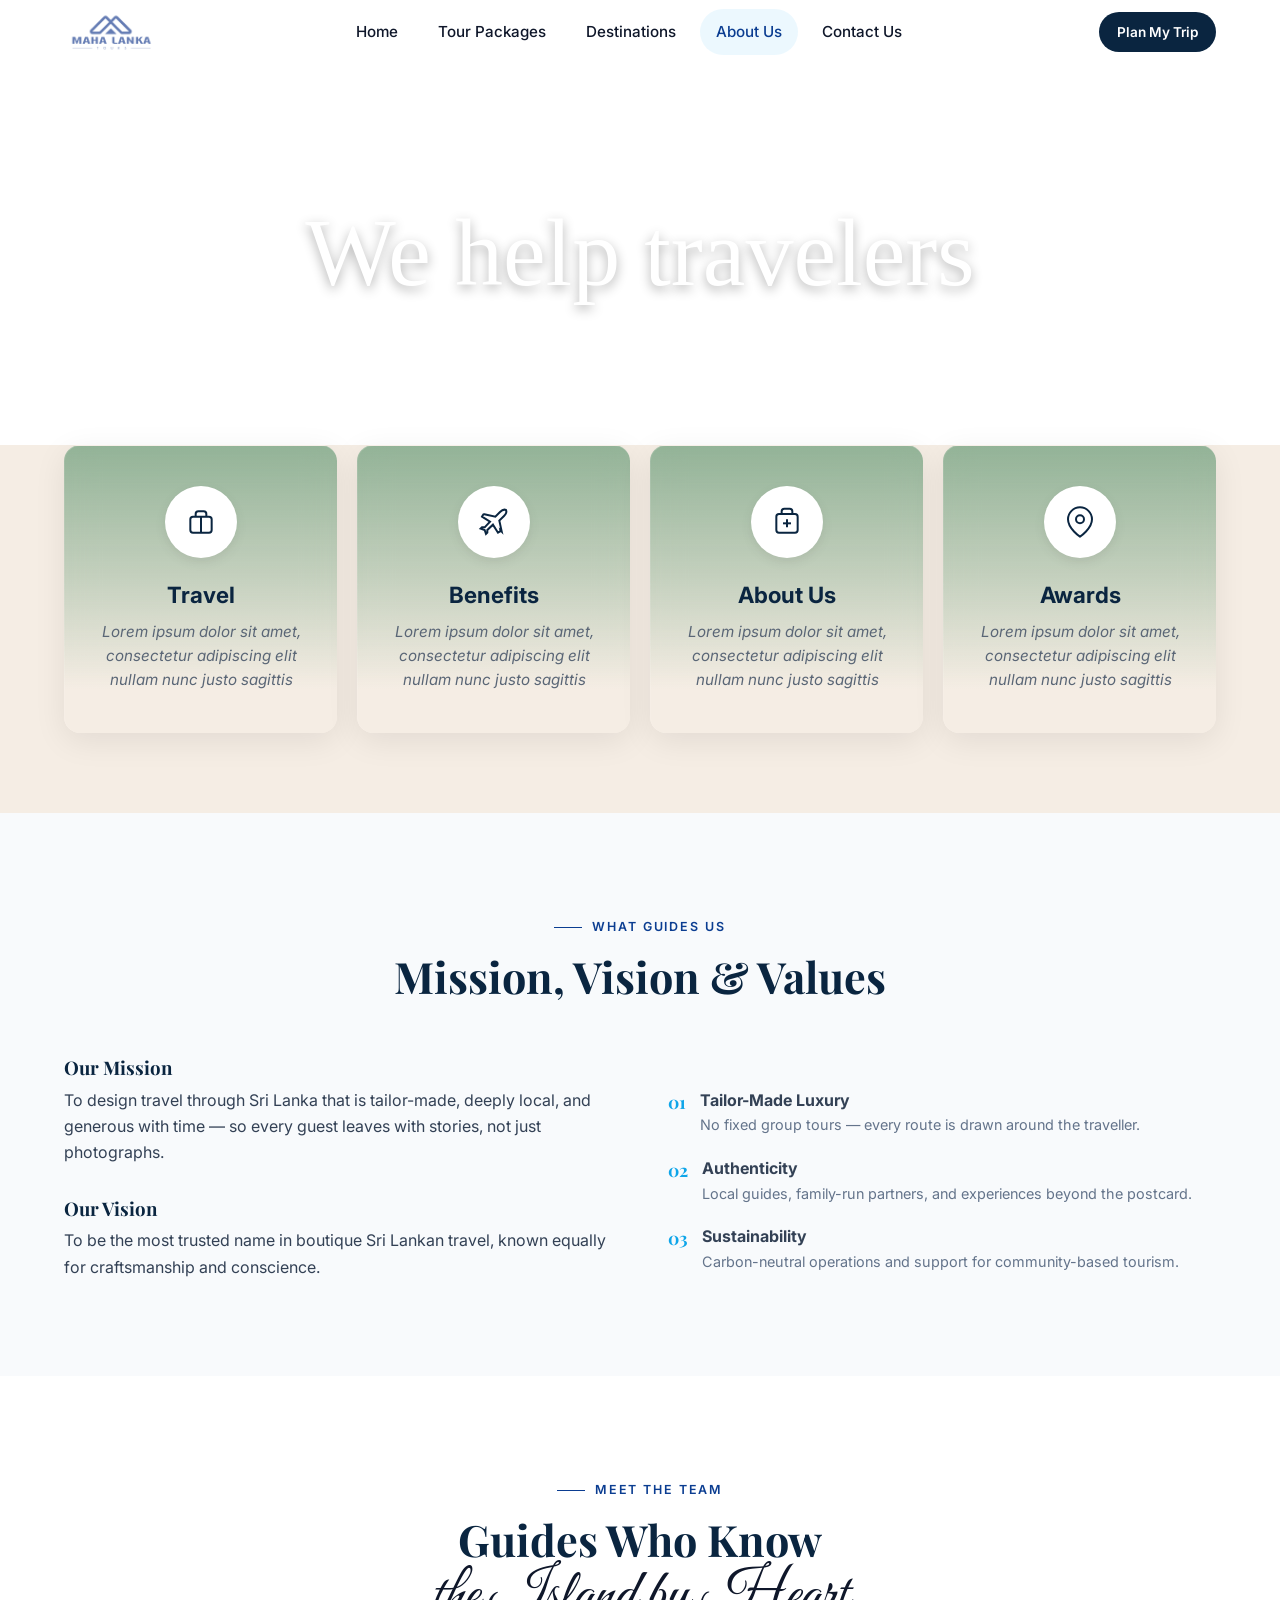
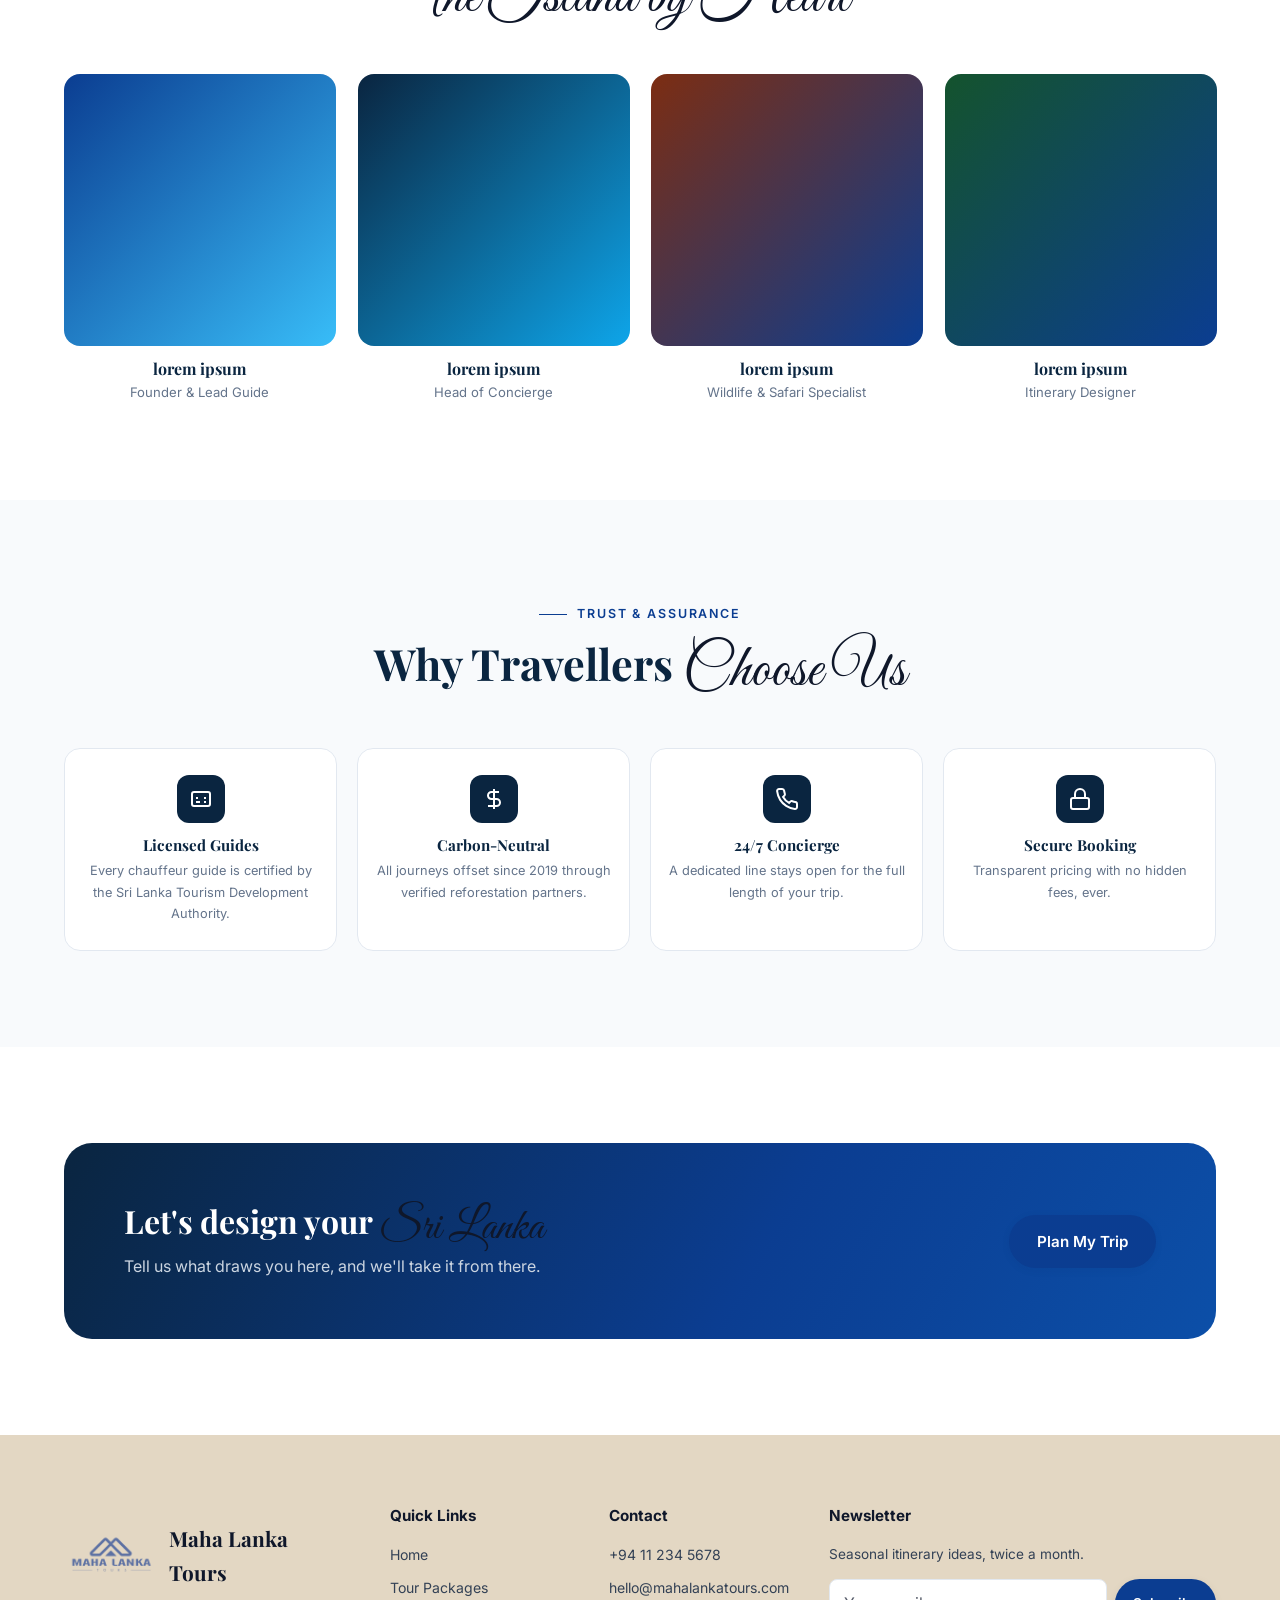
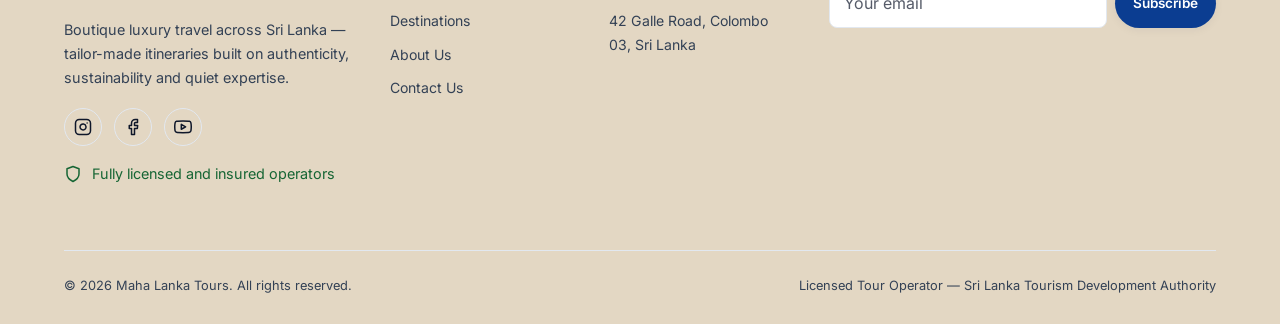
==== about.html @ 47162b28 "socials" ====
<!DOCTYPE html>
<html lang="en">
<head>
<meta charset="UTF-8">
<meta name="viewport" content="width=device-width, initial-scale=1.0">
<title>About Us — Maha Lanka Tours</title>
<meta name="description" content="Discover the story behind Maha Lanka Tours — our commitment to sustainable travel, our expert local guides, and our passion for Sri Lanka.">
<link rel="icon" href="images/favicon.png" type="image/png">
<link rel="preconnect" href="https://fonts.googleapis.com">
<link rel="preconnect" href="https://fonts.gstatic.com" crossorigin>
<link href="https://fonts.googleapis.com/css2?family=Playfair+Display:wght@600;700&family=Inter:wght@400;500;600;700&display=swap" rel="stylesheet">
<link rel="stylesheet" href="css/style.css">
<style>.avatar-1{background:linear-gradient(135deg,#0b3d91,#38bdf8)}.avatar-2{background:linear-gradient(135deg,#0a2540,#0ea5e9)}.avatar-3{background:linear-gradient(135deg,#7c2d12,#0b3d91)}.avatar-4{background:linear-gradient(135deg,#14532d,#0b3d91)}</style>
</head>
<body>

<header class="site-header">
  <div class="container">
    <a href="index.html" class="brand">
      <img src="images/mlankalogo_transparent.png" alt="Maha Lanka Tours Logo" class="brand-mark">
    </a>
    <nav class="main-nav" aria-label="Primary">
      <a href="index.html">Home</a>
      <a href="tours.html">Tour Packages</a>
      <a href="destinations.html">Destinations</a>
      <a href="about.html">About Us</a>
      <a href="contact.html">Contact Us</a>
    </nav>
    <div class="header-actions">
      <button class="btn btn-navy btn-sm" data-open="plan-trip">Plan My Trip</button>
      <button class="hamburger" aria-label="Toggle menu" aria-expanded="false"><span></span><span></span><span></span></button>
    </div>
  </div>
</header>
<nav class="mobile-nav" aria-label="Mobile">
  <a href="index.html">Home</a>
  <a href="tours.html">Tour Packages</a>
  <a href="destinations.html">Destinations</a>
  <a href="about.html">About Us</a>
  <a href="contact.html">Contact Us</a>
  <button class="btn btn-navy btn-block" data-open="plan-trip">Plan My Trip</button>
</nav>

<section class="about-hero">
  <div class="container">
    <h1 class="script-title about-title">We help travelers</h1>
  </div>
</section>

<section class="about-features-section">
  <div class="container">
    <div class="feature-cards">
      <div class="feature-card">
        <div class="icon-wrap">
          <svg width="32" height="32" viewBox="0 0 24 24" fill="none" stroke="currentColor" stroke-width="1.5"><rect x="4" y="8" width="16" height="12" rx="2" ry="2"/><path d="M8 8V6a2 2 0 0 1 2-2h4a2 2 0 0 1 2 2v2"/><line x1="12" y1="8" x2="12" y2="20"/></svg>
        </div>
        <h3>Travel</h3>
        <p>Lorem ipsum dolor sit amet, consectetur adipiscing elit nullam nunc justo sagittis</p>
      </div>
      <div class="feature-card">
        <div class="icon-wrap">
          <svg width="32" height="32" viewBox="0 0 24 24" fill="none" stroke="currentColor" stroke-width="1.5"><path d="M17.8 19.2 16 11l3.5-3.5C21 6 21.5 4 21 3c-1-.5-3 0-4.5 1.5L13 8 4.8 6.2c-.5-.1-.9.2-1.1.6L3 8l6 3.8L5 16 3 16l-1 1 3 1 1 3 1-1v-2l4.2-4 3.8 6l1.2-.7c.4-.2.7-.6.6-1.1z"/></svg>
        </div>
        <h3>Benefits</h3>
        <p>Lorem ipsum dolor sit amet, consectetur adipiscing elit nullam nunc justo sagittis</p>
      </div>
      <div class="feature-card">
        <div class="icon-wrap">
          <svg width="32" height="32" viewBox="0 0 24 24" fill="none" stroke="currentColor" stroke-width="1.5"><rect x="4" y="6" width="16" height="14" rx="2" ry="2"/><path d="M8 6V4a2 2 0 0 1 2-2h4a2 2 0 0 1 2 2v2"/><line x1="12" y1="10" x2="12" y2="16"/><line x1="9" y1="13" x2="15" y2="13"/></svg>
        </div>
        <h3>About Us</h3>
        <p>Lorem ipsum dolor sit amet, consectetur adipiscing elit nullam nunc justo sagittis</p>
      </div>
      <div class="feature-card">
        <div class="icon-wrap">
          <svg width="32" height="32" viewBox="0 0 24 24" fill="none" stroke="currentColor" stroke-width="1.5"><path d="M21 10c0 7-9 13-9 13s-9-6-9-13a9 9 0 0 1 18 0z"/><circle cx="12" cy="10" r="3"/></svg>
        </div>
        <h3>Awards</h3>
        <p>Lorem ipsum dolor sit amet, consectetur adipiscing elit nullam nunc justo sagittis</p>
      </div>
    </div>
  </div>
</section>

<section class="section section--soft">
  <div class="container">
    <div class="section-head center">
      <p class="eyebrow" style="justify-content:center">What Guides Us</p>
      <h2 class="section-title">Mission, Vision & Values</h2>
    </div>
    <div class="split" style="grid-template-columns:1fr 1fr">
      <div class="reveal-up">
        <h3>Our Mission</h3>
        <p class="mt-8">To design travel through Sri Lanka that is tailor-made, deeply local, and generous with time — so every guest leaves with stories, not just photographs.</p>
        <h3 class="mt-32">Our Vision</h3>
        <p class="mt-8">To be the most trusted name in boutique Sri Lankan travel, known equally for craftsmanship and conscience.</p>
      </div>
      <ul class="value-list reveal-up">
        <li><span class="num">01</span><div><strong>Tailor-Made Luxury</strong><p style="font-size:0.9rem;color:var(--text-muted)">No fixed group tours — every route is drawn around the traveller.</p></div></li>
        <li><span class="num">02</span><div><strong>Authenticity</strong><p style="font-size:0.9rem;color:var(--text-muted)">Local guides, family-run partners, and experiences beyond the postcard.</p></div></li>
        <li><span class="num">03</span><div><strong>Sustainability</strong><p style="font-size:0.9rem;color:var(--text-muted)">Carbon-neutral operations and support for community-based tourism.</p></div></li>
      </ul>
    </div>
  </div>
</section>

<section class="section">
  <div class="container">
    <div class="section-head center">
      <p class="eyebrow" style="justify-content:center">Meet the Team</p>
      <h2 class="section-title">Guides Who Know <span class="script-text">the Island by Heart</span></h2>
    </div>
    <div class="team-grid">
      <div class="team-card reveal-up"><div class="team-avatar avatar-1"></div><h4>lorem ipsum</h4><span>Founder & Lead Guide</span></div>
      <div class="team-card reveal-up"><div class="team-avatar avatar-2"></div><h4>lorem ipsum</h4><span>Head of Concierge</span></div>
      <div class="team-card reveal-up"><div class="team-avatar avatar-3"></div><h4>lorem ipsum</h4><span>Wildlife & Safari Specialist</span></div>
      <div class="team-card reveal-up"><div class="team-avatar avatar-4"></div><h4>lorem ipsum</h4><span>Itinerary Designer</span></div>
    </div>
  </div>
</section>

<section class="section section--soft">
  <div class="container">
    <div class="section-head center">
      <p class="eyebrow" style="justify-content:center">Trust & Assurance</p>
      <h2 class="section-title">Why Travellers <span class="script-text">Choose Us</span></h2>
    </div>
    <div class="badge-grid">
      <div class="badge-card reveal-up"><div class="value-icon"><svg width="24" height="24" viewBox="0 0 24 24" fill="none" stroke="currentColor" stroke-width="2"><rect x="3" y="5" width="18" height="14" rx="2" ry="2"/><path d="M7 15h4M15 15h2M7 11h2M15 11h2"/></svg></div><h4>Licensed Guides</h4><p>Every chauffeur guide is certified by the Sri Lanka Tourism Development Authority.</p></div>
      <div class="badge-card reveal-up"><div class="value-icon"><svg width="24" height="24" viewBox="0 0 24 24" fill="none" stroke="currentColor" stroke-width="2"><path d="M12 2v20M17 5H9.5a3.5 3.5 0 0 0 0 7h5a3.5 3.5 0 0 1 0 7H6"/></svg></div><h4>Carbon-Neutral</h4><p>All journeys offset since 2019 through verified reforestation partners.</p></div>
      <div class="badge-card reveal-up"><div class="value-icon"><svg width="24" height="24" viewBox="0 0 24 24" fill="none" stroke="currentColor" stroke-width="2"><path d="M22 16.92v3a2 2 0 0 1-2.18 2 19.79 19.79 0 0 1-8.63-3.07 19.5 19.5 0 0 1-6-6 19.79 19.79 0 0 1-3.07-8.67A2 2 0 0 1 4.11 2h3a2 2 0 0 1 2 1.72 12.84 12.84 0 0 0 .7 2.81 2 2 0 0 1-.45 2.11L8.09 9.91a16 16 0 0 0 6 6l1.27-1.27a2 2 0 0 1 2.11-.45 12.84 12.84 0 0 0 2.81.7A2 2 0 0 1 22 16.92z"/></svg></div><h4>24/7 Concierge</h4><p>A dedicated line stays open for the full length of your trip.</p></div>
      <div class="badge-card reveal-up"><div class="value-icon"><svg width="24" height="24" viewBox="0 0 24 24" fill="none" stroke="currentColor" stroke-width="2"><rect x="3" y="11" width="18" height="11" rx="2" ry="2"/><path d="M7 11V7a5 5 0 0 1 10 0v4"/></svg></div><h4>Secure Booking</h4><p>Transparent pricing with no hidden fees, ever.</p></div>
    </div>
  </div>
</section>

<section class="section">
  <div class="container">
    <div class="cta-banner reveal-up">
      <div><h2>Let's design your <span class="script-text">Sri Lanka</span></h2><p>Tell us what draws you here, and we'll take it from there.</p></div>
      <button class="btn btn-primary" data-open="plan-trip">Plan My Trip</button>
    </div>
  </div>
</section>

<footer class="site-footer">
  <div class="container">
    <div class="footer-grid">
      <div class="footer-brand">
        <a href="index.html" class="brand"><img src="images/mlankalogo_transparent.png" alt="Maha Lanka Tours Logo" class="brand-mark"><span>Maha Lanka Tours</span></a>
        <p>Boutique luxury travel across Sri Lanka — tailor-made itineraries built on authenticity, sustainability and quiet expertise.</p>
        <div class="social-row"><a href="#" aria-label="Instagram" style="display:inline-flex;align-items:center;justify-content:center;"><svg width="18" height="18" viewBox="0 0 24 24" fill="none" stroke="currentColor" stroke-width="2" stroke-linecap="round" stroke-linejoin="round"><rect x="2" y="2" width="20" height="20" rx="5" ry="5"></rect><path d="M16 11.37A4 4 0 1 1 12.63 8 4 4 0 0 1 16 11.37z"></path><line x1="17.5" y1="6.5" x2="17.51" y2="6.5"></line></svg></a><a href="#" aria-label="Facebook" style="display:inline-flex;align-items:center;justify-content:center;"><svg width="18" height="18" viewBox="0 0 24 24" fill="none" stroke="currentColor" stroke-width="2" stroke-linecap="round" stroke-linejoin="round"><path d="M18 2h-3a5 5 0 0 0-5 5v3H7v4h3v8h4v-8h3.81l.39-4h-4.2V7a1 1 0 0 1 1-1h3z"></path></svg></a><a href="#" aria-label="YouTube" style="display:inline-flex;align-items:center;justify-content:center;"><svg width="18" height="18" viewBox="0 0 24 24" fill="none" stroke="currentColor" stroke-width="2" stroke-linecap="round" stroke-linejoin="round"><path d="M22.54 6.42a2.78 2.78 0 0 0-1.94-2C18.88 4 12 4 12 4s-6.88 0-8.6.46a2.78 2.78 0 0 0-1.94 2A29 29 0 0 0 1 11.75a29 29 0 0 0 .46 5.33 2.78 2.78 0 0 0 1.94 2c1.72.46 8.6.46 8.6.46s6.88 0 8.6-.46a2.78 2.78 0 0 0 1.94-2 29 29 0 0 0 .46-5.33 29 29 0 0 0-.46-5.33z"></path><polygon points="9.75 15.02 15.5 11.75 9.75 8.48 9.75 15.02"></polygon></svg></a></div>
        <p class="sustain-note"><svg width="18" height="18" viewBox="0 0 24 24" fill="none" stroke="currentColor" stroke-width="2" stroke-linecap="round" stroke-linejoin="round"><path d="M12 22s8-4 8-10V5l-8-3-8 3v7c0 6 8 10 8 10z"></path></svg> Fully licensed and insured operators</p>
      </div>
      <div class="footer-col"><h4>Quick Links</h4><ul><li><a href="index.html">Home</a></li><li><a href="tours.html">Tour Packages</a></li><li><a href="destinations.html">Destinations</a></li><li><a href="about.html">About Us</a></li><li><a href="contact.html">Contact Us</a></li></ul></div>
      <div class="footer-col"><h4>Contact</h4><ul><li>+94 11 234 5678</li><li>hello@mahalankatours.com</li><li>42 Galle Road, Colombo 03, Sri Lanka</li></ul></div>
      <div class="footer-col"><h4>Newsletter</h4><p style="font-size:0.85rem">Seasonal itinerary ideas, twice a month.</p><form class="newsletter-form"><input type="email" placeholder="Your email" required aria-label="Email for newsletter"><button class="btn btn-primary btn-sm" type="submit">Subscribe</button></form></div>
    </div>
    <div class="footer-bottom"><span>© 2026 Maha Lanka Tours. All rights reserved.</span><span>Licensed Tour Operator — Sri Lanka Tourism Development Authority</span></div>
  </div>
</footer>

<div class="modal-overlay" id="plan-trip-overlay" role="dialog" aria-modal="true" aria-hidden="true" aria-label="Plan my trip">
  <div class="modal">
    <button class="modal-close" aria-label="Close">×</button>
    <div class="modal-body">
      <h3 style="margin-bottom:6px">Plan My Trip</h3>
      <p style="color:var(--text-muted);margin-bottom:24px;font-size:0.9rem">A quick 3-step brief so our concierge can tailor your itinerary.</p>
      <div class="stepper"><div class="dot done"></div><div class="dot"></div><div class="dot"></div></div>
      <div class="step active">
        <h4 style="margin-top:0">What draws you to Sri Lanka?</h4>
        <div class="step-options">
          <button type="button" class="option-card" data-group="interest" data-value="Culture & Heritage"><strong>Culture & Heritage</strong><span>Temples, ruins, ceremonies</span></button>
          <button type="button" class="option-card" data-group="interest" data-value="Beach & Wildlife"><strong>Beach & Wildlife</strong><span>Coasts, whales, safaris</span></button>
          <button type="button" class="option-card" data-group="interest" data-value="Hill Country"><strong>Hill Country</strong><span>Tea, trains, hikes</span></button>
          <button type="button" class="option-card" data-group="interest" data-value="Honeymoon & Luxury"><strong>Honeymoon & Luxury</strong><span>Romance, indulgence</span></button>
        </div>
        <div class="step-nav"><span></span><button type="button" class="btn btn-navy" data-step="next">Continue</button></div>
      </div>
      <div class="step">
        <h4 style="margin-top:0">What's your ideal pace?</h4>
        <div class="step-options">
          <button type="button" class="option-card" data-group="pace" data-value="Relaxed"><strong>Relaxed</strong><span>Few stops, more downtime</span></button>
          <button type="button" class="option-card" data-group="pace" data-value="Balanced"><strong>Balanced</strong><span>A mix of activity & rest</span></button>
          <button type="button" class="option-card" data-group="pace" data-value="Immersive"><strong>Immersive</strong><span>Packed days, many sights</span></button>
          <button type="button" class="option-card" data-group="pace" data-value="Adventurous"><strong>Adventurous</strong><span>Hikes, safaris, activity-led</span></button>
        </div>
        <div class="step-nav"><button type="button" class="btn btn-ghost" data-step="back">Back</button><button type="button" class="btn btn-navy" data-step="next">Continue</button></div>
      </div>
      <div class="step">
        <form id="plan-trip-form">
          <h4 style="margin-top:0">A little about you</h4>
          <div class="form-grid">
            <div class="form-field full"><label for="plan-name">Full name</label><input type="text" id="plan-name" required></div>
            <div class="form-field"><label for="plan-email">Email</label><input type="email" id="plan-email" required></div>
            <div class="form-field"><label for="plan-dates">Approximate dates</label><input type="text" id="plan-dates" placeholder="e.g. March 2027"></div>
          </div>
          <div id="plan-summary" style="margin-top:18px;font-size:0.88rem;color:var(--text-muted)"></div>
          <div class="step-nav"><button type="button" class="btn btn-ghost" data-step="back">Back</button><button type="submit" class="btn btn-primary">Send My Brief</button></div>
          <div class="form-success" id="plan-success">Thank you — your travel brief has been sent to our concierge team.</div>
        </form>
      </div>
    </div>
  </div>
</div>

<script src="js/script.js"></script>
</body>
</html>
---- css/style.css ----
@import url('https://fonts.cdnfonts.com/css/reey');
@import url('https://fonts.googleapis.com/css2?family=Great+Vibes&display=swap');

/* ==========================================================================
   Maha Lanka Tours — Design System
   Palette: deep blue #0a2540 / #0b3d91, ocean sky #0ea5e9 / #38bdf8,
            navy text #0f172a, white/sand backgrounds, gold accent #d97706
   Type: Playfair Display (display) + Inter (body)
   Signature: "Wave Line" — a hand-drawn coastline stroke used as a section
   divider and hero motif, animated to draw itself in on scroll, echoing
   Sri Lanka's shoreline and the sweep of the lion-flag's tail.
   ========================================================================== */

:root {
  --deep-blue: #0a2540;
  --royal-blue: #0b3d91;
  --sky: #0ea5e9;
  --sky-light: #38bdf8;
  --navy: #0f172a;
  --white: #ffffff;
  --sand: #f8fafc;
  --brand-blue: #0b3d91;
  --brand-blue-light: #0ea5e9;

  --text-body: #334155;
  --text-muted: #64748b;
  --border-soft: #e2e8f0;

  --font-display: 'Playfair Display', Georgia, serif;
  --font-body: 'Inter', -apple-system, sans-serif;

  --radius-sm: 8px;
  --radius-md: 16px;
  --radius-lg: 28px;

  --shadow-sm: 0 2px 10px rgba(10, 37, 64, 0.06);
  --shadow-md: 0 12px 32px rgba(10, 37, 64, 0.12);
  --shadow-lg: 0 24px 60px rgba(10, 37, 64, 0.18);

  --container: 1200px;
  --header-h: 65px;
}

/* ---------- Reset ---------- */
*, *::before, *::after { box-sizing: border-box; margin: 0; padding: 0; }
html { scroll-behavior: smooth; }
@media (prefers-reduced-motion: reduce) {
  html { scroll-behavior: auto; }
  *, *::before, *::after { animation-duration: 0.001ms !important; animation-iteration-count: 1 !important; transition-duration: 0.001ms !important; scroll-behavior: auto !important; }
}
body {
  font-family: var(--font-body);
  color: var(--text-body);
  background: var(--white);
  line-height: 1.65;
  -webkit-font-smoothing: antialiased;
  overflow-x: hidden;
}
img { max-width: 100%; display: block; }
a { text-decoration: none; color: inherit; }
ul { list-style: none; }
button { font: inherit; cursor: pointer; border: none; background: none; }
input, select, textarea { font: inherit; }
h1, h2, h3, h4 { font-family: var(--font-display); color: var(--deep-blue); font-weight: 700; line-height: 1.15; }
:focus-visible { outline: 3px solid var(--sky); outline-offset: 3px; }

.container { max-width: var(--container); margin: 0 auto; padding: 0 24px; }

.eyebrow {
  display: inline-flex;
  align-items: center;
  gap: 10px;
  font-family: var(--font-body);
  font-size: 0.78rem;
  letter-spacing: 0.18em;
  text-transform: uppercase;
  color: var(--brand-blue);
  font-weight: 600;
  margin-bottom: 14px;
}
.eyebrow::before {
  content: '';
  width: 28px;
  height: 1px;
  background: var(--brand-blue);
}

.section { padding: 96px 0; }
.section--soft { background: var(--sand); }
.section--deep { background: var(--deep-blue); color: #cbd5e1; }
.section--deep h2, .section--deep h3 { color: var(--white); }
.section-head { max-width: 640px; margin-bottom: 56px; }
.section-head.center { margin-left: auto; margin-right: auto; text-align: center; }
h2.section-title { font-size: clamp(1.8rem, 3.4vw, 2.7rem); }
.section-sub { color: var(--text-muted); margin-top: 14px; font-size: 1.05rem; }
.section--deep .section-sub { color: #94a3b8; }

/* ---------- Buttons ---------- */
.btn {
  display: inline-flex;
  align-items: center;
  justify-content: center;
  gap: 8px;
  padding: 14px 28px;
  border-radius: 999px;
  font-weight: 600;
  font-size: 0.95rem;
  transition: transform 0.25s ease, box-shadow 0.25s ease, background 0.25s ease, color 0.25s ease;
  white-space: nowrap;
}
.btn-primary { background: var(--brand-blue); color: var(--white); box-shadow: var(--shadow-sm); }
.btn-primary:hover { background: var(--royal-blue); transform: translateY(-2px); box-shadow: var(--shadow-md); }
.btn-outline { background: transparent; color: var(--white); border: 1.5px solid rgba(255,255,255,0.55); }
.btn-outline:hover { background: rgba(255,255,255,0.12); border-color: var(--white); }
.btn-navy { background: var(--deep-blue); color: var(--white); }
.btn-navy:hover { background: var(--royal-blue); transform: translateY(-2px); box-shadow: var(--shadow-md); }
.btn-ghost { background: transparent; color: var(--deep-blue); border: 1.5px solid var(--border-soft); }
.btn-ghost:hover { border-color: var(--sky); color: var(--sky); }
.btn-sm { padding: 9px 18px; font-size: 0.85rem; }
.btn-block { width: 100%; }
.btn[disabled] { opacity: 0.55; cursor: not-allowed; transform: none !important; }

/* ---------- Header ---------- */
.site-header {
  position: sticky;
  top: 0;
  z-index: 900;
  height: var(--header-h);
  display: flex;
  align-items: center;
  background: rgba(255, 255, 255, 0.92);
  backdrop-filter: blur(10px);
  border-bottom: 1px solid transparent;
  transition: box-shadow 0.3s ease, border-color 0.3s ease, background 0.3s ease;
}
.site-header.is-scrolled { box-shadow: var(--shadow-sm); border-color: var(--border-soft); }
.site-header .container { display: flex; align-items: center; justify-content: space-between; width: 100%; }

.brand { display: flex; align-items: center; gap: 10px; font-family: var(--font-display); font-weight: 700; font-size: 1.3rem; color: var(--deep-blue); }
.brand-mark { max-height: 100px; height: 95px; width: auto; flex-shrink: 0; }
.brand-name { display: none; }

.main-nav { display: flex; align-items: center; gap: 8px; }
.main-nav a {
  padding: 10px 16px;
  font-size: 0.95rem;
  font-weight: 500;
  color: var(--navy);
  border-radius: 999px;
  transition: background 0.2s ease, color 0.2s ease;
  position: relative;
}
.main-nav a:hover, .main-nav a.active { color: var(--royal-blue); background: rgba(14, 165, 233, 0.08); }

.header-actions { display: flex; align-items: center; gap: 14px; }
.hamburger {
  display: none;
  flex-direction: column;
  gap: 5px;
  width: 40px;
  height: 40px;
  align-items: center;
  justify-content: center;
}
.hamburger span { width: 22px; height: 2px; background: var(--deep-blue); transition: transform 0.3s ease, opacity 0.3s ease; }
.hamburger.is-open span:nth-child(1) { transform: translateY(7px) rotate(45deg); }
.hamburger.is-open span:nth-child(2) { opacity: 0; }
.hamburger.is-open span:nth-child(3) { transform: translateY(-7px) rotate(-45deg); }

.mobile-nav {
  position: fixed;
  inset: var(--header-h) 0 0 0;
  background: var(--white);
  transform: translateX(100%);
  transition: transform 0.35s ease;
  z-index: 850;
  padding: 32px 24px;
  overflow-y: auto;
}
.mobile-nav.is-open { transform: translateX(0); }
.mobile-nav a { display: block; padding: 16px 4px; font-size: 1.15rem; font-weight: 600; color: var(--deep-blue); border-bottom: 1px solid var(--border-soft); }
.mobile-nav .btn { margin-top: 24px; }

/* ---------- Hero ---------- */
.hero {
  position: relative;
  min-height: 92vh;
  display: flex;
  align-items: center;
  color: var(--white);
  overflow: hidden;
  background: linear-gradient(160deg, #061428 0%, var(--deep-blue) 42%, var(--royal-blue) 78%, #0c4fa8 100%);
}
.hero::before {
  content: '';
  position: absolute;
  inset: 0;
  background-image:
    radial-gradient(circle at 15% 25%, rgba(56, 189, 248, 0.25), transparent 45%),
    radial-gradient(circle at 85% 75%, rgba(11, 61, 145, 0.18), transparent 40%);
  pointer-events: none;
}
.hero-waves { position: absolute; left: 0; right: 0; bottom: -2px; z-index: 1; opacity: 0.9; }
.hero-waves path.draw { stroke-dasharray: 2600; stroke-dashoffset: 2600; animation: draw-wave 2.6s ease forwards 0.4s; }
@keyframes draw-wave { to { stroke-dashoffset: 0; } }

.hero .container { position: relative; z-index: 2; padding-top: 60px; padding-bottom: 220px; }
.hero-eyebrow { color: var(--brand-blue-light); }
.hero-eyebrow::before { background: var(--brand-blue-light); }
.hero h1 {
  font-size: clamp(2.4rem, 5.6vw, 4.4rem);
  color: var(--white);
  max-width: 15ch;
  margin-bottom: 22px;
}
.hero h1 em { font-style: italic; color: var(--sky-light); }
.hero-lede { font-size: 1.15rem; color: #dbeafe; max-width: 46ch; margin-bottom: 36px; }
.hero-ctas { display: flex; gap: 16px; flex-wrap: wrap; margin-bottom: 64px; }

/* Hero search widget */
.search-widget {
  position: relative;
  z-index: 3;
  background: rgba(255, 255, 255, 0.98);
  border-radius: var(--radius-md);
  padding: 22px;
  box-shadow: var(--shadow-lg);
  display: grid;
  grid-template-columns: repeat(4, 1fr) auto;
  gap: 14px;
  color: var(--navy);
  margin-top: 12px;
}
.search-field { display: flex; flex-direction: column; gap: 6px; }
.search-field label { font-size: 0.72rem; text-transform: uppercase; letter-spacing: 0.08em; color: var(--text-muted); font-weight: 600; }
.search-field select, .search-field input {
  border: 1.5px solid var(--border-soft);
  border-radius: var(--radius-sm);
  padding: 11px 12px;
  color: var(--navy);
  background: var(--white);
}
.search-field select:focus, .search-field input:focus { border-color: var(--sky); }
.search-widget .btn { align-self: end; }

/* ---------- Value strip ---------- */
.value-grid { display: grid; grid-template-columns: repeat(5, 1fr); gap: 20px; }
.value-card {
  background: var(--white);
  border: 1px solid var(--border-soft);
  border-radius: var(--radius-md);
  padding: 28px 22px;
  text-align: left;
  transition: transform 0.3s ease, box-shadow 0.3s ease, border-color 0.3s ease;
}
.value-card:hover { transform: translateY(-6px); box-shadow: var(--shadow-md); border-color: transparent; }
.value-icon {
  width: 48px; height: 48px;
  border-radius: 12px;
  background: var(--deep-blue);
  display: flex; align-items: center; justify-content: center;
  margin-bottom: 16px;
  color: var(--white);
}
.value-card h3 { font-size: 1.05rem; margin-bottom: 8px; }
.value-card p { font-size: 0.92rem; color: var(--text-muted); }

/* ---------- Tabs / filters ---------- */
.tab-bar { display: flex; flex-wrap: wrap; gap: 10px; margin-bottom: 44px; }
.tab-btn {
  padding: 10px 20px;
  border-radius: 999px;
  border: 1.5px solid var(--border-soft);
  font-weight: 600;
  font-size: 0.9rem;
  color: var(--text-muted);
  transition: all 0.25s ease;
}
.tab-btn:hover { border-color: var(--sky); color: var(--royal-blue); }
.tab-btn.active { background: var(--deep-blue); border-color: var(--deep-blue); color: var(--white); }

.filter-bar {
  display: flex; flex-wrap: wrap; align-items: center; gap: 14px 22px;
  justify-content: space-between; margin-bottom: 36px;
  padding: 18px 22px; background: var(--sand); border-radius: var(--radius-md);
}
.filter-group { display: flex; align-items: center; gap: 10px; flex-wrap: wrap; }
.filter-group label { font-size: 0.82rem; font-weight: 600; color: var(--text-muted); }
.filter-group select {
  border: 1.5px solid var(--border-soft); border-radius: var(--radius-sm);
  padding: 9px 12px; background: var(--white);
}
.result-count { font-size: 0.85rem; color: var(--text-muted); }

/* ---------- Package cards ---------- */
.pkg-grid { display: grid; grid-template-columns: repeat(3, 1fr); gap: 28px; }
.pkg-card {
  background: var(--white);
  border-radius: var(--radius-md);
  overflow: hidden;
  box-shadow: var(--shadow-sm);
  border: 1px solid var(--border-soft);
  display: flex; flex-direction: column;
  transition: transform 0.35s ease, box-shadow 0.35s ease;
  opacity: 0; transform: translateY(24px);
}
.pkg-card.reveal { opacity: 1; transform: translateY(0); }
.pkg-card:hover { transform: translateY(-8px); box-shadow: var(--shadow-lg); }
.pkg-media {
  height: 200px;
  position: relative;
  display: flex; align-items: flex-end;
  padding: 16px;
  color: var(--white);
}
.pkg-media .pkg-days {
  background: rgba(10, 37, 64, 0.65);
  backdrop-filter: blur(4px);
  padding: 6px 14px;
  border-radius: 999px;
  font-size: 0.78rem;
  font-weight: 600;
  letter-spacing: 0.03em;
}
.pkg-media .pkg-cat {
  position: absolute; top: 16px; right: 16px;
  background: var(--brand-blue);
  padding: 5px 12px; border-radius: 999px;
  font-size: 0.7rem; font-weight: 700; text-transform: uppercase; letter-spacing: 0.05em;
}
.pkg-body { padding: 22px; display: flex; flex-direction: column; flex: 1; gap: 12px; }
.pkg-body h3 { font-size: 1.2rem; }
.pkg-highlights { display: flex; flex-wrap: wrap; gap: 6px; margin-bottom: 4px; }
.pkg-highlights span {
  font-size: 0.72rem; color: var(--royal-blue); background: rgba(14,165,233,0.09);
  padding: 4px 9px; border-radius: 999px;
}
.pkg-foot { margin-top: auto; display: flex; align-items: center; justify-content: space-between; padding-top: 14px; border-top: 1px solid var(--border-soft); }
.pkg-price { font-family: var(--font-display); font-size: 1.4rem; color: var(--deep-blue); font-weight: 700; }
.pkg-price small { font-family: var(--font-body); font-size: 0.72rem; color: var(--text-muted); font-weight: 400; }
.pkg-actions { display: flex; gap: 10px; margin-top: 8px; }

/* map of gradients used per package for pkg-media backgrounds (no photos available) */
.grad-1 { background: linear-gradient(135deg, #0b3d91, #38bdf8); }
.grad-2 { background: linear-gradient(135deg, #0a2540, #0ea5e9); }
.grad-3 { background: linear-gradient(135deg, #0f172a, #0b3d91, #0b3d91); }
.grad-4 { background: linear-gradient(135deg, #14532d, #0b3d91); }
.grad-5 { background: linear-gradient(135deg, #7c2d12, #0b3d91, #0a2540); }

/* ---------- Destination grid ---------- */
.dest-grid { display: grid; grid-template-columns: repeat(3, 1fr); gap: 24px; }
.dest-card {
  position: relative;
  border-radius: var(--radius-md);
  overflow: hidden;
  min-height: 320px;
  display: flex; align-items: flex-end;
  padding: 26px;
  color: var(--white);
  isolation: isolate;
}
.dest-card::after {
  content: ''; position: absolute; inset: 0; z-index: -1;
  background: linear-gradient(180deg, transparent 30%, rgba(6,20,40,0.92) 100%);
}
.dest-card h3 { color: var(--white); font-size: 1.35rem; margin-bottom: 6px; }
.dest-card p { font-size: 0.88rem; color: #dbeafe; margin-bottom: 12px; }
.dest-card a { font-size: 0.82rem; font-weight: 600; color: var(--brand-blue-light); }
.dest-card a:hover { text-decoration: underline; }

/* ---------- Estimator ---------- */
.estimator { display: grid; grid-template-columns: 1.1fr 0.9fr; gap: 48px; align-items: start; }
.estimator-form { display: flex; flex-direction: column; gap: 22px; }
.field-row { display: flex; flex-direction: column; gap: 8px; }
.field-row label { font-weight: 600; font-size: 0.9rem; color: var(--deep-blue); }
.range-value { color: var(--sky); font-weight: 700; }
input[type="range"] { accent-color: var(--sky); width: 100%; }
.pill-select { display: flex; gap: 10px; flex-wrap: wrap; }
.pill-select button {
  padding: 10px 18px; border-radius: 999px; border: 1.5px solid var(--border-soft); font-size: 0.88rem; font-weight: 600; color: var(--text-muted);
  transition: all 0.2s ease;
}
.pill-select button.active { background: var(--sky); border-color: var(--sky); color: var(--white); }

.estimate-card {
  background: linear-gradient(160deg, var(--deep-blue), var(--royal-blue));
  color: var(--white);
  border-radius: var(--radius-lg);
  padding: 40px;
  text-align: center;
  box-shadow: var(--shadow-lg);
}
.estimate-card .label { font-size: 0.8rem; text-transform: uppercase; letter-spacing: 0.14em; color: #93c5fd; margin-bottom: 10px; }
.estimate-price { font-family: var(--font-display); font-size: 3rem; font-weight: 700; color: var(--white); }
.estimate-price sup { font-size: 1.1rem; }
.estimate-sub { color: #bfdbfe; font-size: 0.85rem; margin: 10px 0 26px; }
.estimate-breakdown { text-align: left; border-top: 1px solid rgba(255,255,255,0.18); padding-top: 18px; display: flex; flex-direction: column; gap: 10px; font-size: 0.88rem; }
.estimate-breakdown div { display: flex; justify-content: space-between; color: #cbd5e1; }

/* ---------- Testimonials ---------- */
.testimonial-carousel { position: relative; max-width: 760px; margin: 0 auto; text-align: center; }
.testimonial-slide { display: none; }
.testimonial-slide.active { display: block; animation: fade-in 0.5s ease; }
@keyframes fade-in { from { opacity: 0; transform: translateY(10px);} to { opacity: 1; transform: translateY(0);} }
.testimonial-quote { font-family: var(--font-display); font-size: 1.35rem; color: var(--deep-blue); font-style: italic; margin-bottom: 20px; line-height: 1.5; }
.testimonial-author { font-weight: 700; color: var(--royal-blue); }
.testimonial-role { font-size: 0.85rem; color: var(--text-muted); }
.stars { color: var(--brand-blue-light); margin-bottom: 16px; letter-spacing: 3px; }
.carousel-dots { display: flex; justify-content: center; gap: 8px; margin-top: 28px; }
.carousel-dots button { width: 9px; height: 9px; border-radius: 50%; background: var(--border-soft); transition: all 0.25s ease; }
.carousel-dots button.active { background: var(--sky); width: 24px; border-radius: 999px; }

/* ---------- CTA banner ---------- */
.cta-banner {
  background: linear-gradient(120deg, var(--deep-blue), var(--royal-blue) 60%, #0c4fa8);
  border-radius: var(--radius-lg);
  padding: 60px;
  display: flex; align-items: center; justify-content: space-between; gap: 30px; flex-wrap: wrap;
  color: var(--white);
}
.cta-banner h2 { color: var(--white); font-size: 2rem; max-width: 24ch; }
.cta-banner p { color: #cbd5e1; margin-top: 10px; }

/* ---------- Footer ---------- */
.site-footer { background: #e3d7c3; color: var(--text-light); padding: 72px 0 28px; }
.footer-grid { display: grid; grid-template-columns: 1.6fr 1fr 1fr 1.3fr; gap: 40px; margin-bottom: 48px; }
.footer-brand .brand { color: var(--navy); }
.footer-brand p { margin: 16px 0; font-size: 0.9rem; max-width: 34ch; }
.footer-col h4 { color: var(--navy); font-size: 0.95rem; margin-bottom: 18px; font-family: var(--font-body); }
.footer-col ul li { margin-bottom: 10px; font-size: 0.88rem; }
.footer-col a { color: var(--text-light); }
.footer-col a:hover { color: var(--sky); }
.social-row { display: flex; gap: 12px; margin-top: 18px; }
.social-row a {
  width: 38px; height: 38px; border-radius: 50%; border: 1px solid var(--border-soft); color: var(--navy);
  display: flex; align-items: center; justify-content: center; transition: all 0.25s ease;
}
.social-row a:hover { background: var(--sky); border-color: var(--sky); color: var(--white); }
.newsletter-form { display: flex; gap: 8px; margin-top: 14px; }
.newsletter-form input { flex: 1; padding: 10px 14px; border-radius: var(--radius-sm); border: 1px solid var(--border-soft); background: #fff; color: var(--navy); }
.newsletter-form input::placeholder { color: var(--text-light); opacity: 0.7; }
.sustain-note {
  display: flex; align-items: center; gap: 10px;
  font-size: 0.82rem; color: #166534; margin-top: 18px;
}
.sustain-note svg {
  color: #166534;
}
.footer-bottom {
  border-top: 1px solid var(--border-soft); padding-top: 24px;
  display: flex; justify-content: space-between; flex-wrap: wrap; gap: 12px; font-size: 0.8rem;
}

/* ---------- Modals ---------- */
.modal-overlay {
  position: fixed; inset: 0; background: rgba(6, 20, 40, 0.72);
  display: flex; align-items: center; justify-content: center; padding: 20px;
  z-index: 1000; opacity: 0; pointer-events: none; transition: opacity 0.3s ease;
}
.modal-overlay.is-open { opacity: 1; pointer-events: auto; }
.modal {
  background: var(--white); border-radius: var(--radius-md); max-width: 720px; width: 100%;
  max-height: 88vh; overflow-y: auto; position: relative;
  transform: translateY(24px) scale(0.98); transition: transform 0.3s ease;
  box-shadow: var(--shadow-lg);
}
.modal-overlay.is-open .modal { transform: translateY(0) scale(1); }
.modal-close {
  position: absolute; top: 16px; right: 16px; width: 38px; height: 38px; border-radius: 50%;
  background: var(--sand); display: flex; align-items: center; justify-content: center; font-size: 1.2rem; color: var(--deep-blue); z-index: 2;
}
.modal-close:hover { background: var(--border-soft); }
.modal-hero { height: 180px; display: flex; align-items: flex-end; padding: 24px; color: var(--white); }
.modal-hero h3 { color: var(--white); font-size: 1.6rem; }
.modal-body { padding: 28px; }
.modal-body h4 { font-size: 1rem; margin: 22px 0 12px; color: var(--deep-blue); }
.modal-body h4:first-child { margin-top: 0; }
.itinerary-day { display: flex; gap: 14px; padding: 12px 0; border-bottom: 1px solid var(--border-soft); }
.itinerary-day .day-num {
  flex-shrink: 0; width: 34px; height: 34px; border-radius: 50%; background: var(--deep-blue); color: var(--white);
  display: flex; align-items: center; justify-content: center; font-size: 0.8rem; font-weight: 700;
}
.itinerary-day p { font-size: 0.9rem; }
.include-list { display: grid; grid-template-columns: 1fr 1fr; gap: 8px 16px; }
.include-list li { font-size: 0.88rem; display: flex; gap: 8px; align-items: flex-start; }
.include-list li::before { content: '✓'; color: var(--sky); font-weight: 700; }
.modal-footer { display: flex; gap: 12px; padding: 20px 28px; border-top: 1px solid var(--border-soft); }

/* Plan-my-trip stepper */
.stepper { display: flex; gap: 6px; margin-bottom: 26px; }
.stepper .dot { flex: 1; height: 4px; background: var(--border-soft); border-radius: 999px; }
.stepper .dot.done { background: var(--sky); }
.step { display: none; }
.step.active { display: block; animation: fade-in 0.35s ease; }
.step-options { display: grid; grid-template-columns: 1fr 1fr; gap: 12px; margin-top: 16px; }
.option-card { border: 1.5px solid var(--border-soft); border-radius: var(--radius-sm); padding: 16px; text-align: left; transition: all 0.2s ease; }
.option-card:hover { border-color: var(--sky); }
.option-card.selected { border-color: var(--sky); background: rgba(14,165,233,0.07); }
.option-card strong { display: block; margin-bottom: 4px; color: var(--deep-blue); font-size: 0.95rem; }
.option-card span { font-size: 0.8rem; color: var(--text-muted); }
.step-nav { display: flex; justify-content: space-between; margin-top: 26px; }

/* ---------- Forms ---------- */
.form-grid { display: grid; grid-template-columns: 1fr 1fr; gap: 20px; }
.form-field { display: flex; flex-direction: column; gap: 8px; }
.form-field.full { grid-column: 1 / -1; }
.form-field label { font-weight: 600; font-size: 0.88rem; color: var(--deep-blue); }
.form-field input, .form-field select, .form-field textarea {
  border: 1.5px solid var(--border-soft); border-radius: var(--radius-sm); padding: 12px 14px; color: var(--navy); background: var(--white);
  transition: border-color 0.2s ease;
}
.form-field input:focus, .form-field select:focus, .form-field textarea:focus { border-color: var(--sky); }
.form-note { font-size: 0.8rem; color: var(--text-muted); }
.form-success { display: none; background: #ecfdf5; border: 1px solid #6ee7b7; color: #065f46; padding: 16px 18px; border-radius: var(--radius-sm); font-size: 0.9rem; margin-top: 16px; }
.form-success.show { display: block; animation: fade-in 0.4s ease; }

/* ---------- Scroll reveal ---------- */
.reveal-up { opacity: 0; transform: translateY(28px); transition: opacity 0.7s ease, transform 0.7s ease; }
.reveal-up.in-view { opacity: 1; transform: translateY(0); }

/* ---------- Inner page hero ---------- */
.page-hero {
  background: linear-gradient(150deg, var(--deep-blue), var(--royal-blue));
  color: var(--white);
  padding: 150px 0 90px;
  position: relative;
  overflow: hidden;
}
.page-hero .eyebrow { color: var(--gold-light); }
.page-hero .eyebrow::before { background: var(--gold-light); }
.page-hero h1 { color: var(--white); font-size: clamp(2rem, 4.4vw, 3.2rem); max-width: 20ch; }
h1.script-title { font-family: 'Reey', cursive; font-weight: normal; font-size: clamp(3.5rem, 8vw, 6rem); max-width: 100%; margin-bottom: 24px; }
.script-text { font-family: 'Great Vibes', cursive; font-weight: normal; font-size: 1.6em; color: inherit; display: inline-block; transform: translateY(4px) translateX(-4px); }
.page-hero p { color: #dbeafe; max-width: 52ch; margin-top: 16px; font-size: 1.05rem; }
.breadcrumbs { font-size: 0.82rem; color: #93c5fd; margin-bottom: 18px; }
.breadcrumbs a { color: #bfdbfe; }
.breadcrumbs a:hover { text-decoration: underline; }

/* ---------- Tours Hero Slideshow ---------- */
.tours-hero {
  background: none;
}
.hero-slideshow {
  position: absolute;
  inset: 0;
  z-index: 0;
}
.hero-slideshow::after {
  content: '';
  position: absolute;
  inset: 0;
  background: rgba(0, 0, 0, 0.65);
  z-index: 1;
}
.hero-slideshow .slide {
  position: absolute;
  inset: 0;
  background-size: cover;
  background-position: center;
  opacity: 0;
  animation: bg-slideshow 20s infinite;
}
.hero-slideshow .slide:nth-child(1) { animation-delay: 0s; }
.hero-slideshow .slide:nth-child(2) { animation-delay: 5s; }
.hero-slideshow .slide:nth-child(3) { animation-delay: 10s; }
.hero-slideshow .slide:nth-child(4) { animation-delay: 15s; }

@keyframes bg-slideshow {
  0% { opacity: 0; transform: scale(1); }
  5% { opacity: 1; }
  25% { opacity: 1; }
  30% { opacity: 0; transform: scale(1.05); }
  100% { opacity: 0; transform: scale(1.05); }
}

.tours-hero .container {
  position: relative;
  z-index: 2;
}

/* ---------- About page specifics ---------- */
.split { display: grid; grid-template-columns: 1fr 1fr; gap: 56px; align-items: center; }
.value-list { display: grid; gap: 18px; margin-top: 24px; }
.value-list li { display: flex; gap: 14px; align-items: flex-start; }
.value-list .num { font-family: var(--font-display); font-weight: 700; color: var(--sky); font-size: 1.1rem; }
.team-grid { display: grid; grid-template-columns: repeat(4, 1fr); gap: 22px; }
.team-card { text-align: center; }
.team-avatar { width: 100%; aspect-ratio: 1; border-radius: var(--radius-md); margin-bottom: 14px; }
.team-card h4 { font-size: 1rem; color: var(--deep-blue); }
.team-card span { font-size: 0.82rem; color: var(--text-muted); }
.badge-grid { display: grid; grid-template-columns: repeat(4, 1fr); gap: 20px; }
.badge-card { text-align: center; padding: 26px 16px; border-radius: var(--radius-md); background: var(--white); border: 1px solid var(--border-soft); }
.badge-card .value-icon { margin: 0 auto 14px; }
.badge-card h4 { font-size: 0.95rem; margin-bottom: 6px; }
.badge-card p { font-size: 0.8rem; color: var(--text-muted); }

/* ---------- About Hero ---------- */
.about-hero {
  position: relative;
  min-height: 520px;
  display: flex;
  align-items: center;
  justify-content: center;
  background: url('../images/slideshow1/jerry-kavan-i9eaAR4dWi8-unsplash.jpg') no-repeat center center / cover;
  text-align: center;
  padding-bottom: 120px;
}
.about-title {
  color: var(--white);
  font-size: clamp(4rem, 8vw, 6.5rem);
  text-shadow: 0 4px 12px rgba(0,0,0,0.3);
  margin: 0;
}

/* ---------- About Features Section ---------- */
.about-features-section {
  background: #f5ede4;
  padding-bottom: 80px;
}
.feature-cards {
  display: grid;
  grid-template-columns: repeat(4, 1fr);
  gap: 20px;
  margin-top: -140px;
  position: relative;
  z-index: 10;
}
.feature-card {
  background: linear-gradient(180deg, rgba(81, 140, 100, 0.6) 0%, rgba(81, 140, 100, 0.3) 45%, #f5ede4 85%);
  backdrop-filter: blur(16px);
  -webkit-backdrop-filter: blur(16px);
  border-radius: var(--radius-md);
  padding: 40px 24px;
  text-align: center;
  display: flex;
  flex-direction: column;
  align-items: center;
  border-top: 1px solid rgba(255, 255, 255, 0.2);
  border-left: 1px solid rgba(255, 255, 255, 0.1);
  box-shadow: 0 8px 32px rgba(0, 0, 0, 0.08);
}
.feature-card .icon-wrap {
  width: 72px;
  height: 72px;
  background: var(--white);
  border-radius: 50%;
  display: flex;
  align-items: center;
  justify-content: center;
  color: var(--deep-blue);
  margin-bottom: 24px;
  box-shadow: 0 4px 12px rgba(0,0,0,0.08);
}
.feature-card h3 {
  color: var(--deep-blue);
  font-size: 1.4rem;
  margin-bottom: 12px;
  font-family: var(--font-body);
  font-weight: 700;
}
.feature-card p {
  color: #5a6676;
  font-size: 0.95rem;
  font-style: italic;
  line-height: 1.6;
}

/* ---------- Contact page ---------- */
.contact-grid { display: grid; grid-template-columns: 1fr 1fr; gap: 48px; }
.contact-info-list { display: grid; gap: 20px; margin: 28px 0; }
.contact-info-item { display: flex; gap: 14px; align-items: flex-start; }
.contact-info-item .value-icon { flex-shrink: 0; margin-bottom: 0; }
.contact-info-item strong { display: block; color: var(--deep-blue); font-size: 0.95rem; margin-bottom: 2px; }
.contact-info-item span, .contact-info-item p { font-size: 0.88rem; color: var(--text-muted); }
.map-placeholder {
  border-radius: var(--radius-md); overflow: hidden; height: 260px;
  background:
    linear-gradient(rgba(10,37,64,0.85), rgba(10,37,64,0.85)),
    repeating-linear-gradient(45deg, #0ea5e9 0 2px, transparent 2px 22px);
  display: flex; align-items: center; justify-content: center; color: var(--white); text-align: center; padding: 20px; margin-top: 24px;
}

/* ---------- Utility ---------- */
.mt-8 { margin-top: 8px; } .mt-16{margin-top:16px;} .mt-24{margin-top:24px;} .mt-32{margin-top:32px;}
.text-center { text-align: center; }
.hidden { display: none !important; }

/* ==========================================================================
   Responsive
   ========================================================================== */
@media (max-width: 1024px) {
  .value-grid { grid-template-columns: repeat(3, 1fr); }
  .pkg-grid { grid-template-columns: repeat(2, 1fr); }
  .dest-grid { grid-template-columns: repeat(2, 1fr); }
  .team-grid, .badge-grid { grid-template-columns: repeat(2, 1fr); }
  .estimator { grid-template-columns: 1fr; }
  .search-widget { grid-template-columns: repeat(2, 1fr); }
  .search-widget .btn { grid-column: 1 / -1; }
  .footer-grid { grid-template-columns: 1fr 1fr; }
  .split { grid-template-columns: 1fr; }
  .contact-grid { grid-template-columns: 1fr; }
  .feature-cards { grid-template-columns: repeat(2, 1fr); margin-top: -60px; }
}

@media (max-width: 768px) {
  .main-nav { display: none; }
  .hamburger { display: flex; }
  .value-grid { grid-template-columns: 1fr 1fr; }
  .pkg-grid { grid-template-columns: 1fr; }
  .dest-grid { grid-template-columns: 1fr; }
  .team-grid, .badge-grid { grid-template-columns: 1fr 1fr; }
  .section { padding: 64px 0; }
  .cta-banner { padding: 40px 28px; flex-direction: column; text-align: center; }
  .form-grid { grid-template-columns: 1fr; }
  .hero .container { padding-bottom: 160px; }
  .hero-ctas .btn { flex: 1; }
  .footer-grid { grid-template-columns: 1fr; gap: 32px; }
  .footer-bottom { flex-direction: column; text-align: center; }
  .feature-cards { grid-template-columns: 1fr; margin-top: -40px; }
}

@media (max-width: 480px) {
  .container { padding: 0 18px; }
  .value-grid { grid-template-columns: 1fr; }
  .team-grid, .badge-grid { grid-template-columns: 1fr; }
  .modal-body { padding: 20px; }
  .include-list { grid-template-columns: 1fr; }
  .cta-banner h2 { font-size: 1.5rem; }
  .estimate-price { font-size: 2.2rem; }
}

/* ---------- New Hero Redesign ---------- */
.new-hero {
  position: relative;
  min-height: 100vh;
  display: flex;
  align-items: center;
  background-size: cover;
  background-position: center;
  /* Add a dark gradient to left side so text is readable */
  box-shadow: inset 800px 0 800px -200px rgba(0,0,0,0.6);
}
/* Ensure the original hero gradients and waves don't interfere */
.new-hero::before { display: none; }
.hero-container {
  display: flex;
  align-items: center;
  justify-content: space-between;
  width: 100%;
  gap: 40px;
  padding-top: 80px; /* Offset for header */
}
.hero-left {
  flex: 1;
  max-width: 600px;
}
.hero-location {
  display: flex;
  align-items: center;
  gap: 8px;
  font-size: 0.9rem;
  letter-spacing: 0.1em;
  color: #fff;
  margin-bottom: 20px;
  text-transform: uppercase;
}
.hero-left h1 {
  font-size: clamp(3rem, 5vw, 4.5rem);
  color: #fff;
  line-height: 1.1;
  margin-bottom: 24px;
}
.hero-left .hero-lede {
  font-size: 1.1rem;
  color: #f1f5f9;
  margin-bottom: 40px;
}
.btn-explore {
  display: inline-flex;
  align-items: center;
  justify-content: center;
  padding: 14px 32px;
  border-radius: 999px;
  background: rgba(255, 255, 255, 0.2);
  backdrop-filter: blur(8px);
  border: 1px solid rgba(255,255,255,0.4);
  color: #fff;
  font-weight: 600;
  transition: background 0.3s ease;
}
.btn-explore:hover {
  background: rgba(255, 255, 255, 0.3);
}

.hero-right {
  flex: 1;
  display: flex;
  justify-content: flex-end;
}
.hero-carousel {
  position: relative;
  width: 480px;
  height: 400px;
  display: flex;
  align-items: center;
}
.carousel-card {
  position: absolute;
  width: 200px;
  height: 280px;
  border-radius: 20px;
  overflow: hidden;
  transition: all 0.6s cubic-bezier(0.4, 0, 0.2, 1);
  box-shadow: 0 10px 30px rgba(0,0,0,0.3);
  opacity: 0;
  pointer-events: none;
  transform: translateX(100px) scale(0.8);
  z-index: 0;
}
.carousel-card img {
  width: 100%;
  height: 100%;
  object-fit: cover;
}
.carousel-card.active {
  width: 260px;
  height: 380px;
  opacity: 1;
  pointer-events: auto;
  transform: translateX(0) scale(1);
  z-index: 2;
}
.carousel-card.next {
  width: 200px;
  height: 280px;
  opacity: 1;
  pointer-events: auto;
  transform: translateX(280px) scale(1);
  z-index: 1;
}
.carousel-card.prev {
  transform: translateX(-50px) scale(0.8);
  opacity: 0;
  z-index: 0;
}
.card-info {
  position: absolute;
  bottom: 16px;
  left: 16px;
  right: 16px;
  background: rgba(255, 255, 255, 0.2);
  backdrop-filter: blur(10px);
  border: 1px solid rgba(255,255,255,0.3);
  border-radius: 12px;
  padding: 12px;
  display: flex;
  align-items: center;
  gap: 10px;
  color: #fff;
}
.card-info .location-icon {
  flex-shrink: 0;
}
.card-text h4 {
  font-size: 0.9rem;
  margin: 0 0 2px 0;
  color: #fff;
}
.card-text p {
  font-size: 0.75rem;
  margin: 0;
  color: #e2e8f0;
}

@media (max-width: 900px) {
  .hero-container {
    flex-direction: column;
    text-align: center;
    padding-top: 120px;
  }
  .hero-location {
    justify-content: center;
  }
  .hero-right {
    justify-content: center;
    margin-top: 40px;
  }
  .carousel-card.active {
    width: 220px;
    height: 320px;
  }
}

@media (max-width: 600px) {
  .hero-carousel {
    width: 100%;
    height: 320px;
    justify-content: center;
  }
  .carousel-card.active {
    width: 200px;
    height: 280px;
  }
  .carousel-card.next {
    width: 160px;
    height: 240px;
    transform: translateX(120px) scale(0.9);
  }
}

/* ---------- Script Font & Typography ---------- */
.script-text {
  font-family: 'Great Vibes', cursive;
  font-weight: 400;
  color: var(--navy);
  font-size: 1.4em;
  line-height: 0.8;
  display: inline-block;
  transform: translateY(4px);
}

.eyebrow {
  letter-spacing: 0.15em;
  text-transform: uppercase;
}

/* ---------- Stats Strip ---------- */
.stats-strip {
  background: #fff;
  border-bottom: 1px solid var(--border-soft);
  padding: 40px 0;
}
.stats-container {
  display: flex;
  justify-content: space-around;
  align-items: center;
  flex-wrap: wrap;
  gap: 30px;
}
.stat-item {
  text-align: center;
}
.stat-item h3 {
  font-family: var(--font-serif);
  font-size: 2.2rem;
  color: var(--navy);
  margin-bottom: 8px;
}
.stat-item p {
  font-size: 0.85rem;
  color: var(--text-light);
  text-transform: uppercase;
  letter-spacing: 0.05em;
}

/* ---------- Destinations Section ---------- */
.section-destinations {
  background: #f8fafc;
  padding: 80px 0;
}
.dest-masonry {
  display: grid;
  grid-template-columns: 1fr 2fr;
  gap: 20px;
  margin-top: 50px;
}
.dest-grid-small {
  display: grid;
  grid-template-columns: 1fr 1fr;
  grid-template-rows: 1fr 1fr;
  gap: 20px;
}
.dest-card-large, .dest-card-small {
  position: relative;
  border-radius: 16px;
  overflow: hidden;
  box-shadow: 0 10px 30px rgba(0,0,0,0.08);
}
.dest-card-large img, .dest-card-small img {
  width: 100%;
  height: 100%;
  object-fit: cover;
  transition: transform 0.5s ease;
}
.dest-card-large:hover img, .dest-card-small:hover img {
  transform: scale(1.05);
}
.dest-card-large {
  height: 600px;
}
.dest-card-small {
  height: 290px;
}
.dest-tag {
  position: absolute;
  top: 20px;
  left: 20px;
  background: rgba(255,255,255,0.2);
  backdrop-filter: blur(8px);
  padding: 4px 12px;
  border-radius: 20px;
  color: #fff;
  font-size: 0.75rem;
  font-weight: 500;
  border: 1px solid rgba(255,255,255,0.4);
  z-index: 2;
}
.dest-content {
  position: absolute;
  bottom: 0;
  left: 0;
  right: 0;
  padding: 30px 20px 20px;
  background: linear-gradient(to top, rgba(0,0,0,0.8), transparent);
  color: #fff;
  display: flex;
  flex-direction: column;
  align-items: flex-start;
  z-index: 2;
}
.dest-content h3 {
  color: #fff;
  font-size: 1.4rem;
  margin-bottom: 8px;
}
.dest-meta {
  font-size: 0.85rem;
  color: var(--brand-blue);
  margin-bottom: 12px;
}
.btn-explore-dest {
  background: rgba(255,255,255,0.15);
  backdrop-filter: blur(8px);
  color: #fff;
  border: 1px solid rgba(255,255,255,0.3);
  padding: 6px 16px;
  border-radius: 20px;
  font-size: 0.8rem;
  transition: background 0.3s ease;
  cursor: pointer;
}
.btn-explore-dest:hover {
  background: rgba(255,255,255,0.3);
}

/* ---------- Tour Packages Section ---------- */
.section-tours {
  background: #f4eee6;
  padding: 100px 0;
}
.tour-slider {
  position: relative;
  margin-top: 50px;
  display: block;
  overflow: hidden;
}
.slider-btn {
  background: #fff;
  border: none;
  width: 48px;
  height: 48px;
  border-radius: 50%;
  font-size: 1.5rem;
  color: var(--navy);
  display: flex;
  align-items: center;
  justify-content: center;
  cursor: pointer;
  box-shadow: 0 4px 12px rgba(0,0,0,0.1);
  z-index: 10;
  transition: background 0.3s, transform 0.2s;
  position: absolute;
  top: 50%;
  transform: translateY(-50%);
}
.slider-btn:hover {
  background: var(--navy);
  color: #fff;
}
.slider-btn.prev {
  left: 20px;
}
.slider-btn.next {
  right: 20px;
}
.tour-cards-container {
  display: flex;
  gap: 30px;
  padding: 20px 0;
  width: max-content;
  position: relative;
  left: 50%;
  transform: translateX(-50%);
}
.tour-card {
  width: 310px;
  flex-shrink: 0;
  background: #fff;
  border-radius: 16px;
  overflow: hidden;
  box-shadow: 0 10px 30px rgba(0,0,0,0.06);
  opacity: 0.5;
  transform: scale(0.9);
  transition: all 0.4s ease;
  display: flex;
  flex-direction: column;
}
.tour-card.active {
  opacity: 1;
  transform: scale(1.05);
  box-shadow: 0 15px 40px rgba(0,0,0,0.1);
  z-index: 2;
}
.tour-img {
  position: relative;
  height: 150px;
}
.tour-img img {
  width: 100%;
  height: 100%;
  object-fit: cover;
}
.tour-tag {
  position: absolute;
  top: 16px;
  left: 16px;
  background: var(--sky);
  color: #fff;
  padding: 4px 12px;
  border-radius: 4px;
  font-size: 0.75rem;
  font-weight: 600;
  text-transform: uppercase;
  letter-spacing: 0.05em;
  z-index: 2;
}
.tour-price {
  position: absolute;
  bottom: 16px;
  right: 16px;
  background: rgba(0,0,0,0.6);
  color: #fff;
  padding: 6px 12px;
  border-radius: 4px;
  font-weight: 600;
  backdrop-filter: blur(4px);
  z-index: 2;
}
.tour-price small {
  font-weight: 400;
  font-size: 0.75rem;
  opacity: 0.9;
}
.tour-body {
  padding: 12px 16px;
  flex: 1;
  display: flex;
  flex-direction: column;
}
.tour-meta {
  font-size: 0.8rem;
  color: var(--sky);
  font-weight: 600;
  margin-bottom: 8px;
  text-transform: uppercase;
  letter-spacing: 0.05em;
}
.tour-card h3 {
  font-size: 1.1rem;
  margin-bottom: 4px;
  color: var(--navy);
  line-height: 1.3;
}
.tour-desc {
  font-size: 0.9rem;
  color: var(--text-light);
  margin-bottom: 16px;
}
.tour-highlights-list {
  list-style: none;
  padding: 0;
  margin: 0 0 24px 0;
  flex: 1;
}
.tour-highlights-list li {
  font-size: 0.85rem;
  color: var(--text-light);
  margin-bottom: 4px;
  padding-left: 20px;
  position: relative;
}
.tour-highlights-list li::before {
  content: "✓";
  position: absolute;
  left: 0;
  color: var(--sky);
  font-weight: bold;
}
.tour-actions {
  display: flex;
  gap: 12px;
  margin-top: auto;
}
.btn-block {
  flex: 1;
  text-align: center;
  padding: 10px 0;
}
.btn-outline-dark {
  background: transparent;
  color: var(--navy);
  border: 1px solid var(--navy);
  transition: all 0.3s;
  cursor: pointer;
}
.btn-outline-dark:hover {
  background: var(--navy);
  color: #fff;
}

.slider-dots {
  display: flex;
  justify-content: center;
  gap: 8px;
  margin-top: 40px;
}
.slider-dots button {
  width: 8px;
  height: 8px;
  border-radius: 50%;
  border: none;
  background: rgba(11, 61, 145, 0.2);
  cursor: pointer;
  transition: all 0.3s;
}
.slider-dots button.active {
  background: var(--navy);
  width: 24px;
  border-radius: 4px;
}

/* ---------- Why Us Section ---------- */
.why-us-grid {
  display: grid;
  grid-template-columns: repeat(4, 1fr);
  gap: 24px;
  margin-top: 60px;
}
.why-card {
  background: #fff;
  border: 1px solid var(--border-soft);
  border-radius: 12px;
  padding: 32px 24px;
  text-align: center;
  transition: box-shadow 0.3s ease, transform 0.3s ease;
}
.why-card:hover {
  box-shadow: 0 10px 30px rgba(0,0,0,0.06);
  transform: translateY(-5px);
}
.why-icon {
  width: 60px;
  height: 60px;
  background: rgba(56, 189, 248, 0.1);
  color: var(--sky);
  border-radius: 50%;
  display: flex;
  align-items: center;
  justify-content: center;
  margin: 0 auto 20px;
}
.why-card h3 {
  font-size: 1.1rem;
  color: var(--navy);
  margin-bottom: 12px;
}
.why-card p {
  font-size: 0.9rem;
  color: var(--text-light);
  line-height: 1.5;
}

/* ---------- Testimonials Background Override ---------- */
.section-testimonials {
  background-color: #f4eee6;
}

@media (max-width: 900px) {
  .dest-masonry {
    grid-template-columns: 1fr;
  }
  .dest-card-large {
    height: 400px;
  }
  .tour-cards-container {
    flex-direction: row;
    width: 100%;
    left: 0;
    transform: none !important;
    align-items: stretch;
    padding: 20px 0;
    overflow-x: auto;
    scroll-snap-type: x mandatory;
    scroll-padding: 0;
    -webkit-overflow-scrolling: touch;
    gap: 20px;
  }
  .tour-cards-container::-webkit-scrollbar {
    display: none;
  }
  .tour-card {
    opacity: 1;
    transform: scale(1) !important;
    width: 100%;
    flex: 0 0 100%;
    max-width: none;
    margin-bottom: 0;
    flex-shrink: 0;
    scroll-snap-align: center;
  }
  .tour-card.active {
    box-shadow: 0 10px 30px rgba(0,0,0,0.06);
    z-index: 1;
  }
  .slider-btn {
    display: none;
  }
  .why-us-grid {
    grid-template-columns: 1fr 1fr;
  }
}
@media (max-width: 600px) {
  .dest-grid-small {
    grid-template-columns: 1fr;
  }
  .why-us-grid {
    grid-template-columns: 1fr;
  }
}

/* ---------- CTA Strip ---------- */
.section-cta-strip {
  padding: 80px 0 0 0;
  background-color: #fff;
}
.cta-strip-card {
  background: linear-gradient(to right, #091a38, #0b3d91);
  border-radius: 20px;
  padding: 50px 60px;
  display: flex;
  align-items: center;
  justify-content: space-between;
  gap: 40px;
  box-shadow: 0 15px 40px rgba(0, 0, 0, 0.1);
}
.cta-strip-content h3 {
  font-family: var(--font-serif);
  color: #fff;
  font-size: 2.2rem;
  margin-bottom: 12px;
  line-height: 1.2;
}
.cta-strip-content p {
  color: #e2e8f0;
  font-size: 1rem;
  margin: 0;
}
.cta-strip-actions {
  display: flex;
  gap: 16px;
  flex-shrink: 0;
}
.cta-strip-actions .btn {
  padding: 12px 28px;
  border-radius: 30px;
  font-size: 1rem;
  font-weight: 600;
  cursor: pointer;
  transition: all 0.3s ease;
  text-decoration: none;
  display: inline-flex;
  align-items: center;
  justify-content: center;
}
.btn-amber {
  background: var(--brand-blue);
  color: #fff;
  border: 1px solid var(--brand-blue);
}
.btn-amber:hover {
  background: var(--brand-blue-light);
  border-color: var(--brand-blue-light);
}
.btn-outline-white {
  background: transparent;
  color: #fff;
  border: 1px solid rgba(255, 255, 255, 0.5);
}
.btn-outline-white:hover {
  background: rgba(255, 255, 255, 0.1);
  border-color: #fff;
}

@media (max-width: 900px) {
  .cta-strip-card {
    flex-direction: column;
    text-align: center;
    padding: 40px 30px;
  }
  .cta-strip-actions {
    flex-direction: column;
    width: 100%;
  }
  .cta-strip-actions .btn {
    width: 100%;
  }
}

/* ---------- New Tour Card Design ---------- */
.tour-card-new {
  background: var(--white);
  border-radius: 16px;
  overflow: hidden;
  box-shadow: 0 4px 20px rgba(0,0,0,0.05);
  display: flex;
  flex-direction: column;
  transition: transform 0.3s ease, box-shadow 0.3s ease;
  height: 100%;
}
.tour-card-new:hover {
  transform: translateY(-4px);
  box-shadow: 0 12px 32px rgba(0,0,0,0.1);
}
.tour-card-img-wrap {
  position: relative;
  height: 240px;
}
.tour-card-img-wrap img {
  width: 100%;
  height: 100%;
  object-fit: cover;
}
.tour-badge-top {
  position: absolute;
  top: 16px; left: 16px;
  background: var(--deep-blue); color: var(--white);
  padding: 6px 14px; border-radius: 20px;
  font-size: 0.75rem; font-weight: 700; text-transform: uppercase;
  letter-spacing: 0.5px;
}
.tour-price-badge {
  position: absolute;
  bottom: 16px; right: 16px;
  background: rgba(30, 41, 59, 0.85); color: var(--white);
  padding: 8px 16px; border-radius: 20px;
  font-size: 1.15rem; font-weight: 700;
  backdrop-filter: blur(4px);
}
.tour-price-badge span { font-size: 0.75rem; font-weight: 400; color: #cbd5e1; }
.tour-card-body { padding: 24px; display: flex; flex-direction: column; flex: 1; }
.tour-meta { display: flex; justify-content: space-between; font-size: 0.85rem; color: var(--text-muted); margin-bottom: 12px; font-weight: 500; }
.tour-meta-stars { color: #10b981; font-weight: 700; }
.tour-meta-stars span { color: #94a3b8; font-weight: 400; font-size: 0.8rem; }
.tour-card-body h3 { font-family: var(--font-display); font-size: 1.35rem; margin-bottom: 8px; color: var(--deep-blue); line-height: 1.3; transition: color 0.2s; }
.tour-card-body h3:hover { color: var(--brand-blue); }
.tour-card-body p.sub { font-size: 0.9rem; color: var(--text-muted); margin-bottom: 16px; }
.tour-includes { list-style: none; padding: 0; margin: 0; flex: 1; }
.tour-includes li { font-size: 0.85rem; color: var(--text-body); margin-bottom: 8px; display: flex; align-items: flex-start; gap: 8px; }
.tour-includes li::before { content: '✓'; color: var(--text-muted); font-weight: bold; }

/* Filter Pill Bar */
.filter-pill-bar {
  display: flex; gap: 12px; flex-wrap: wrap; margin-bottom: 40px; justify-content: center;
}
.filter-pill-btn {
  background: var(--white);
  color: var(--deep-blue);
  border: 1px solid var(--border-soft);
  padding: 10px 24px;
  border-radius: 30px;
  font-size: 0.95rem;
  font-weight: 600;
  cursor: pointer;
  transition: all 0.2s;
  display: flex; align-items: center; gap: 8px;
}
.filter-pill-btn:hover { border-color: var(--brand-blue); color: var(--brand-blue); }
.filter-pill-btn.active { background: var(--deep-blue); color: var(--white); border-color: var(--deep-blue); }

.tours-grid {
  display: grid;
  grid-template-columns: repeat(auto-fill, minmax(280px, 1fr));
  gap: 30px;
}

/* --- SCROLL REVEAL & 3D ANIMATIONS --- */
html {
  scroll-behavior: smooth;
}

.reveal-up {
  opacity: 0;
  transform: translateY(40px);
  transition: opacity 0.8s cubic-bezier(0.2, 0.8, 0.2, 1), transform 0.8s cubic-bezier(0.2, 0.8, 0.2, 1);
  will-change: opacity, transform;
}
.reveal-up.in-view, .reveal-up.reveal {
  opacity: 1;
  transform: translateY(0);
}

/* 3D Hover Cards */
.dest-card-large, .dest-card-small, .tour-card, .tour-card-new, .why-card, .option-card, .pkg-card {
  transition: transform 0.4s ease, box-shadow 0.4s ease, opacity 0.8s cubic-bezier(0.2, 0.8, 0.2, 1);
  transform-style: preserve-3d;
}

/* Ensure reveal-up transition doesn't override hover on cards */
.reveal-up.dest-card-large, .reveal-up.dest-card-small, .reveal-up.tour-card, .reveal-up.tour-card-new, .reveal-up.why-card, .reveal-up.pkg-card {
  transition: transform 0.8s cubic-bezier(0.2, 0.8, 0.2, 1), opacity 0.8s cubic-bezier(0.2, 0.8, 0.2, 1), box-shadow 0.4s ease;
}

/* When in view, switch transition back so hover is snappy */
.reveal-up.in-view.dest-card-large, .reveal-up.in-view.dest-card-small, .reveal-up.in-view.tour-card, .reveal-up.in-view.tour-card-new, .reveal-up.in-view.why-card, .reveal-up.in-view.pkg-card,
.reveal-up.reveal.dest-card-large, .reveal-up.reveal.dest-card-small, .reveal-up.reveal.tour-card, .reveal-up.reveal.tour-card-new, .reveal-up.reveal.why-card, .reveal-up.reveal.pkg-card {
  transition: transform 0.4s ease, box-shadow 0.4s ease, opacity 0.8s cubic-bezier(0.2, 0.8, 0.2, 1);
}

.dest-card-large:hover, .dest-card-small:hover, .tour-card:hover, .tour-card-new:hover, .why-card:hover, .option-card:hover, .pkg-card:hover {
  transform: translateY(-8px) scale(1.02) perspective(1000px) rotateX(3deg) rotateY(-3deg) !important;
  box-shadow: 0 25px 40px rgba(0,0,0,0.12);
  z-index: 10;
}

/* --- PARALLAX HERO EFFECT --- */
.hero, .page-hero, .about-hero, .hero-slideshow .slide {
  background-attachment: fixed !important;
  background-position: center center !important;
  background-size: cover !important;
  background-repeat: no-repeat !important;
}
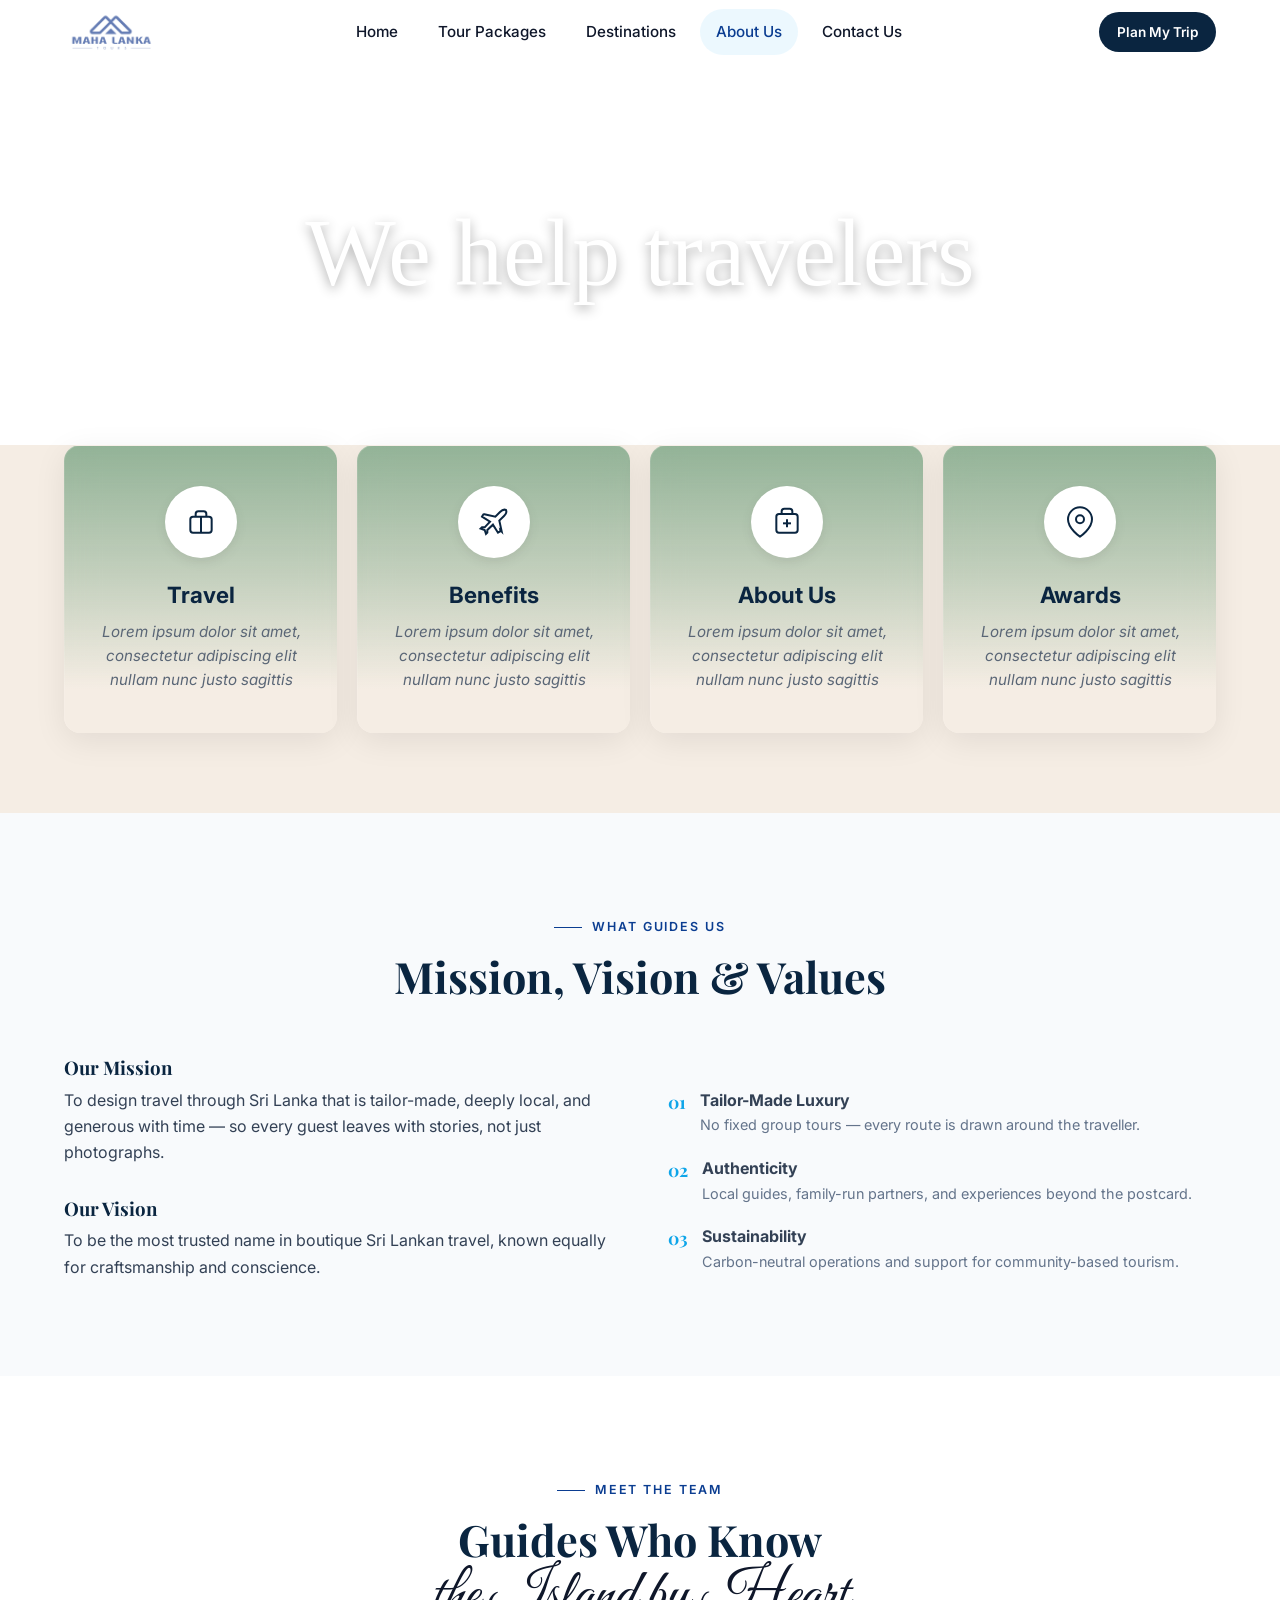
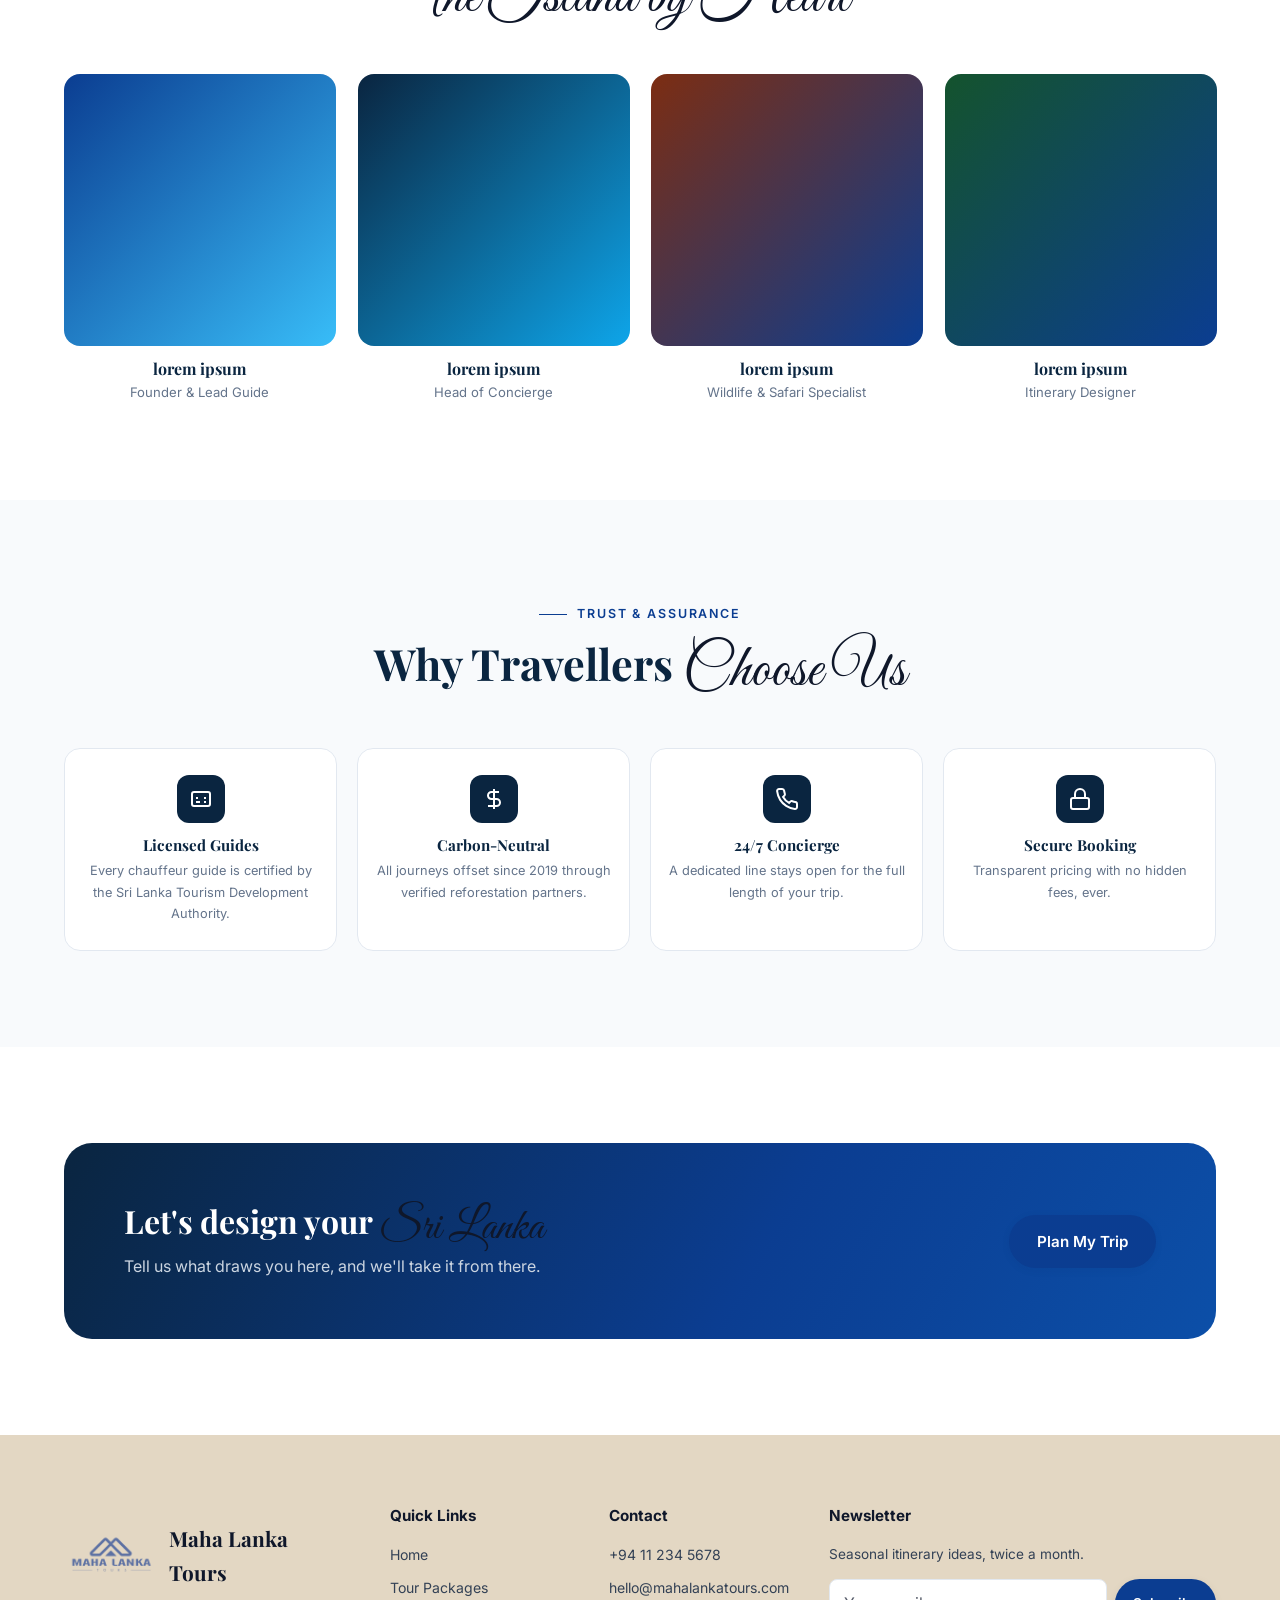
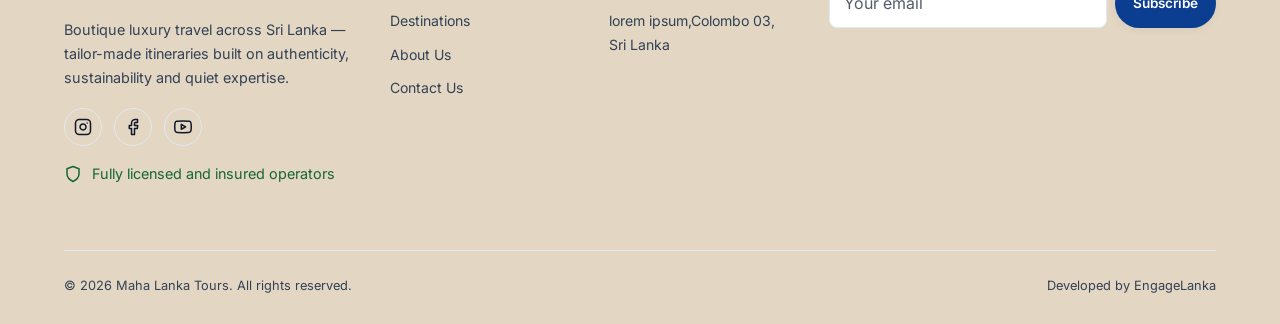
==== commit a496ecde: "feat: implement global design system and update footer branding and contact details across site page" ====
--- a/about.html
+++ b/about.html
@@ -153,10 +153,10 @@
         <p class="sustain-note"><svg width="18" height="18" viewBox="0 0 24 24" fill="none" stroke="currentColor" stroke-width="2" stroke-linecap="round" stroke-linejoin="round"><path d="M12 22s8-4 8-10V5l-8-3-8 3v7c0 6 8 10 8 10z"></path></svg> Fully licensed and insured operators</p>
       </div>
       <div class="footer-col"><h4>Quick Links</h4><ul><li><a href="index.html">Home</a></li><li><a href="tours.html">Tour Packages</a></li><li><a href="destinations.html">Destinations</a></li><li><a href="about.html">About Us</a></li><li><a href="contact.html">Contact Us</a></li></ul></div>
-      <div class="footer-col"><h4>Contact</h4><ul><li>+94 11 234 5678</li><li>hello@mahalankatours.com</li><li>42 Galle Road, Colombo 03, Sri Lanka</li></ul></div>
+      <div class="footer-col"><h4>Contact</h4><ul><li>+94 11 234 5678</li><li>hello@mahalankatours.com</li><li>lorem ipsum,Colombo 03, Sri Lanka</li></ul></div>
       <div class="footer-col"><h4>Newsletter</h4><p style="font-size:0.85rem">Seasonal itinerary ideas, twice a month.</p><form class="newsletter-form"><input type="email" placeholder="Your email" required aria-label="Email for newsletter"><button class="btn btn-primary btn-sm" type="submit">Subscribe</button></form></div>
     </div>
-    <div class="footer-bottom"><span>© 2026 Maha Lanka Tours. All rights reserved.</span><span>Licensed Tour Operator — Sri Lanka Tourism Development Authority</span></div>
+    <div class="footer-bottom"><span>© 2026 Maha Lanka Tours. All rights reserved.</span><span>Developed by <a href="https://engagelank.com">EngageLanka</a></span></div>
   </div>
 </footer>
 
--- a/css/style.css
+++ b/css/style.css
@@ -1340,7 +1340,7 @@
 
 /* ---------- CTA Strip ---------- */
 .section-cta-strip {
-  padding: 80px 0 0 0;
+  padding: 80px 0 60px 0;
   background-color: #fff;
 }
 .cta-strip-card {
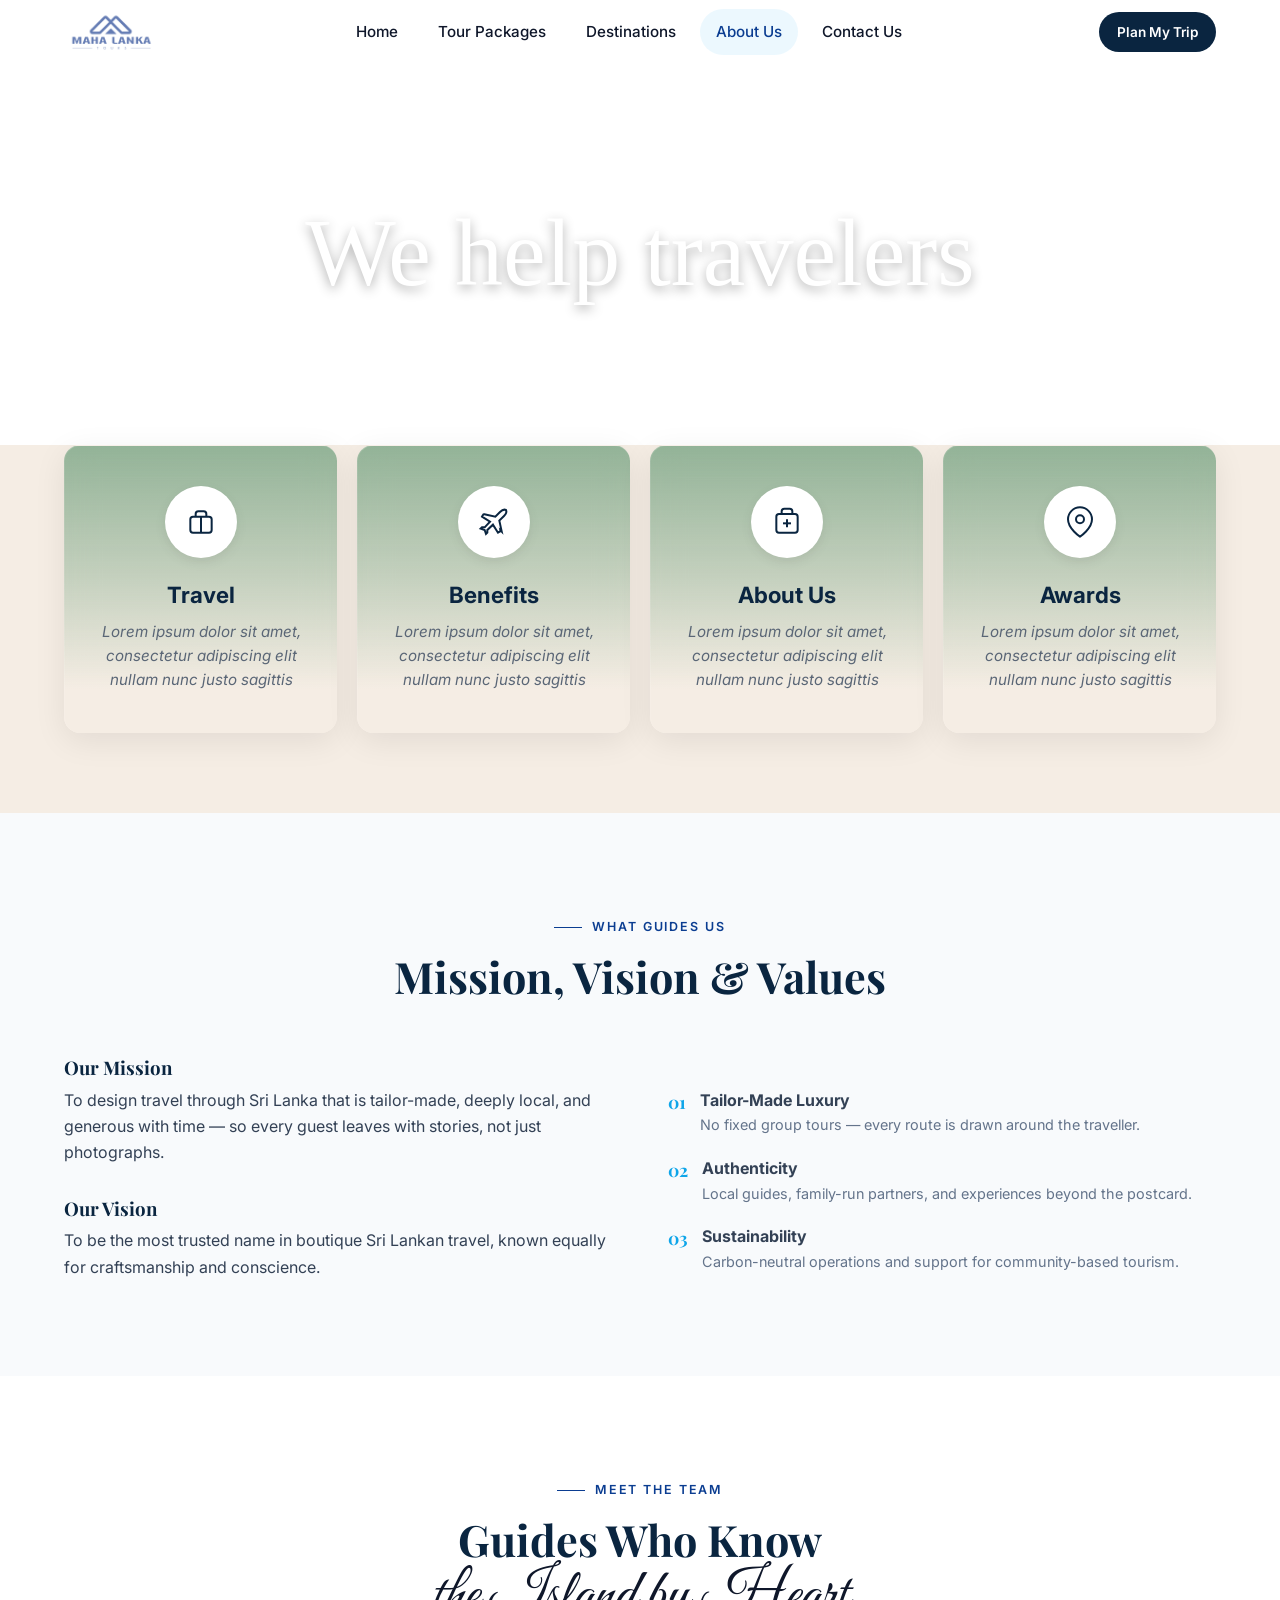
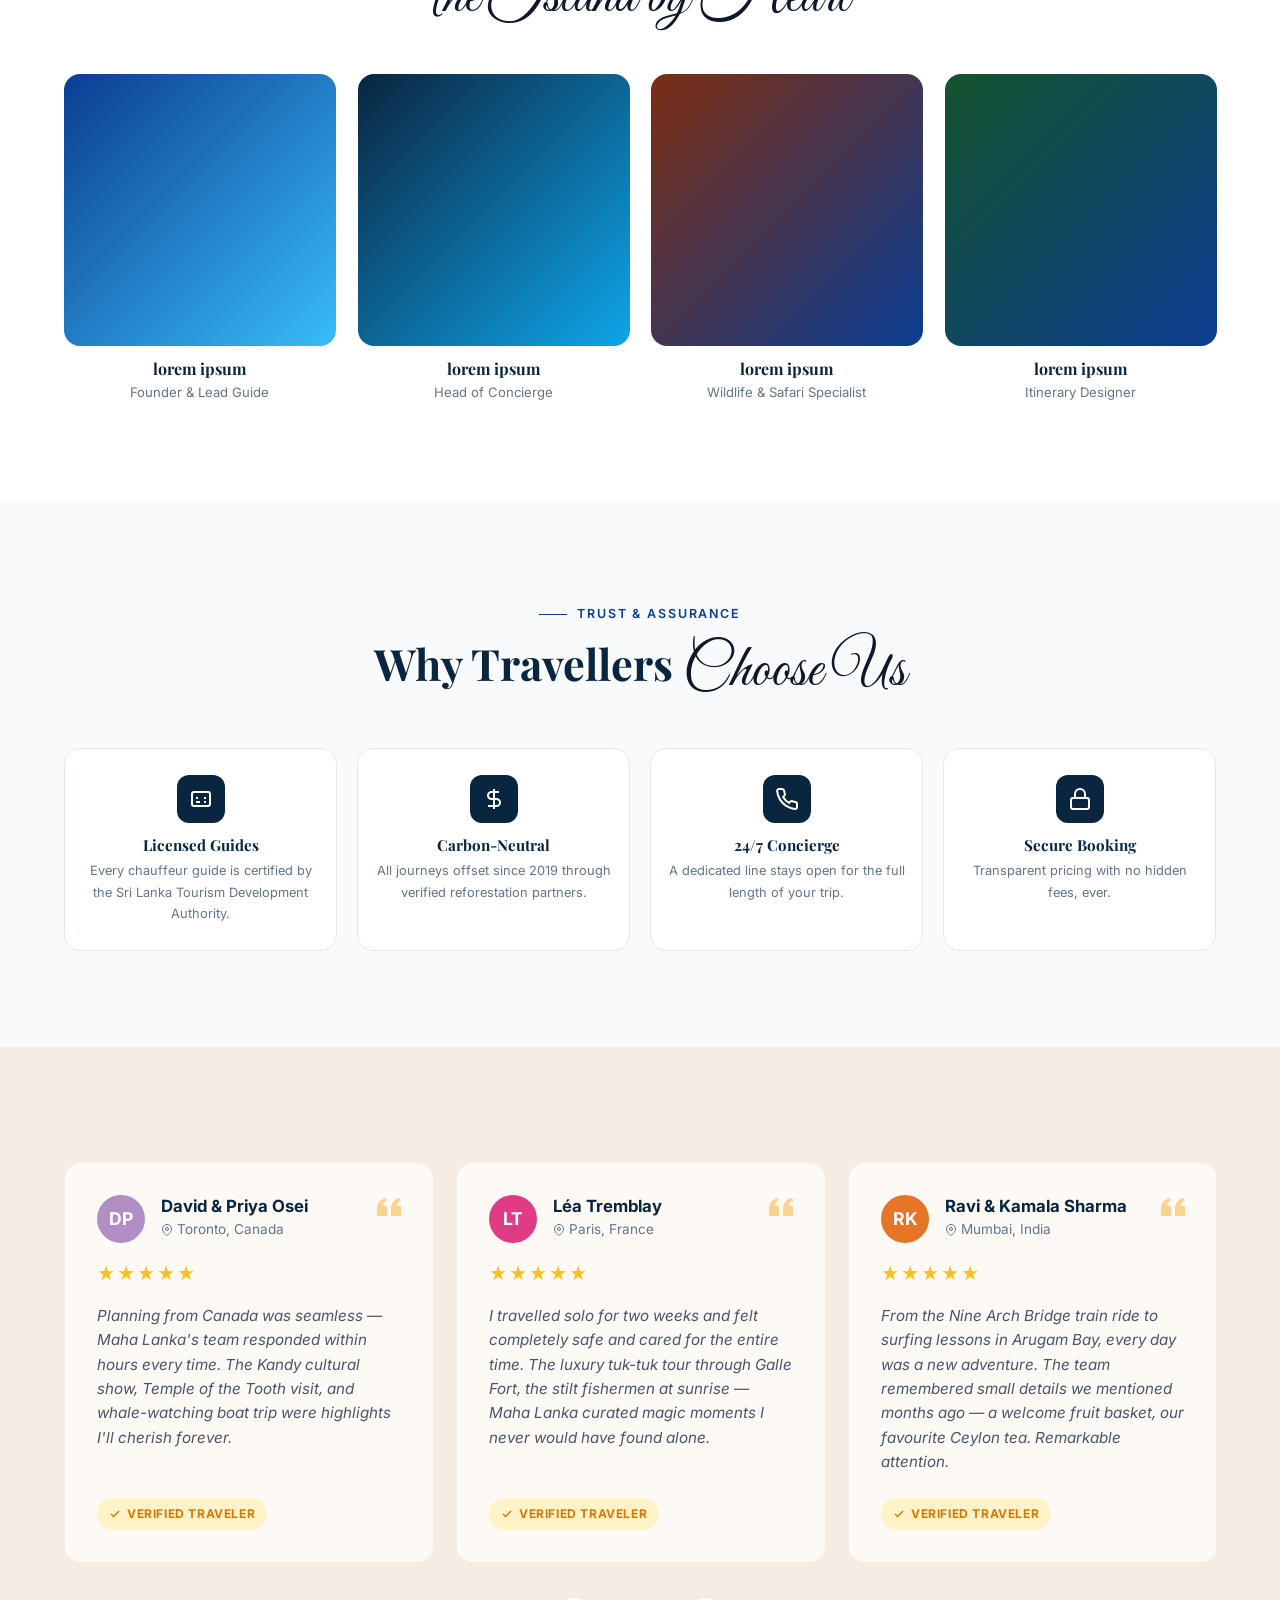
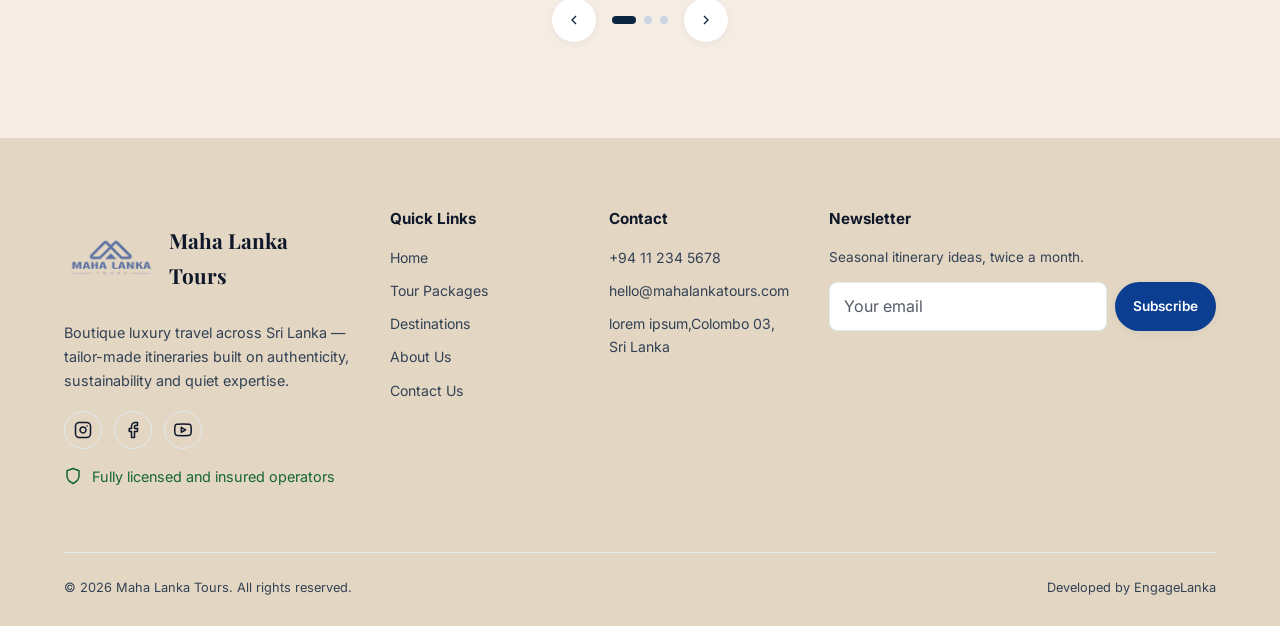
==== commit 9d90637c: "feat: implement interactive testimonial carousel with custom styling and supporting logic" ====
--- a/about.html
+++ b/about.html
@@ -10,7 +10,31 @@
 <link rel="preconnect" href="https://fonts.gstatic.com" crossorigin>
 <link href="https://fonts.googleapis.com/css2?family=Playfair+Display:wght@600;700&family=Inter:wght@400;500;600;700&display=swap" rel="stylesheet">
 <link rel="stylesheet" href="css/style.css">
-<style>.avatar-1{background:linear-gradient(135deg,#0b3d91,#38bdf8)}.avatar-2{background:linear-gradient(135deg,#0a2540,#0ea5e9)}.avatar-3{background:linear-gradient(135deg,#7c2d12,#0b3d91)}.avatar-4{background:linear-gradient(135deg,#14532d,#0b3d91)}</style>
+<style>
+.avatar-1{background:linear-gradient(135deg,#0b3d91,#38bdf8)}.avatar-2{background:linear-gradient(135deg,#0a2540,#0ea5e9)}.avatar-3{background:linear-gradient(135deg,#7c2d12,#0b3d91)}.avatar-4{background:linear-gradient(135deg,#14532d,#0b3d91)}
+.testimonials-grid { display: flex; gap: 24px; overflow-x: auto; padding-bottom: 24px; scroll-snap-type: x mandatory; margin-top: 20px; }
+.testimonials-grid::-webkit-scrollbar { display: none; }
+.testimonial-card-new { flex: 0 0 calc(33.333% - 16px); background: #fdfaf6; border-radius: 16px; padding: 32px; display: flex; flex-direction: column; position: relative; scroll-snap-align: start; }
+@media (max-width: 900px) { .testimonial-card-new { flex: 0 0 calc(50% - 12px); } }
+@media (max-width: 600px) { .testimonial-card-new { flex: 0 0 100%; } }
+.t-card-header { display: flex; align-items: center; gap: 16px; margin-bottom: 16px; }
+.t-avatar { width: 48px; height: 48px; border-radius: 50%; display: flex; align-items: center; justify-content: center; color: white; font-weight: bold; font-size: 1.1rem; }
+.t-avatar.dp { background: #b18ec4; }
+.t-avatar.lt { background: #e03c86; }
+.t-avatar.rk { background: #e67525; }
+.t-meta h4 { font-family: var(--font-body); font-size: 1.05rem; color: var(--deep-blue); margin-bottom: 2px; font-weight: 700; }
+.t-meta p { font-size: 0.85rem; color: var(--text-muted); display: flex; align-items: center; gap: 4px; margin: 0; }
+.t-quote-icon { position: absolute; top: 32px; right: 32px; color: #fbd38d; }
+.t-stars { color: #fbbf24; font-size: 1.1rem; margin-bottom: 16px; letter-spacing: 2px; }
+.t-text { font-size: 0.95rem; color: #4a5568; font-style: italic; line-height: 1.6; flex-grow: 1; margin-bottom: 24px; }
+.t-badge { display: inline-flex; align-items: center; gap: 6px; background: #fef3c7; color: #d97706; font-size: 0.75rem; font-weight: 700; padding: 6px 12px; border-radius: 999px; text-transform: uppercase; letter-spacing: 0.05em; align-self: flex-start; }
+.t-controls { display: flex; align-items: center; justify-content: center; gap: 16px; margin-top: 12px; }
+.t-btn { width: 44px; height: 44px; border-radius: 50%; background: white; display: flex; align-items: center; justify-content: center; box-shadow: 0 2px 10px rgba(0,0,0,0.05); border: none; color: var(--deep-blue); transition: all 0.2s ease; cursor: pointer; }
+.t-btn:hover { background: var(--deep-blue); color: white; }
+.t-dots { display: flex; gap: 8px; align-items: center; }
+.t-dot { width: 8px; height: 8px; border-radius: 50%; background: #cbd5e1; border: none; cursor: pointer; padding: 0; transition: all 0.3s ease; }
+.t-dot.active { width: 24px; border-radius: 4px; background: var(--deep-blue); }
+</style>
 </head>
 <body>
 
@@ -134,11 +158,74 @@
   </div>
 </section>
 
-<section class="section">
-  <div class="container">
-    <div class="cta-banner reveal-up">
-      <div><h2>Let's design your <span class="script-text">Sri Lanka</span></h2><p>Tell us what draws you here, and we'll take it from there.</p></div>
-      <button class="btn btn-primary" data-open="plan-trip">Plan My Trip</button>
+<section class="section" style="background: #f5ede4;">
+  <div class="container">
+    <div class="testimonials-slider-new">
+      <div class="testimonials-grid">
+        <div class="testimonial-card-new reveal-up">
+          <div class="t-card-header">
+            <div class="t-avatar dp">DP</div>
+            <div class="t-meta">
+              <h4>David & Priya Osei</h4>
+              <p><svg width="12" height="12" viewBox="0 0 24 24" fill="none" stroke="currentColor" stroke-width="2"><path d="M21 10c0 7-9 13-9 13s-9-6-9-13a9 9 0 0 1 18 0z"/><circle cx="12" cy="10" r="3"/></svg> Toronto, Canada</p>
+            </div>
+            <div class="t-quote-icon">
+              <svg width="24" height="24" viewBox="0 0 24 24" fill="currentColor"><path d="M14.017 21v-7.391c0-5.704 3.731-9.57 8.983-10.609l.995 2.151c-2.432.917-3.995 3.638-3.995 5.849h4v10h-9.983zm-14.017 0v-7.391c0-5.704 3.748-9.57 9-10.609l.996 2.151c-2.433.917-3.996 3.638-3.996 5.849h3.983v10h-9.983z"/></svg>
+            </div>
+          </div>
+          <div class="t-stars">★★★★★</div>
+          <p class="t-text">Planning from Canada was seamless — Maha Lanka's team responded within hours every time. The Kandy cultural show, Temple of the Tooth visit, and whale-watching boat trip were highlights I'll cherish forever.</p>
+          <div class="t-badge">
+            <svg width="12" height="12" viewBox="0 0 24 24" fill="none" stroke="currentColor" stroke-width="3"><polyline points="20 6 9 17 4 12"/></svg> VERIFIED TRAVELER
+          </div>
+        </div>
+
+        <div class="testimonial-card-new reveal-up" style="transition-delay: 0.1s">
+          <div class="t-card-header">
+            <div class="t-avatar lt">LT</div>
+            <div class="t-meta">
+              <h4>Léa Tremblay</h4>
+              <p><svg width="12" height="12" viewBox="0 0 24 24" fill="none" stroke="currentColor" stroke-width="2"><path d="M21 10c0 7-9 13-9 13s-9-6-9-13a9 9 0 0 1 18 0z"/><circle cx="12" cy="10" r="3"/></svg> Paris, France</p>
+            </div>
+            <div class="t-quote-icon">
+              <svg width="24" height="24" viewBox="0 0 24 24" fill="currentColor"><path d="M14.017 21v-7.391c0-5.704 3.731-9.57 8.983-10.609l.995 2.151c-2.432.917-3.995 3.638-3.995 5.849h4v10h-9.983zm-14.017 0v-7.391c0-5.704 3.748-9.57 9-10.609l.996 2.151c-2.433.917-3.996 3.638-3.996 5.849h3.983v10h-9.983z"/></svg>
+            </div>
+          </div>
+          <div class="t-stars">★★★★★</div>
+          <p class="t-text">I travelled solo for two weeks and felt completely safe and cared for the entire time. The luxury tuk-tuk tour through Galle Fort, the stilt fishermen at sunrise — Maha Lanka curated magic moments I never would have found alone.</p>
+          <div class="t-badge">
+            <svg width="12" height="12" viewBox="0 0 24 24" fill="none" stroke="currentColor" stroke-width="3"><polyline points="20 6 9 17 4 12"/></svg> VERIFIED TRAVELER
+          </div>
+        </div>
+
+        <div class="testimonial-card-new reveal-up" style="transition-delay: 0.2s">
+          <div class="t-card-header">
+            <div class="t-avatar rk">RK</div>
+            <div class="t-meta">
+              <h4>Ravi & Kamala Sharma</h4>
+              <p><svg width="12" height="12" viewBox="0 0 24 24" fill="none" stroke="currentColor" stroke-width="2"><path d="M21 10c0 7-9 13-9 13s-9-6-9-13a9 9 0 0 1 18 0z"/><circle cx="12" cy="10" r="3"/></svg> Mumbai, India</p>
+            </div>
+            <div class="t-quote-icon">
+              <svg width="24" height="24" viewBox="0 0 24 24" fill="currentColor"><path d="M14.017 21v-7.391c0-5.704 3.731-9.57 8.983-10.609l.995 2.151c-2.432.917-3.995 3.638-3.995 5.849h4v10h-9.983zm-14.017 0v-7.391c0-5.704 3.748-9.57 9-10.609l.996 2.151c-2.433.917-3.996 3.638-3.996 5.849h3.983v10h-9.983z"/></svg>
+            </div>
+          </div>
+          <div class="t-stars">★★★★★</div>
+          <p class="t-text">From the Nine Arch Bridge train ride to surfing lessons in Arugam Bay, every day was a new adventure. The team remembered small details we mentioned months ago — a welcome fruit basket, our favourite Ceylon tea. Remarkable attention.</p>
+          <div class="t-badge">
+            <svg width="12" height="12" viewBox="0 0 24 24" fill="none" stroke="currentColor" stroke-width="3"><polyline points="20 6 9 17 4 12"/></svg> VERIFIED TRAVELER
+          </div>
+        </div>
+      </div>
+
+      <div class="t-controls">
+        <button class="t-btn t-prev" aria-label="Previous"><svg width="16" height="16" viewBox="0 0 24 24" fill="none" stroke="currentColor" stroke-width="2"><polyline points="15 18 9 12 15 6"/></svg></button>
+        <div class="t-dots">
+          <button class="t-dot active" aria-label="Slide 1"></button>
+          <button class="t-dot" aria-label="Slide 2"></button>
+          <button class="t-dot" aria-label="Slide 3"></button>
+        </div>
+        <button class="t-btn t-next" aria-label="Next"><svg width="16" height="16" viewBox="0 0 24 24" fill="none" stroke="currentColor" stroke-width="2"><polyline points="9 18 15 12 9 6"/></svg></button>
+      </div>
     </div>
   </div>
 </section>
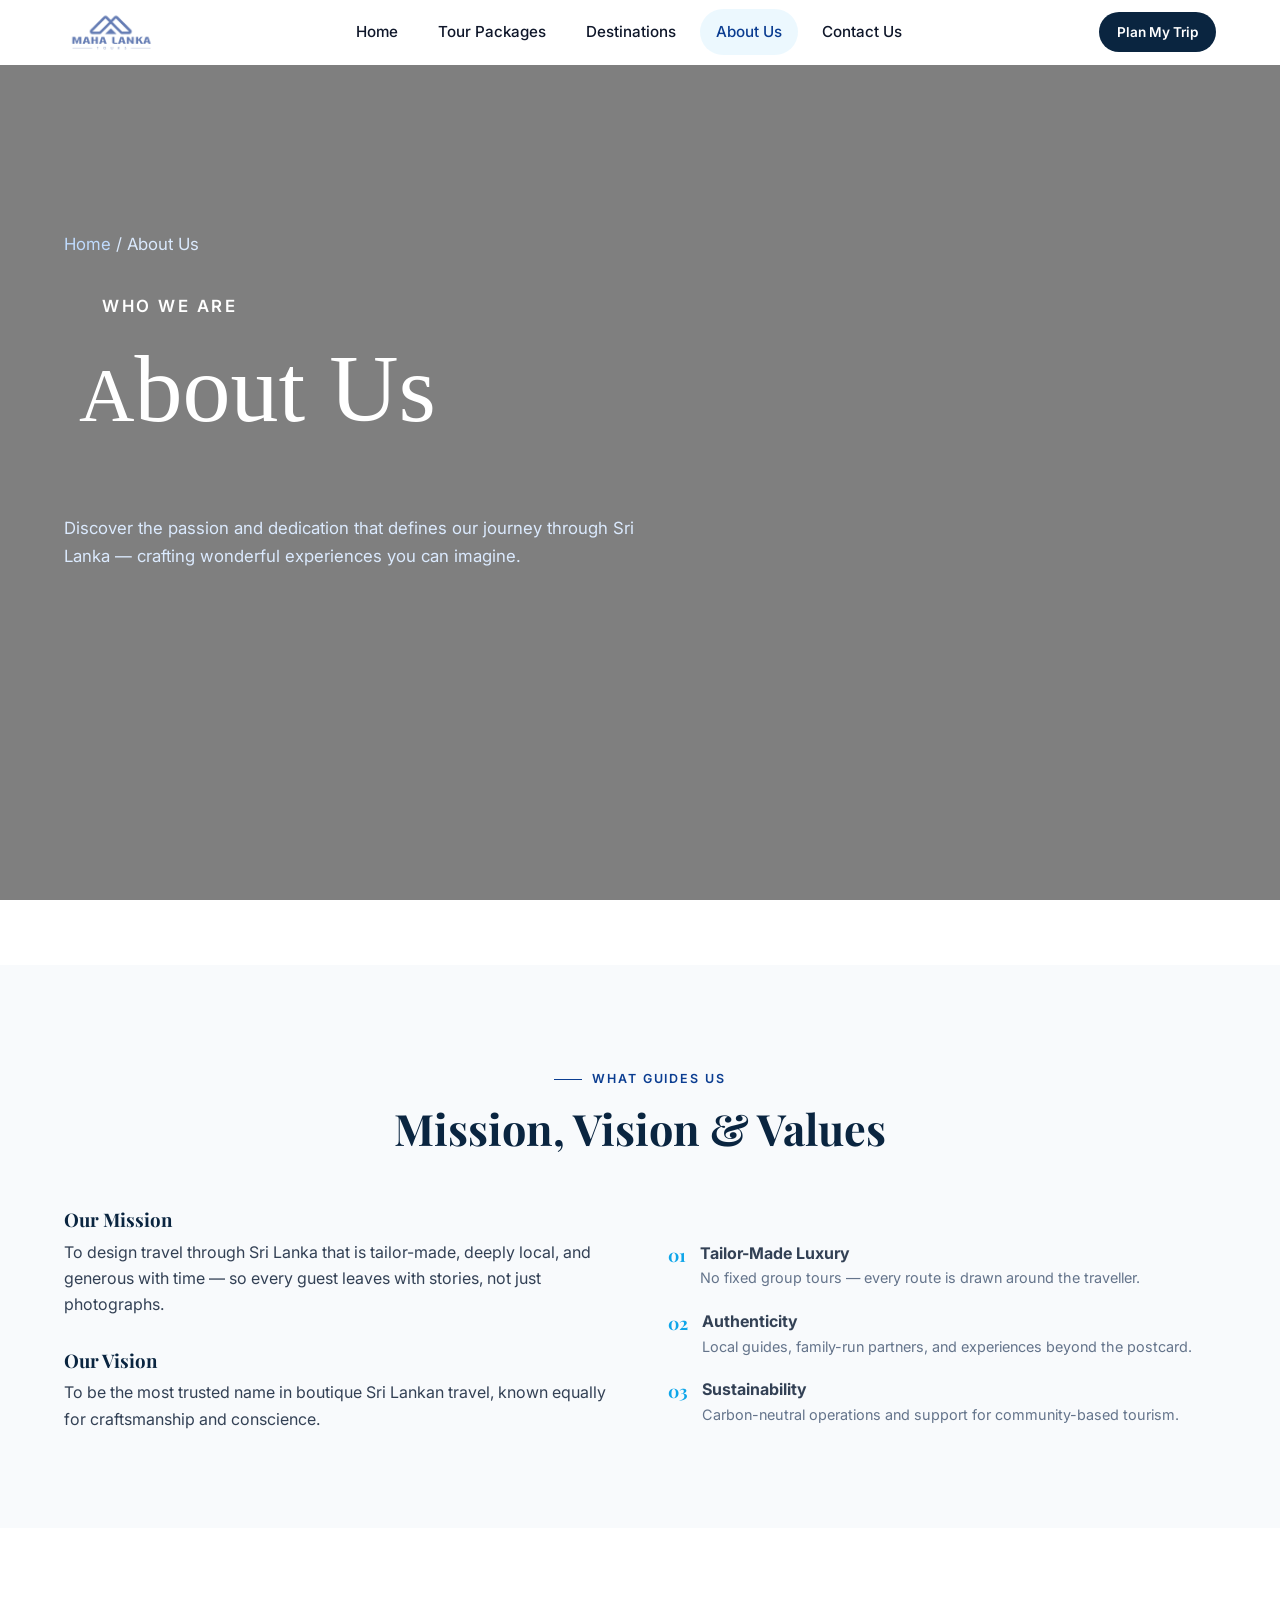
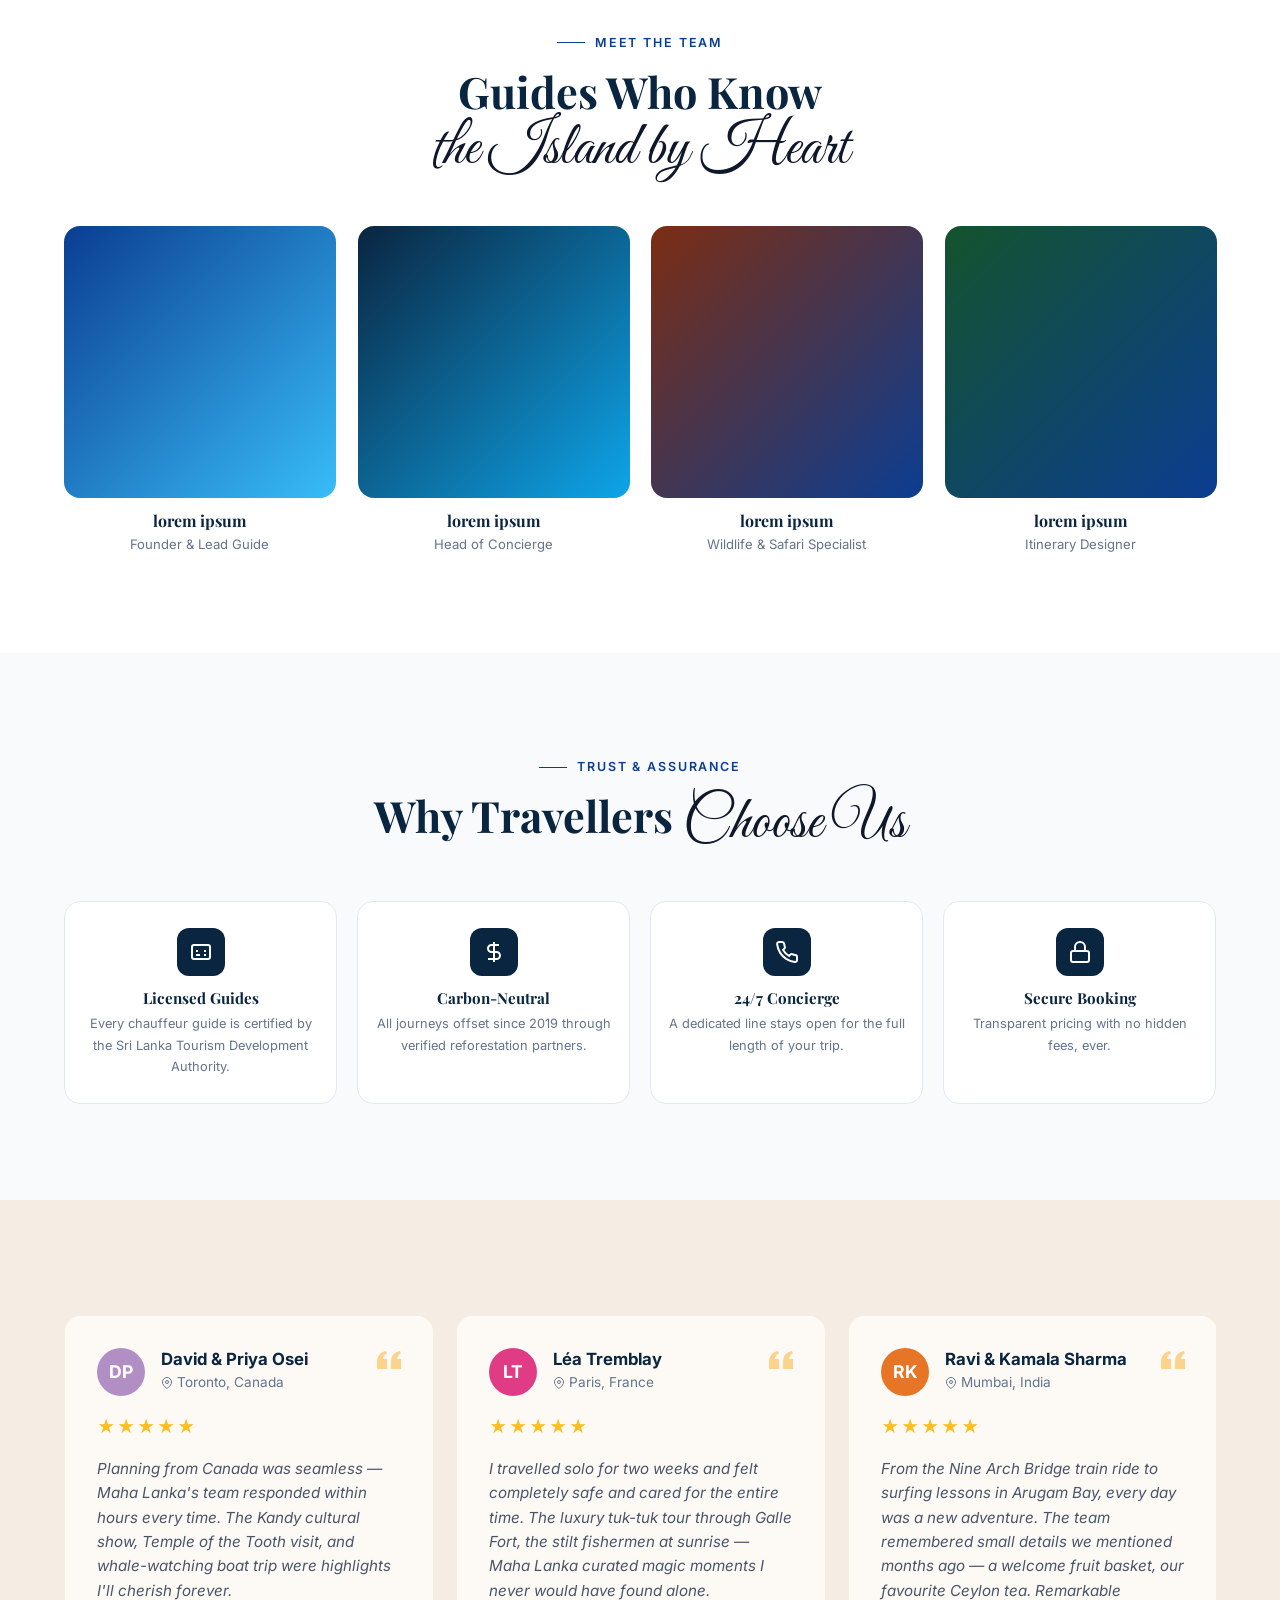
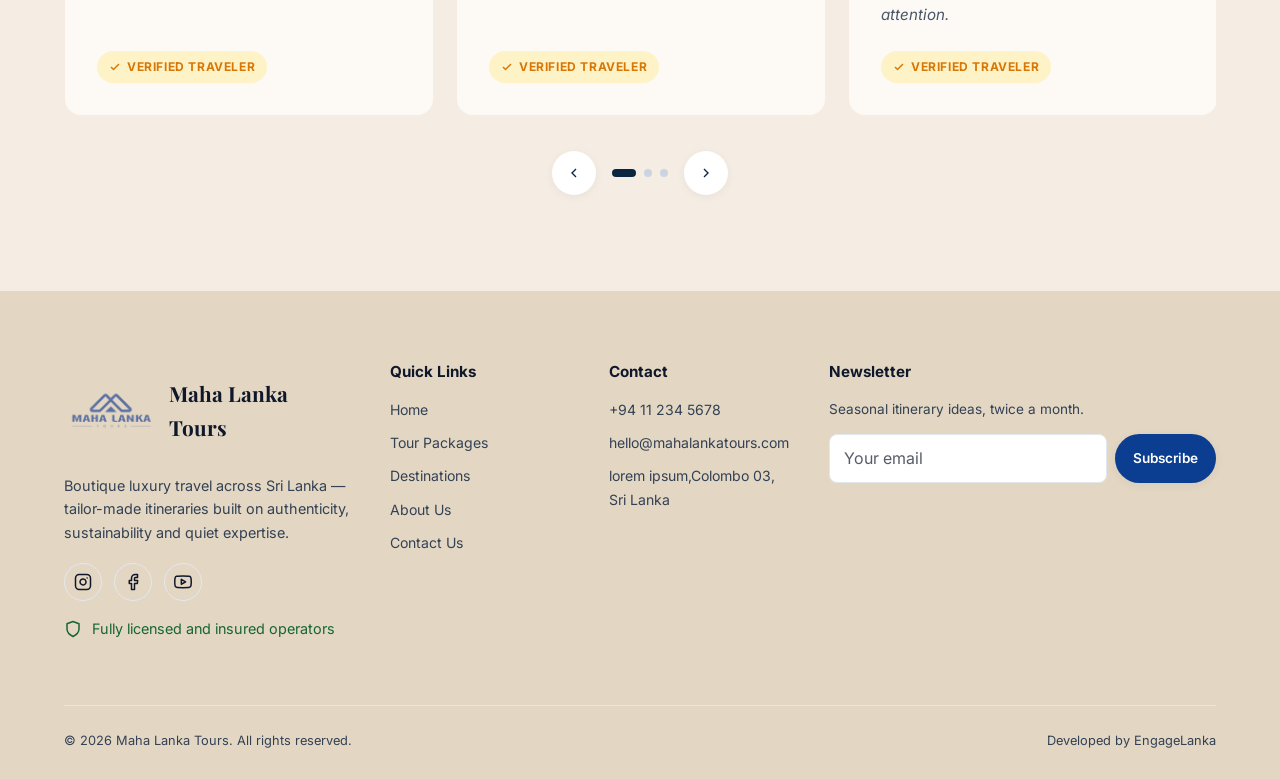
==== commit 77972d96: "hero" ====
--- a/about.html
+++ b/about.html
@@ -65,46 +65,15 @@
   <button class="btn btn-navy btn-block" data-open="plan-trip">Plan My Trip</button>
 </nav>
 
-<section class="about-hero">
-  <div class="container">
-    <h1 class="script-title about-title">We help travelers</h1>
-  </div>
-</section>
-
-<section class="about-features-section">
-  <div class="container">
-    <div class="feature-cards">
-      <div class="feature-card">
-        <div class="icon-wrap">
-          <svg width="32" height="32" viewBox="0 0 24 24" fill="none" stroke="currentColor" stroke-width="1.5"><rect x="4" y="8" width="16" height="12" rx="2" ry="2"/><path d="M8 8V6a2 2 0 0 1 2-2h4a2 2 0 0 1 2 2v2"/><line x1="12" y1="8" x2="12" y2="20"/></svg>
-        </div>
-        <h3>Travel</h3>
-        <p>Lorem ipsum dolor sit amet, consectetur adipiscing elit nullam nunc justo sagittis</p>
-      </div>
-      <div class="feature-card">
-        <div class="icon-wrap">
-          <svg width="32" height="32" viewBox="0 0 24 24" fill="none" stroke="currentColor" stroke-width="1.5"><path d="M17.8 19.2 16 11l3.5-3.5C21 6 21.5 4 21 3c-1-.5-3 0-4.5 1.5L13 8 4.8 6.2c-.5-.1-.9.2-1.1.6L3 8l6 3.8L5 16 3 16l-1 1 3 1 1 3 1-1v-2l4.2-4 3.8 6l1.2-.7c.4-.2.7-.6.6-1.1z"/></svg>
-        </div>
-        <h3>Benefits</h3>
-        <p>Lorem ipsum dolor sit amet, consectetur adipiscing elit nullam nunc justo sagittis</p>
-      </div>
-      <div class="feature-card">
-        <div class="icon-wrap">
-          <svg width="32" height="32" viewBox="0 0 24 24" fill="none" stroke="currentColor" stroke-width="1.5"><rect x="4" y="6" width="16" height="14" rx="2" ry="2"/><path d="M8 6V4a2 2 0 0 1 2-2h4a2 2 0 0 1 2 2v2"/><line x1="12" y1="10" x2="12" y2="16"/><line x1="9" y1="13" x2="15" y2="13"/></svg>
-        </div>
-        <h3>About Us</h3>
-        <p>Lorem ipsum dolor sit amet, consectetur adipiscing elit nullam nunc justo sagittis</p>
-      </div>
-      <div class="feature-card">
-        <div class="icon-wrap">
-          <svg width="32" height="32" viewBox="0 0 24 24" fill="none" stroke="currentColor" stroke-width="1.5"><path d="M21 10c0 7-9 13-9 13s-9-6-9-13a9 9 0 0 1 18 0z"/><circle cx="12" cy="10" r="3"/></svg>
-        </div>
-        <h3>Awards</h3>
-        <p>Lorem ipsum dolor sit amet, consectetur adipiscing elit nullam nunc justo sagittis</p>
-      </div>
-    </div>
-  </div>
-</section>
+<section class="page-hero about-hero" style="background: linear-gradient(rgba(0,0,0,0.5), rgba(0,0,0,0.5)), url('images/slideshow1/jerry-kavan-i9eaAR4dWi8-unsplash.jpg') center/cover no-repeat;">
+  <div class="container">
+    <p class="breadcrumbs"><a href="index.html">Home</a> / About Us</p>
+    <p class="eyebrow">Who We Are</p>
+    <h1 class="script-title" style="margin-left: 15px;"><span style="font-size: 0.8em;">A</span>bout Us</h1>
+    <p style="margin-top: 70px;">Discover the passion and dedication that defines our journey through Sri Lanka — crafting wonderful experiences you can imagine.</p>
+  </div>
+</section>
+
 
 <section class="section section--soft">
   <div class="container">
--- a/css/style.css
+++ b/css/style.css
@@ -525,6 +525,7 @@
   padding: 150px 0 90px;
   position: relative;
   overflow: hidden;
+  min-height: 100vh;
 }
 .page-hero .eyebrow { color: var(--gold-light); }
 .page-hero .eyebrow::before { background: var(--gold-light); }
@@ -597,13 +598,9 @@
 /* ---------- About Hero ---------- */
 .about-hero {
   position: relative;
-  min-height: 520px;
-  display: flex;
-  align-items: center;
-  justify-content: center;
+  min-height: 100vh;
   background: url('../images/slideshow1/jerry-kavan-i9eaAR4dWi8-unsplash.jpg') no-repeat center center / cover;
-  text-align: center;
-  padding-bottom: 120px;
+  padding: 150px 0 90px;
 }
 .about-title {
   color: var(--white);
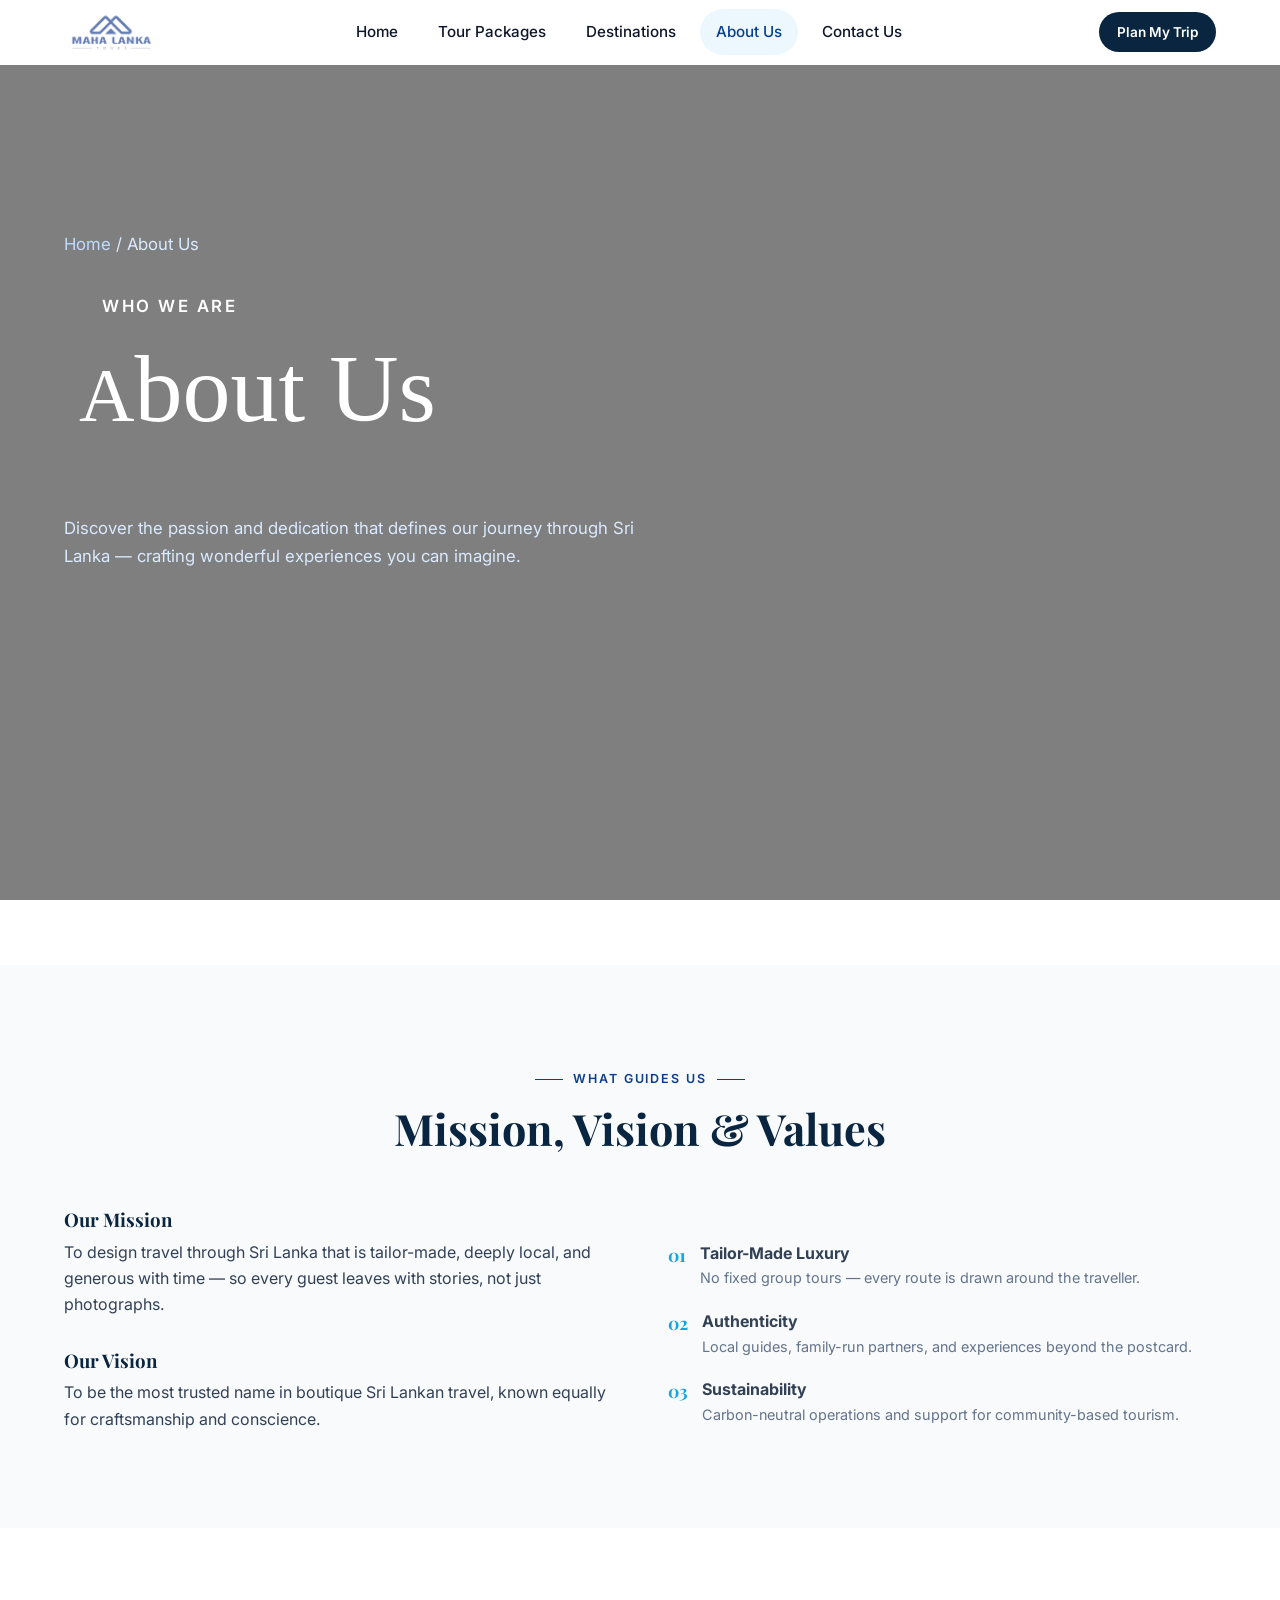
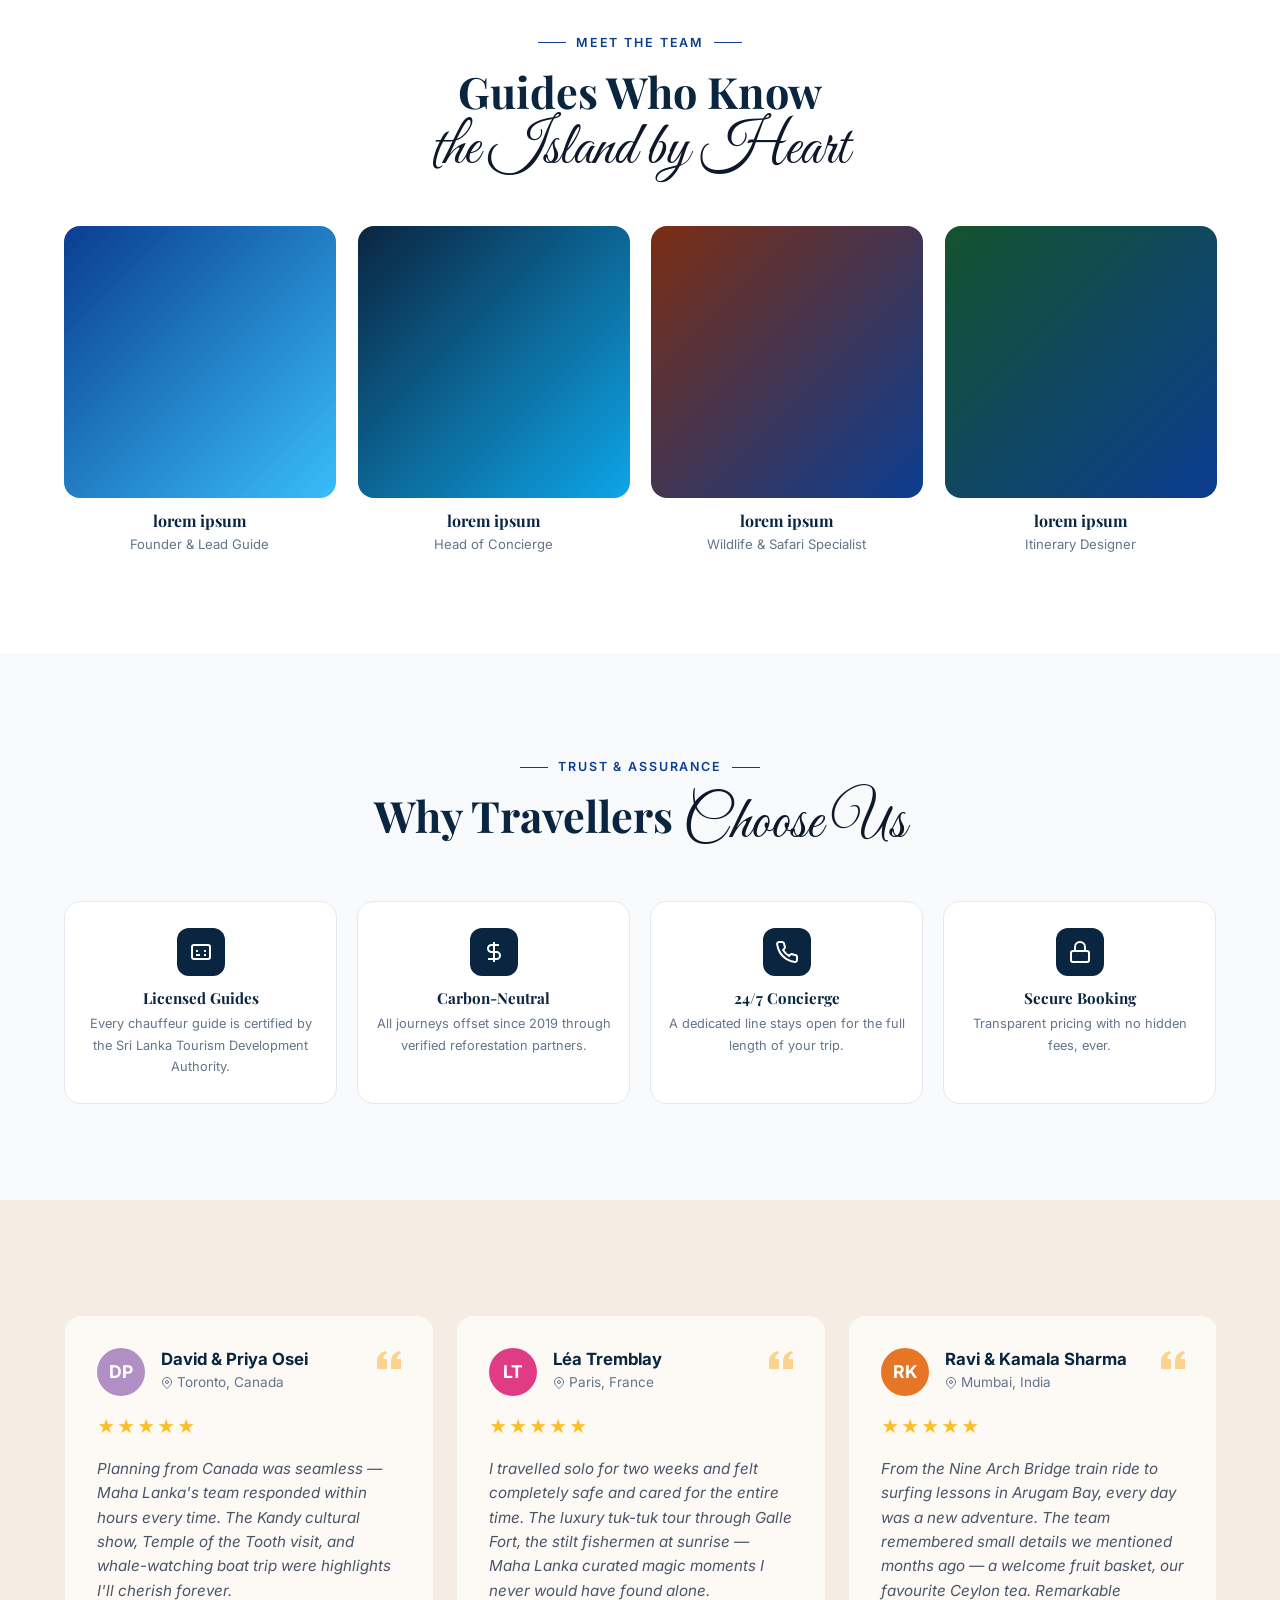
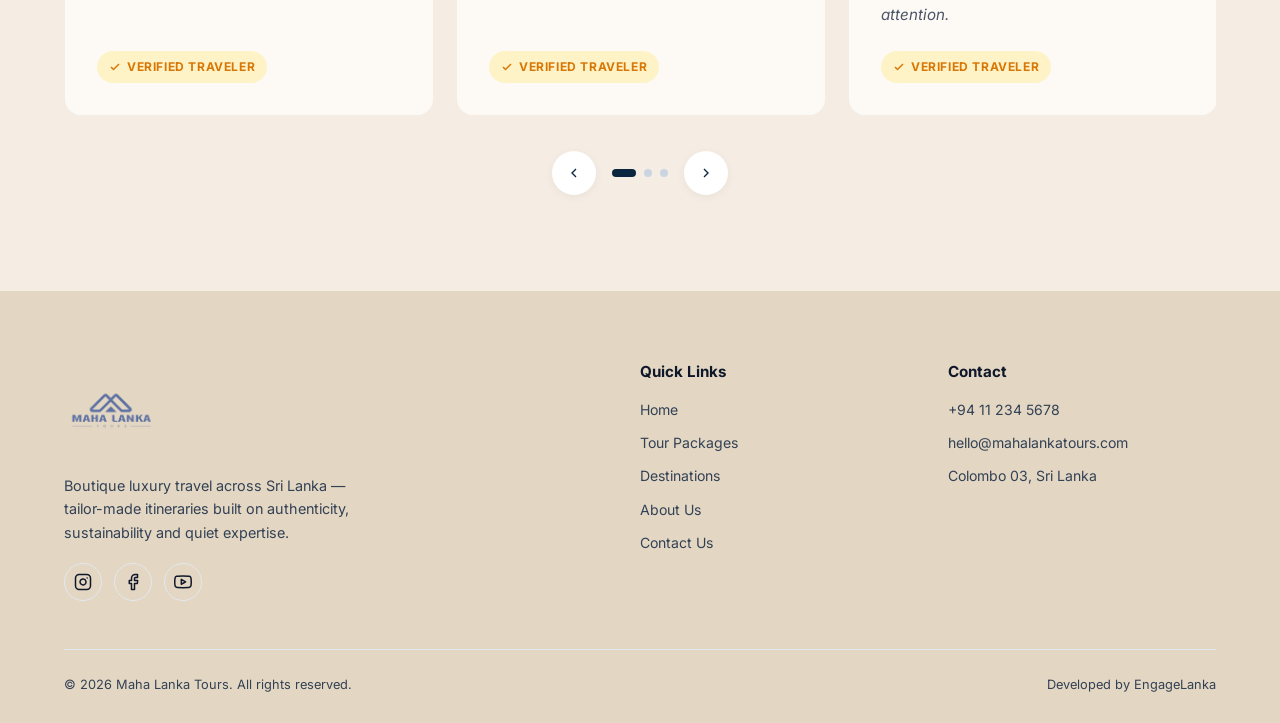
==== commit 23e737d8: "refactor: streamline footer components by removing newsletter and branding elements across site page" ====
--- a/about.html
+++ b/about.html
@@ -203,16 +203,14 @@
   <div class="container">
     <div class="footer-grid">
       <div class="footer-brand">
-        <a href="index.html" class="brand"><img src="images/mlankalogo_transparent.png" alt="Maha Lanka Tours Logo" class="brand-mark"><span>Maha Lanka Tours</span></a>
+        <a href="index.html" class="brand"><img src="images/mlankalogo_transparent.png" alt="Maha Lanka Tours Logo" class="brand-mark"></a>
         <p>Boutique luxury travel across Sri Lanka — tailor-made itineraries built on authenticity, sustainability and quiet expertise.</p>
         <div class="social-row"><a href="#" aria-label="Instagram" style="display:inline-flex;align-items:center;justify-content:center;"><svg width="18" height="18" viewBox="0 0 24 24" fill="none" stroke="currentColor" stroke-width="2" stroke-linecap="round" stroke-linejoin="round"><rect x="2" y="2" width="20" height="20" rx="5" ry="5"></rect><path d="M16 11.37A4 4 0 1 1 12.63 8 4 4 0 0 1 16 11.37z"></path><line x1="17.5" y1="6.5" x2="17.51" y2="6.5"></line></svg></a><a href="#" aria-label="Facebook" style="display:inline-flex;align-items:center;justify-content:center;"><svg width="18" height="18" viewBox="0 0 24 24" fill="none" stroke="currentColor" stroke-width="2" stroke-linecap="round" stroke-linejoin="round"><path d="M18 2h-3a5 5 0 0 0-5 5v3H7v4h3v8h4v-8h3.81l.39-4h-4.2V7a1 1 0 0 1 1-1h3z"></path></svg></a><a href="#" aria-label="YouTube" style="display:inline-flex;align-items:center;justify-content:center;"><svg width="18" height="18" viewBox="0 0 24 24" fill="none" stroke="currentColor" stroke-width="2" stroke-linecap="round" stroke-linejoin="round"><path d="M22.54 6.42a2.78 2.78 0 0 0-1.94-2C18.88 4 12 4 12 4s-6.88 0-8.6.46a2.78 2.78 0 0 0-1.94 2A29 29 0 0 0 1 11.75a29 29 0 0 0 .46 5.33 2.78 2.78 0 0 0 1.94 2c1.72.46 8.6.46 8.6.46s6.88 0 8.6-.46a2.78 2.78 0 0 0 1.94-2 29 29 0 0 0 .46-5.33 29 29 0 0 0-.46-5.33z"></path><polygon points="9.75 15.02 15.5 11.75 9.75 8.48 9.75 15.02"></polygon></svg></a></div>
-        <p class="sustain-note"><svg width="18" height="18" viewBox="0 0 24 24" fill="none" stroke="currentColor" stroke-width="2" stroke-linecap="round" stroke-linejoin="round"><path d="M12 22s8-4 8-10V5l-8-3-8 3v7c0 6 8 10 8 10z"></path></svg> Fully licensed and insured operators</p>
       </div>
       <div class="footer-col"><h4>Quick Links</h4><ul><li><a href="index.html">Home</a></li><li><a href="tours.html">Tour Packages</a></li><li><a href="destinations.html">Destinations</a></li><li><a href="about.html">About Us</a></li><li><a href="contact.html">Contact Us</a></li></ul></div>
-      <div class="footer-col"><h4>Contact</h4><ul><li>+94 11 234 5678</li><li>hello@mahalankatours.com</li><li>lorem ipsum,Colombo 03, Sri Lanka</li></ul></div>
-      <div class="footer-col"><h4>Newsletter</h4><p style="font-size:0.85rem">Seasonal itinerary ideas, twice a month.</p><form class="newsletter-form"><input type="email" placeholder="Your email" required aria-label="Email for newsletter"><button class="btn btn-primary btn-sm" type="submit">Subscribe</button></form></div>
-    </div>
-    <div class="footer-bottom"><span>© 2026 Maha Lanka Tours. All rights reserved.</span><span>Developed by <a href="https://engagelank.com">EngageLanka</a></span></div>
+      <div class="footer-col"><h4>Contact</h4><ul><li>+94 11 234 5678</li><li>hello@mahalankatours.com</li><li>Colombo 03, Sri Lanka</li></ul></div>
+    </div>
+    <div class="footer-bottom"><span>© 2026 Maha Lanka Tours. All rights reserved.</span><span>Developed by <a href="https://engagelanka.com">EngageLanka</a></span></div>
   </div>
 </footer>
 
--- a/css/style.css
+++ b/css/style.css
@@ -78,11 +78,12 @@
   font-weight: 600;
   margin-bottom: 14px;
 }
-.eyebrow::before {
+.eyebrow::before,
+.eyebrow[style*="center"]::after {
   content: '';
   width: 28px;
   height: 1px;
-  background: var(--brand-blue);
+  background: currentColor;
 }
 
 .section { padding: 96px 0; }
@@ -423,7 +424,7 @@
 
 /* ---------- Footer ---------- */
 .site-footer { background: #e3d7c3; color: var(--text-light); padding: 72px 0 28px; }
-.footer-grid { display: grid; grid-template-columns: 1.6fr 1fr 1fr 1.3fr; gap: 40px; margin-bottom: 48px; }
+.footer-grid { display: grid; grid-template-columns: 2fr 1fr 1fr; gap: 40px; margin-bottom: 48px; }
 .footer-brand .brand { color: var(--navy); }
 .footer-brand p { margin: 16px 0; font-size: 0.9rem; max-width: 34ch; }
 .footer-col h4 { color: var(--navy); font-size: 0.95rem; margin-bottom: 18px; font-family: var(--font-body); }
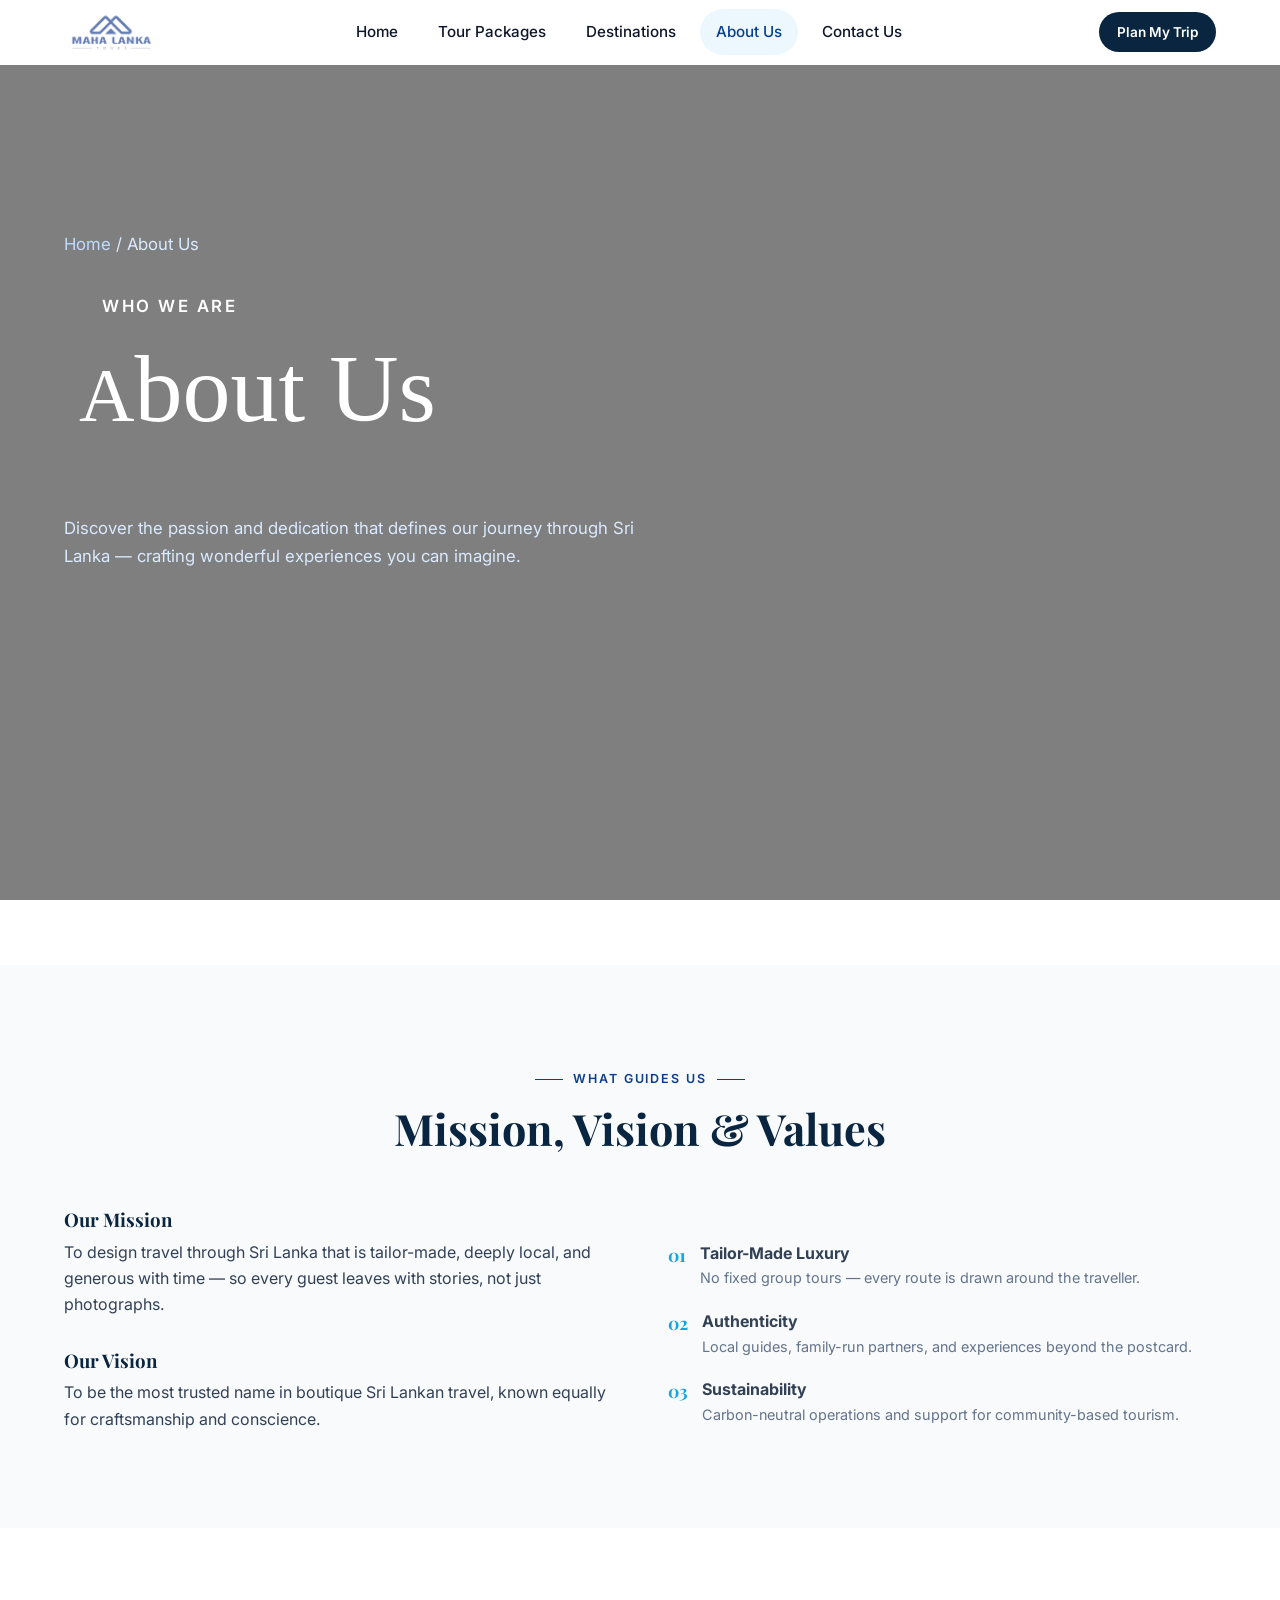
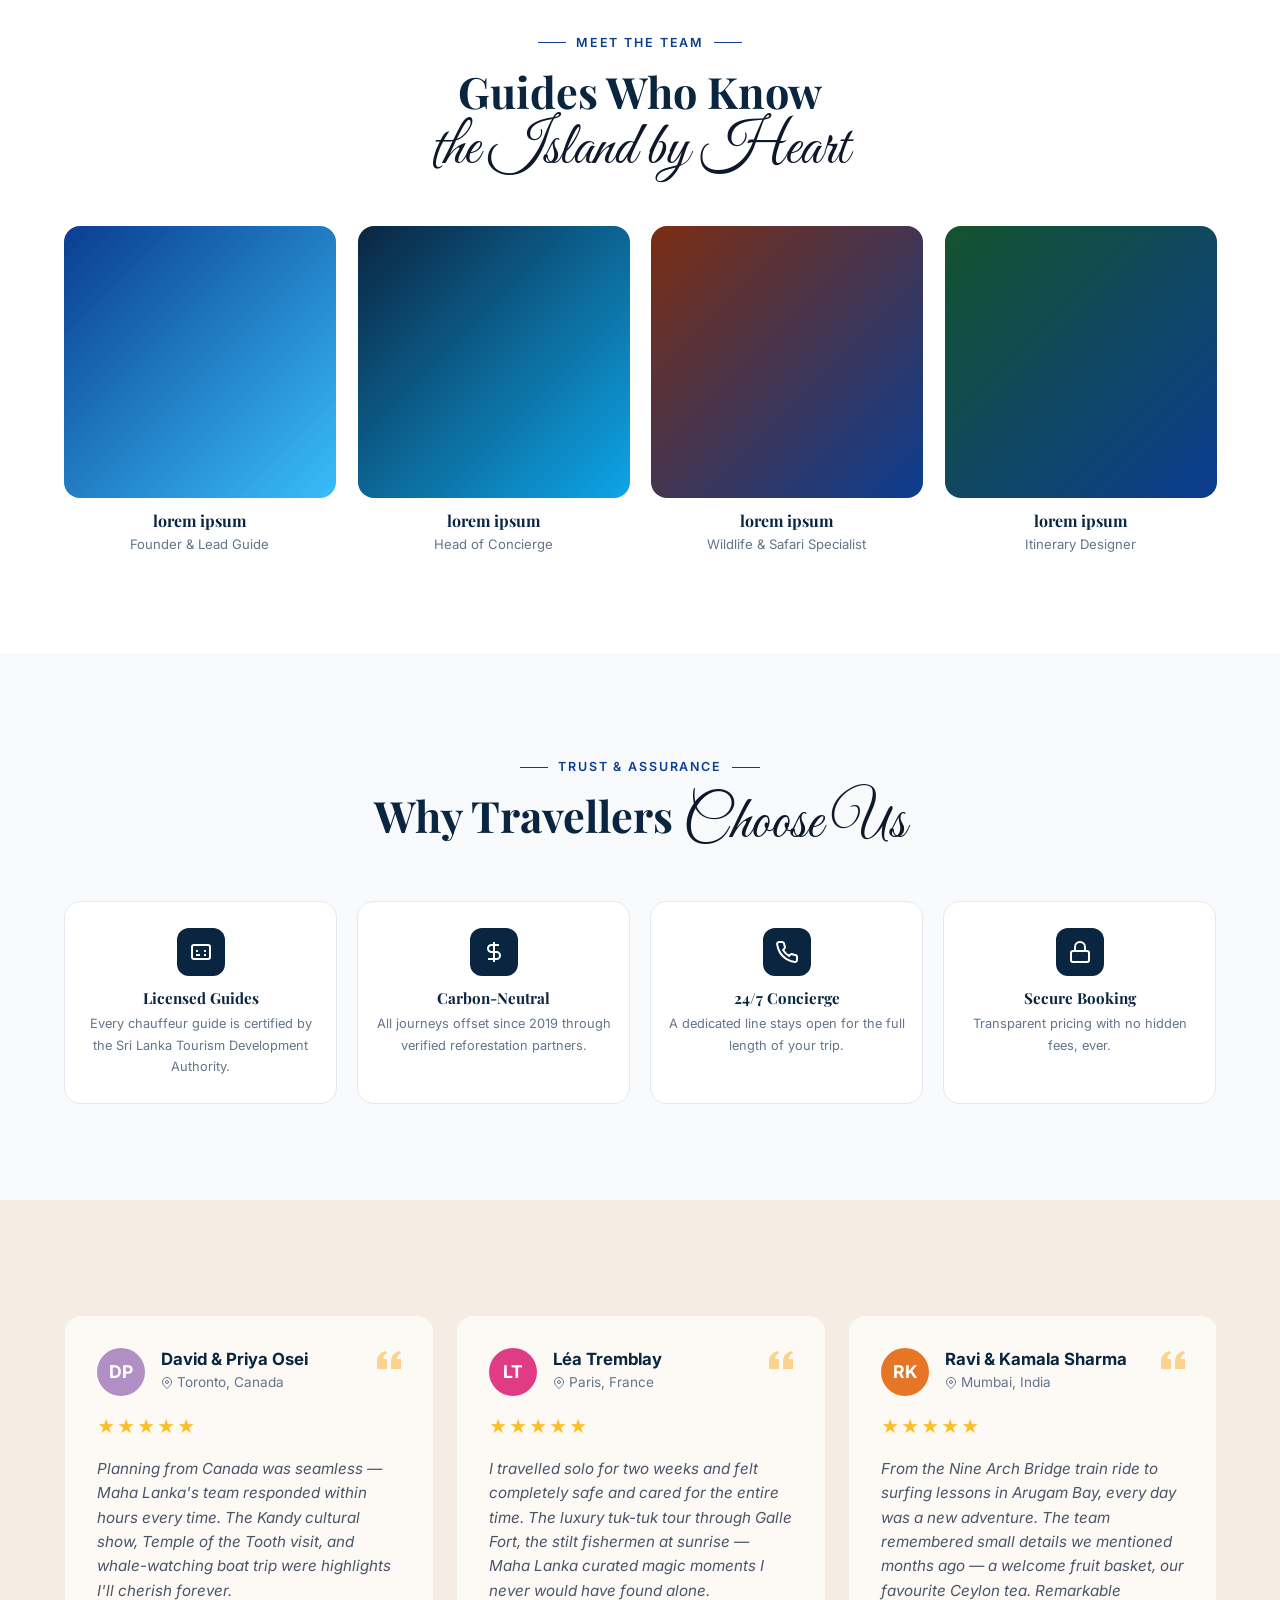
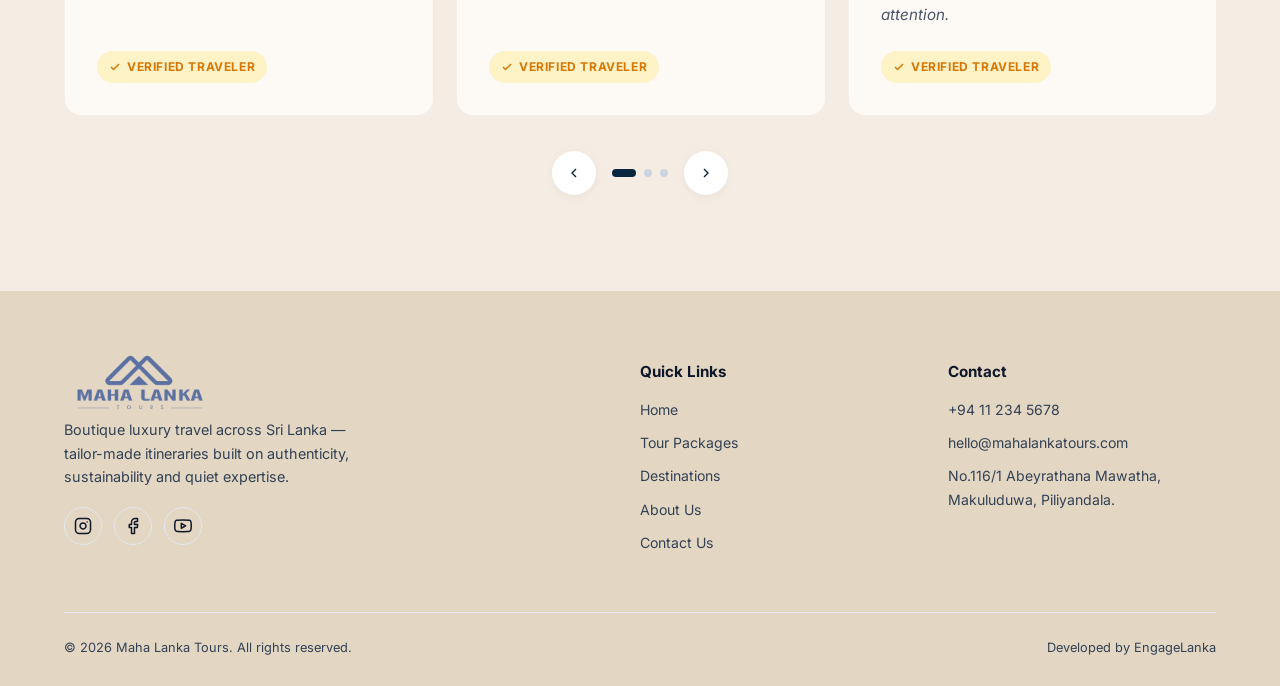
==== commit d0b0d1c5: "changes" ====
--- a/about.html
+++ b/about.html
@@ -208,7 +208,7 @@
         <div class="social-row"><a href="#" aria-label="Instagram" style="display:inline-flex;align-items:center;justify-content:center;"><svg width="18" height="18" viewBox="0 0 24 24" fill="none" stroke="currentColor" stroke-width="2" stroke-linecap="round" stroke-linejoin="round"><rect x="2" y="2" width="20" height="20" rx="5" ry="5"></rect><path d="M16 11.37A4 4 0 1 1 12.63 8 4 4 0 0 1 16 11.37z"></path><line x1="17.5" y1="6.5" x2="17.51" y2="6.5"></line></svg></a><a href="#" aria-label="Facebook" style="display:inline-flex;align-items:center;justify-content:center;"><svg width="18" height="18" viewBox="0 0 24 24" fill="none" stroke="currentColor" stroke-width="2" stroke-linecap="round" stroke-linejoin="round"><path d="M18 2h-3a5 5 0 0 0-5 5v3H7v4h3v8h4v-8h3.81l.39-4h-4.2V7a1 1 0 0 1 1-1h3z"></path></svg></a><a href="#" aria-label="YouTube" style="display:inline-flex;align-items:center;justify-content:center;"><svg width="18" height="18" viewBox="0 0 24 24" fill="none" stroke="currentColor" stroke-width="2" stroke-linecap="round" stroke-linejoin="round"><path d="M22.54 6.42a2.78 2.78 0 0 0-1.94-2C18.88 4 12 4 12 4s-6.88 0-8.6.46a2.78 2.78 0 0 0-1.94 2A29 29 0 0 0 1 11.75a29 29 0 0 0 .46 5.33 2.78 2.78 0 0 0 1.94 2c1.72.46 8.6.46 8.6.46s6.88 0 8.6-.46a2.78 2.78 0 0 0 1.94-2 29 29 0 0 0 .46-5.33 29 29 0 0 0-.46-5.33z"></path><polygon points="9.75 15.02 15.5 11.75 9.75 8.48 9.75 15.02"></polygon></svg></a></div>
       </div>
       <div class="footer-col"><h4>Quick Links</h4><ul><li><a href="index.html">Home</a></li><li><a href="tours.html">Tour Packages</a></li><li><a href="destinations.html">Destinations</a></li><li><a href="about.html">About Us</a></li><li><a href="contact.html">Contact Us</a></li></ul></div>
-      <div class="footer-col"><h4>Contact</h4><ul><li>+94 11 234 5678</li><li>hello@mahalankatours.com</li><li>Colombo 03, Sri Lanka</li></ul></div>
+      <div class="footer-col"><h4>Contact</h4><ul><li>+94 11 234 5678</li><li>hello@mahalankatours.com</li><li>No.116/1 Abeyrathana Mawatha, Makuluduwa, Piliyandala.</li></ul></div>
     </div>
     <div class="footer-bottom"><span>© 2026 Maha Lanka Tours. All rights reserved.</span><span>Developed by <a href="https://engagelanka.com">EngageLanka</a></span></div>
   </div>
--- a/css/style.css
+++ b/css/style.css
@@ -420,12 +420,14 @@
   color: var(--white);
 }
 .cta-banner h2 { color: var(--white); font-size: 2rem; max-width: 24ch; }
+.cta-banner .script-text { color: var(--white); }
 .cta-banner p { color: #cbd5e1; margin-top: 10px; }
 
 /* ---------- Footer ---------- */
 .site-footer { background: #e3d7c3; color: var(--text-light); padding: 72px 0 28px; }
 .footer-grid { display: grid; grid-template-columns: 2fr 1fr 1fr; gap: 40px; margin-bottom: 48px; }
-.footer-brand .brand { color: var(--navy); }
+.footer-brand .brand { display: inline-block; color: var(--navy); }
+.footer-brand .brand-mark { margin-top: -28px; margin-bottom: -35px; transform: scale(1.6); transform-origin: left center; }
 .footer-brand p { margin: 16px 0; font-size: 0.9rem; max-width: 34ch; }
 .footer-col h4 { color: var(--navy); font-size: 0.95rem; margin-bottom: 18px; font-family: var(--font-body); }
 .footer-col ul li { margin-bottom: 10px; font-size: 0.88rem; }
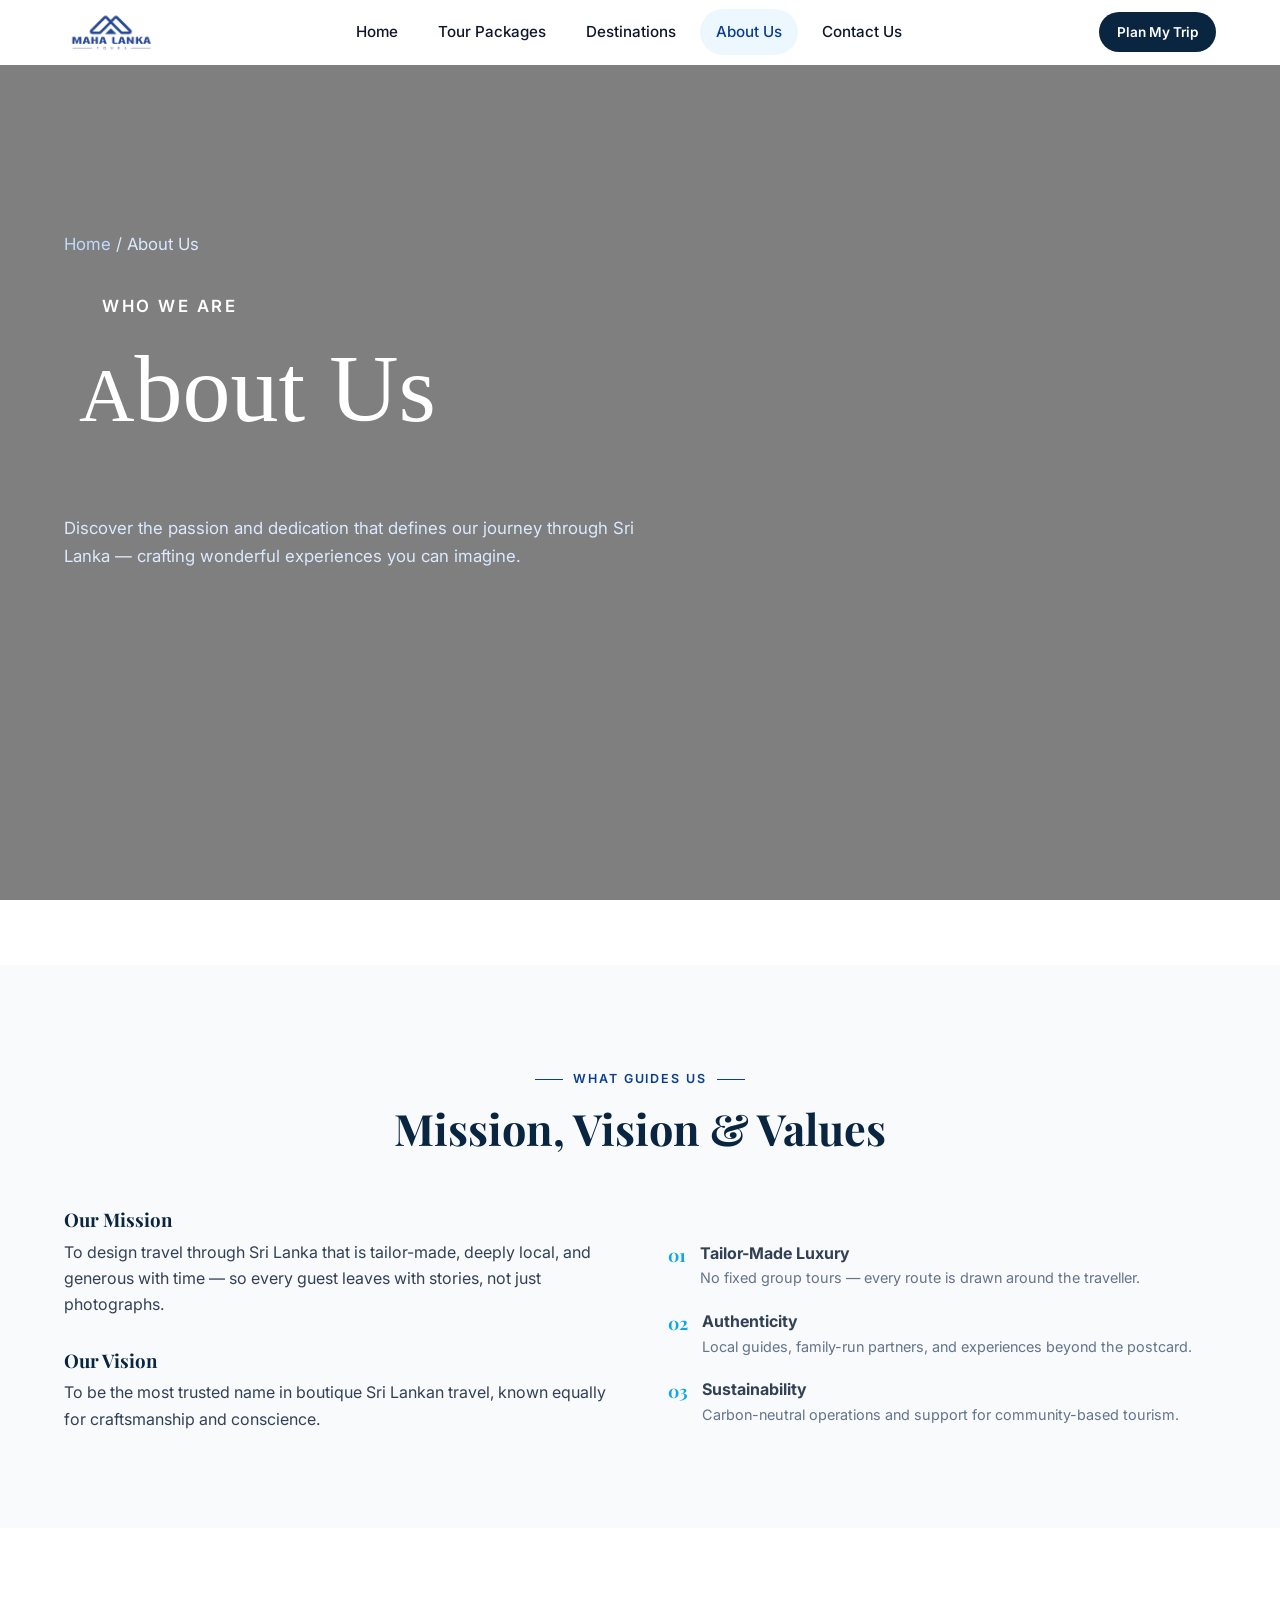
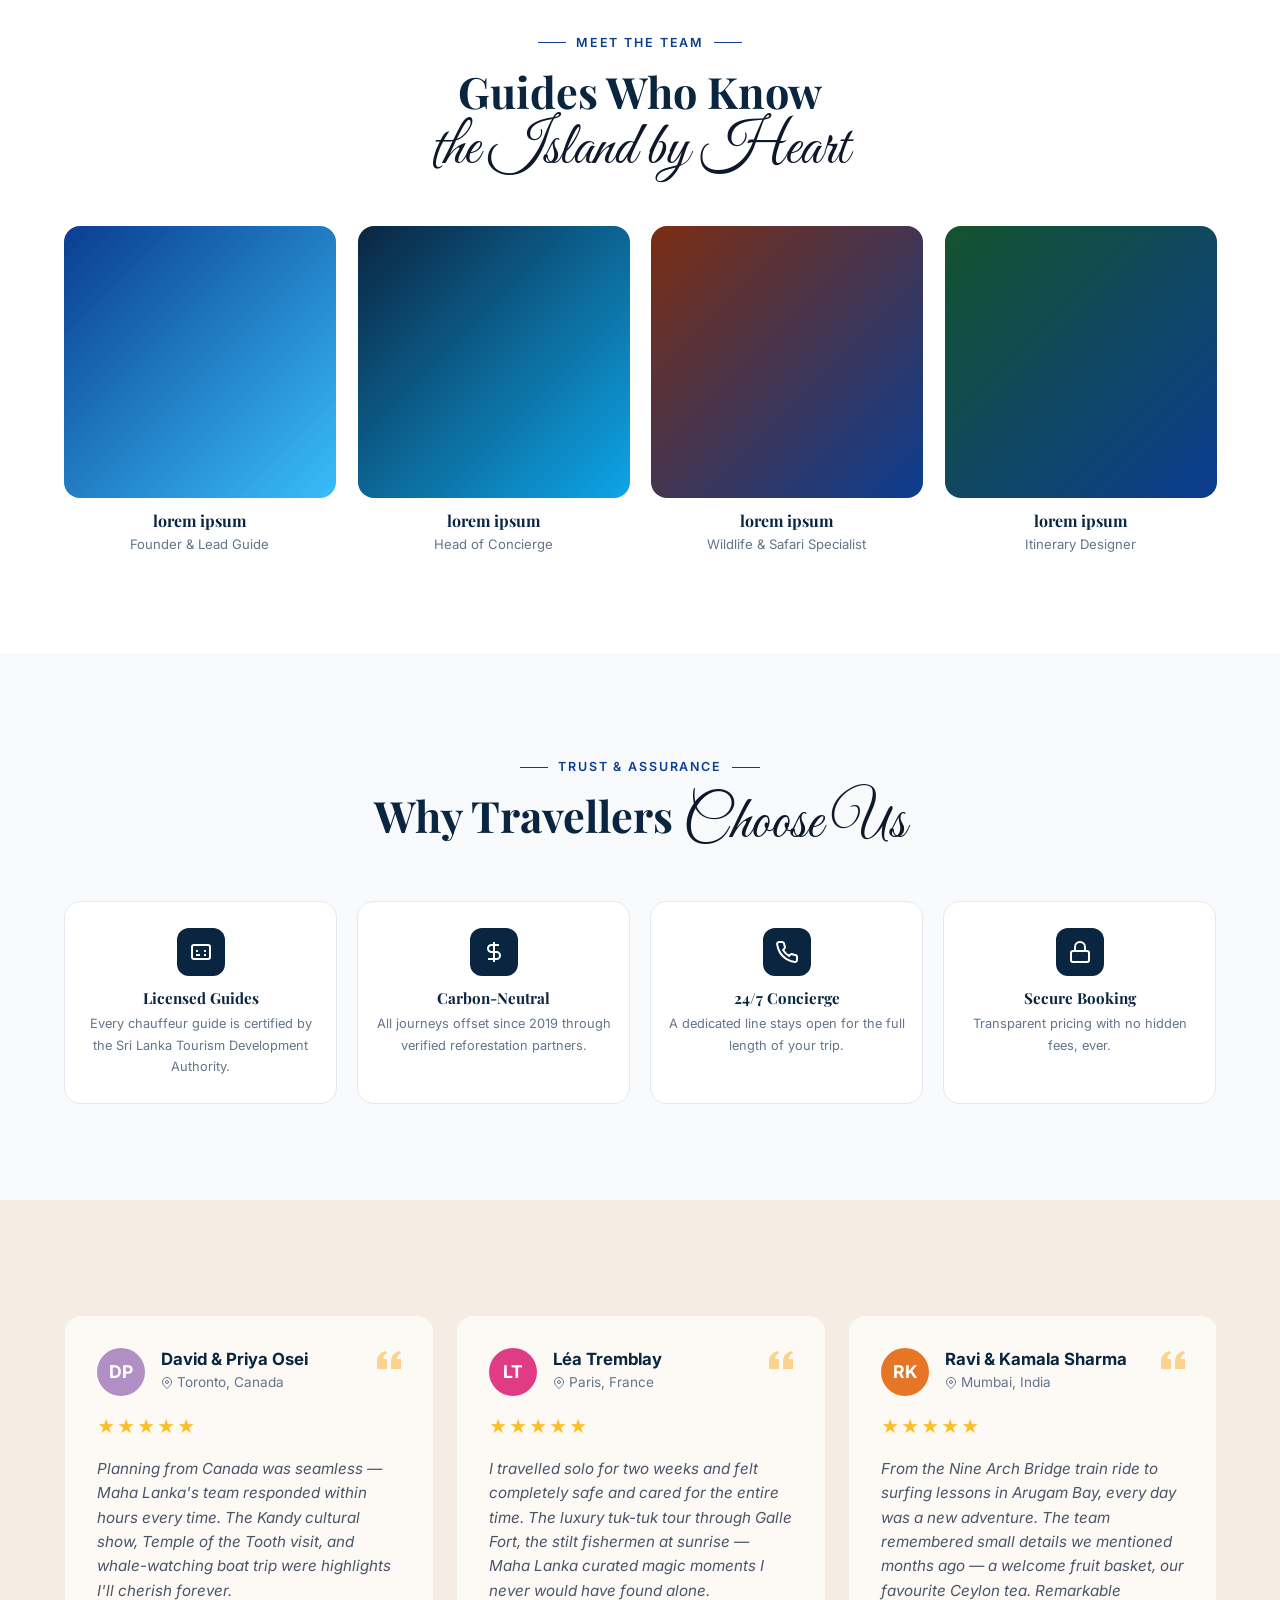
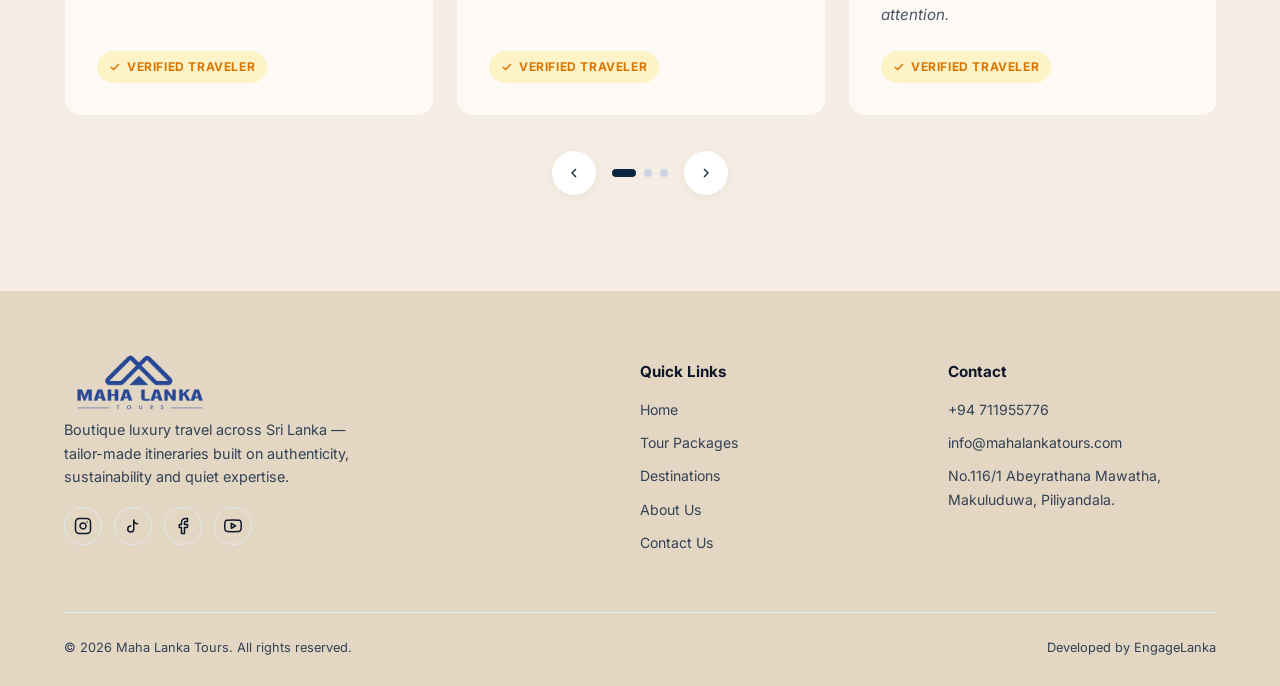
==== commit d21353b5: "changes" ====
--- a/about.html
+++ b/about.html
@@ -205,10 +205,10 @@
       <div class="footer-brand">
         <a href="index.html" class="brand"><img src="images/mlankalogo_transparent.png" alt="Maha Lanka Tours Logo" class="brand-mark"></a>
         <p>Boutique luxury travel across Sri Lanka — tailor-made itineraries built on authenticity, sustainability and quiet expertise.</p>
-        <div class="social-row"><a href="#" aria-label="Instagram" style="display:inline-flex;align-items:center;justify-content:center;"><svg width="18" height="18" viewBox="0 0 24 24" fill="none" stroke="currentColor" stroke-width="2" stroke-linecap="round" stroke-linejoin="round"><rect x="2" y="2" width="20" height="20" rx="5" ry="5"></rect><path d="M16 11.37A4 4 0 1 1 12.63 8 4 4 0 0 1 16 11.37z"></path><line x1="17.5" y1="6.5" x2="17.51" y2="6.5"></line></svg></a><a href="#" aria-label="Facebook" style="display:inline-flex;align-items:center;justify-content:center;"><svg width="18" height="18" viewBox="0 0 24 24" fill="none" stroke="currentColor" stroke-width="2" stroke-linecap="round" stroke-linejoin="round"><path d="M18 2h-3a5 5 0 0 0-5 5v3H7v4h3v8h4v-8h3.81l.39-4h-4.2V7a1 1 0 0 1 1-1h3z"></path></svg></a><a href="#" aria-label="YouTube" style="display:inline-flex;align-items:center;justify-content:center;"><svg width="18" height="18" viewBox="0 0 24 24" fill="none" stroke="currentColor" stroke-width="2" stroke-linecap="round" stroke-linejoin="round"><path d="M22.54 6.42a2.78 2.78 0 0 0-1.94-2C18.88 4 12 4 12 4s-6.88 0-8.6.46a2.78 2.78 0 0 0-1.94 2A29 29 0 0 0 1 11.75a29 29 0 0 0 .46 5.33 2.78 2.78 0 0 0 1.94 2c1.72.46 8.6.46 8.6.46s6.88 0 8.6-.46a2.78 2.78 0 0 0 1.94-2 29 29 0 0 0 .46-5.33 29 29 0 0 0-.46-5.33z"></path><polygon points="9.75 15.02 15.5 11.75 9.75 8.48 9.75 15.02"></polygon></svg></a></div>
+        <div class="social-row"><a href="https://www.instagram.com/mahalankatours?utm_source=qr" target="_blank" rel="noopener noreferrer" aria-label="Instagram" style="display:inline-flex;align-items:center;justify-content:center;"><svg width="18" height="18" viewBox="0 0 24 24" fill="none" stroke="currentColor" stroke-width="2" stroke-linecap="round" stroke-linejoin="round"><rect x="2" y="2" width="20" height="20" rx="5" ry="5"></rect><path d="M16 11.37A4 4 0 1 1 12.63 8 4 4 0 0 1 16 11.37z"></path><line x1="17.5" y1="6.5" x2="17.51" y2="6.5"></line></svg></a><a href="https://www.tiktok.com/@mahalankatours" target="_blank" rel="noopener noreferrer" aria-label="TikTok" style="display:inline-flex;align-items:center;justify-content:center;"><svg width="18" height="18" viewBox="0 0 24 24" fill="none" stroke="currentColor" stroke-width="2" stroke-linecap="round" stroke-linejoin="round"><path d="M9 12a4 4 0 1 0 4 4V4a5 5 0 0 0 5 5"></path></svg></a><a href="#" aria-label="Facebook" style="display:inline-flex;align-items:center;justify-content:center;"><svg width="18" height="18" viewBox="0 0 24 24" fill="none" stroke="currentColor" stroke-width="2" stroke-linecap="round" stroke-linejoin="round"><path d="M18 2h-3a5 5 0 0 0-5 5v3H7v4h3v8h4v-8h3.81l.39-4h-4.2V7a1 1 0 0 1 1-1h3z"></path></svg></a><a href="#" aria-label="YouTube" style="display:inline-flex;align-items:center;justify-content:center;"><svg width="18" height="18" viewBox="0 0 24 24" fill="none" stroke="currentColor" stroke-width="2" stroke-linecap="round" stroke-linejoin="round"><path d="M22.54 6.42a2.78 2.78 0 0 0-1.94-2C18.88 4 12 4 12 4s-6.88 0-8.6.46a2.78 2.78 0 0 0-1.94 2A29 29 0 0 0 1 11.75a29 29 0 0 0 .46 5.33 2.78 2.78 0 0 0 1.94 2c1.72.46 8.6.46 8.6.46s6.88 0 8.6-.46a2.78 2.78 0 0 0 1.94-2 29 29 0 0 0 .46-5.33 29 29 0 0 0-.46-5.33z"></path><polygon points="9.75 15.02 15.5 11.75 9.75 8.48 9.75 15.02"></polygon></svg></a></div>
       </div>
       <div class="footer-col"><h4>Quick Links</h4><ul><li><a href="index.html">Home</a></li><li><a href="tours.html">Tour Packages</a></li><li><a href="destinations.html">Destinations</a></li><li><a href="about.html">About Us</a></li><li><a href="contact.html">Contact Us</a></li></ul></div>
-      <div class="footer-col"><h4>Contact</h4><ul><li>+94 11 234 5678</li><li>hello@mahalankatours.com</li><li>No.116/1 Abeyrathana Mawatha, Makuluduwa, Piliyandala.</li></ul></div>
+      <div class="footer-col"><h4>Contact</h4><ul><li><a href="tel:+94711955776">+94 711955776</a></li><li><a href="mailto:info@mahalankatours.com">info@mahalankatours.com</a></li><li>No.116/1 Abeyrathana Mawatha, Makuluduwa, Piliyandala.</li></ul></div>
     </div>
     <div class="footer-bottom"><span>© 2026 Maha Lanka Tours. All rights reserved.</span><span>Developed by <a href="https://engagelanka.com">EngageLanka</a></span></div>
   </div>
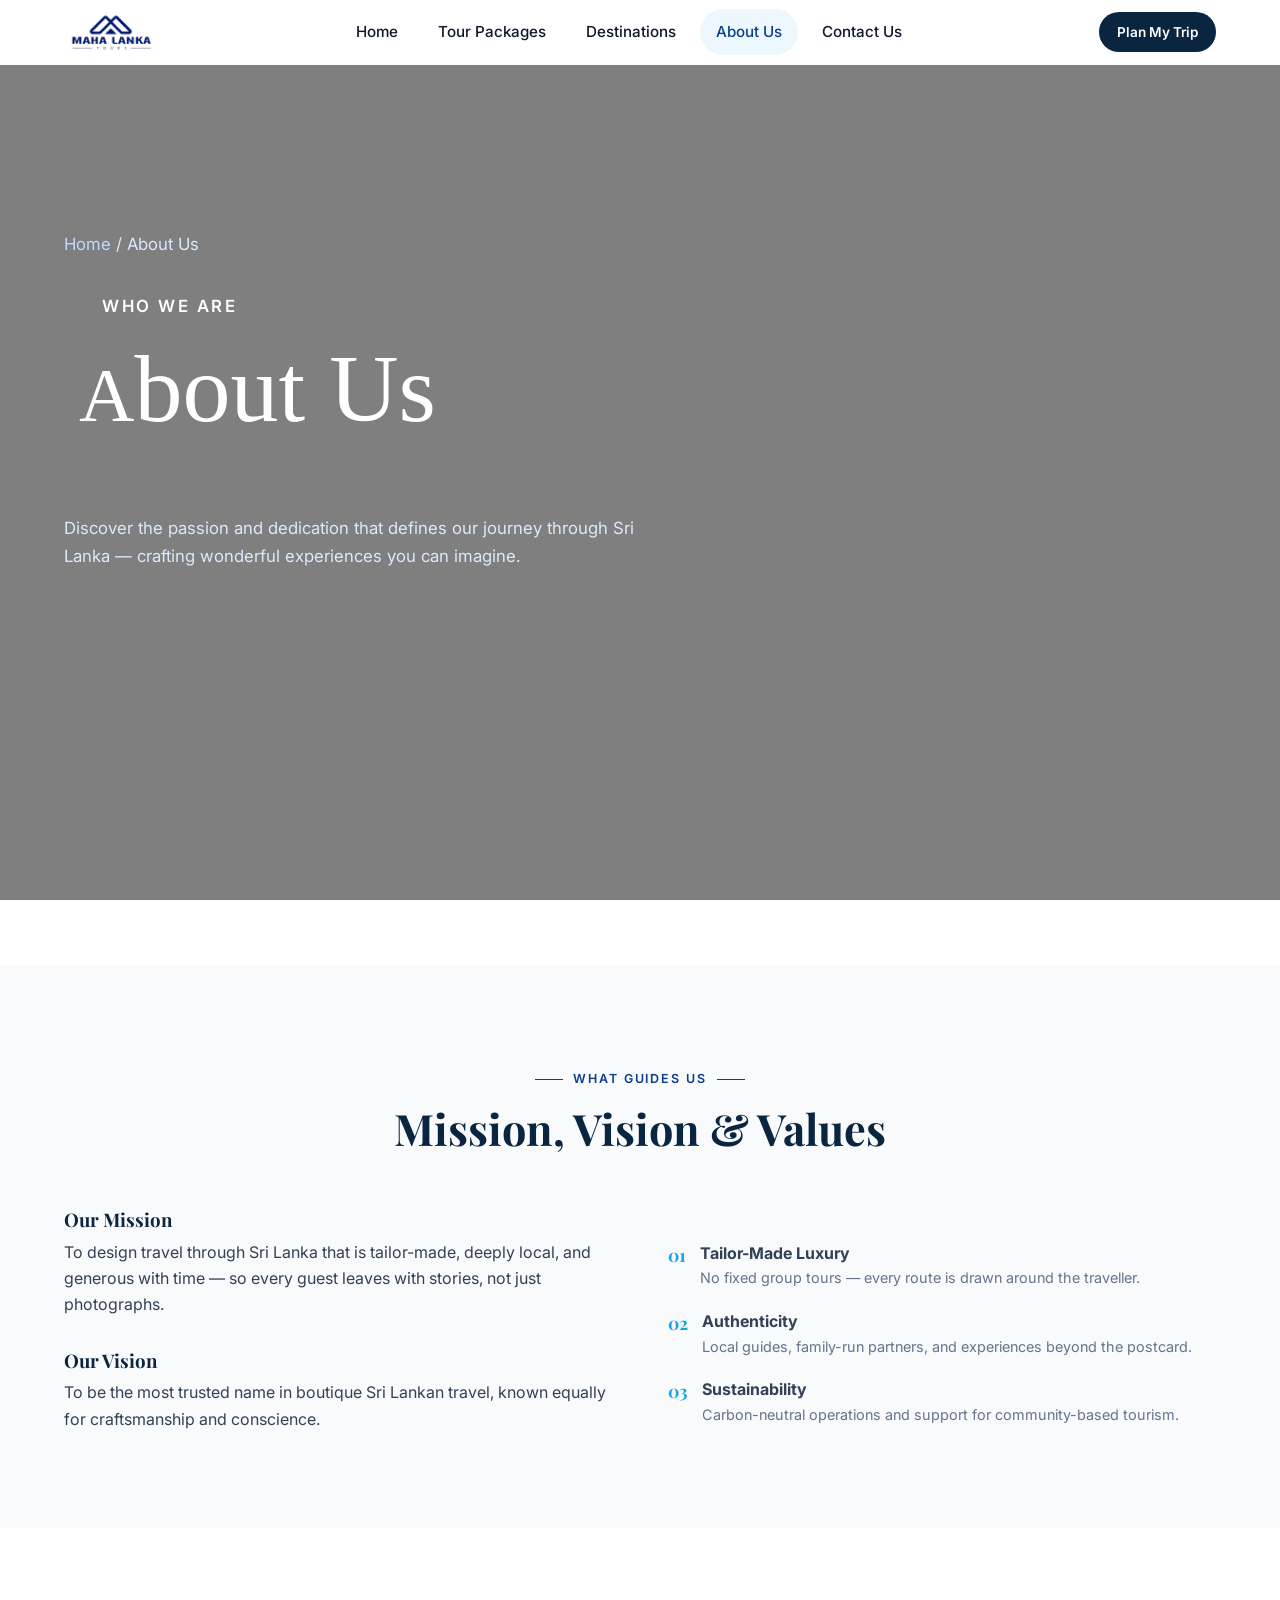
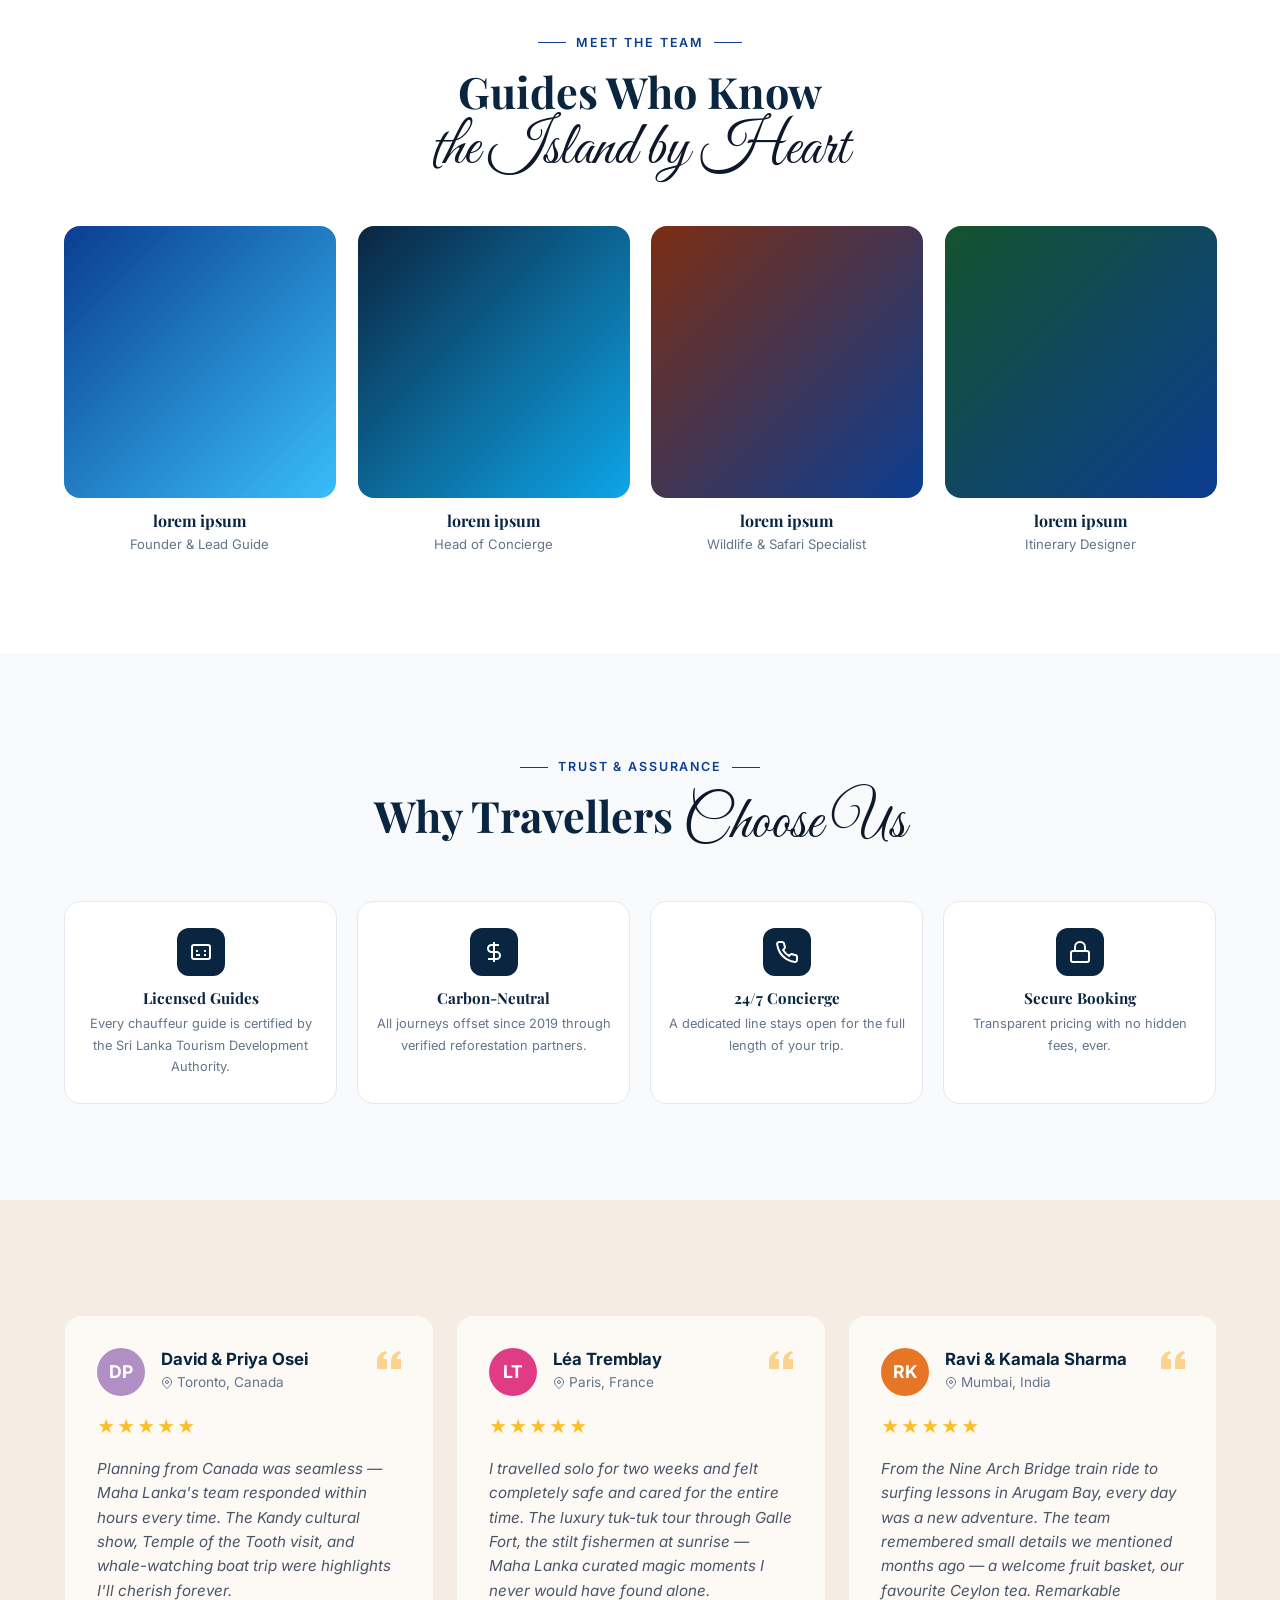
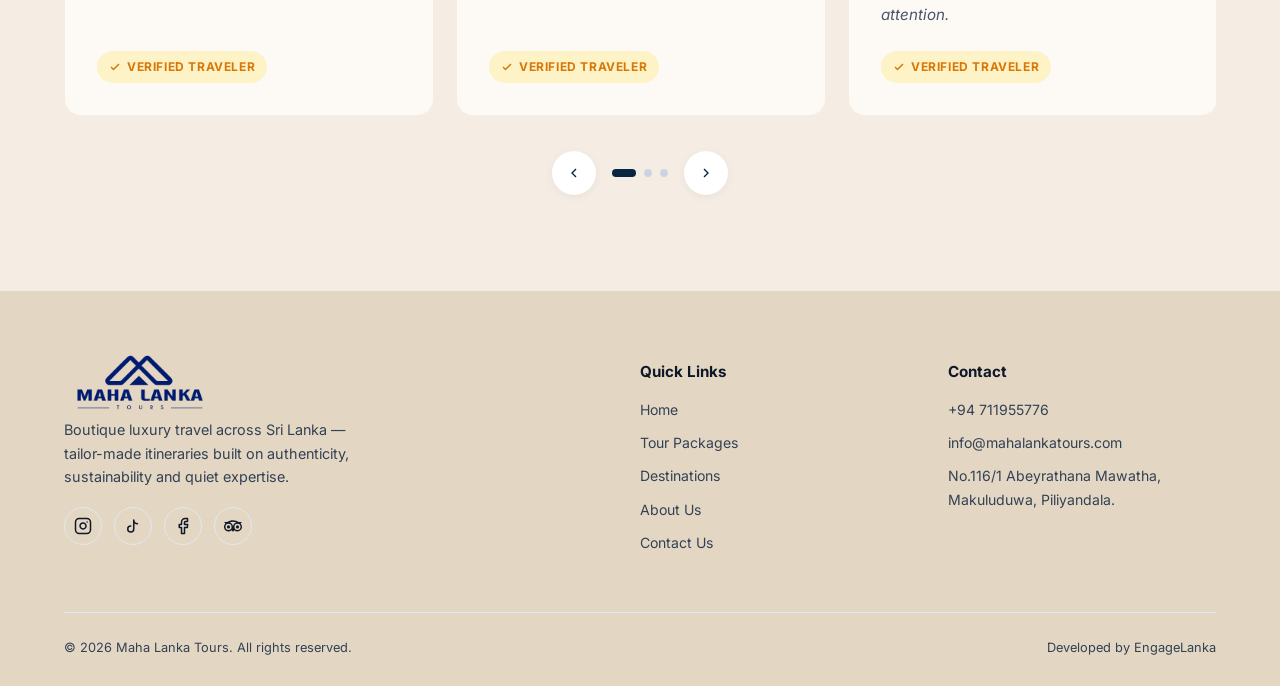
==== commit be5b67d5: "tripadvisor" ====
--- a/about.html
+++ b/about.html
@@ -205,7 +205,7 @@
       <div class="footer-brand">
         <a href="index.html" class="brand"><img src="images/mlankalogo_transparent.png" alt="Maha Lanka Tours Logo" class="brand-mark"></a>
         <p>Boutique luxury travel across Sri Lanka — tailor-made itineraries built on authenticity, sustainability and quiet expertise.</p>
-        <div class="social-row"><a href="https://www.instagram.com/mahalankatours?utm_source=qr" target="_blank" rel="noopener noreferrer" aria-label="Instagram" style="display:inline-flex;align-items:center;justify-content:center;"><svg width="18" height="18" viewBox="0 0 24 24" fill="none" stroke="currentColor" stroke-width="2" stroke-linecap="round" stroke-linejoin="round"><rect x="2" y="2" width="20" height="20" rx="5" ry="5"></rect><path d="M16 11.37A4 4 0 1 1 12.63 8 4 4 0 0 1 16 11.37z"></path><line x1="17.5" y1="6.5" x2="17.51" y2="6.5"></line></svg></a><a href="https://www.tiktok.com/@mahalankatours" target="_blank" rel="noopener noreferrer" aria-label="TikTok" style="display:inline-flex;align-items:center;justify-content:center;"><svg width="18" height="18" viewBox="0 0 24 24" fill="none" stroke="currentColor" stroke-width="2" stroke-linecap="round" stroke-linejoin="round"><path d="M9 12a4 4 0 1 0 4 4V4a5 5 0 0 0 5 5"></path></svg></a><a href="#" aria-label="Facebook" style="display:inline-flex;align-items:center;justify-content:center;"><svg width="18" height="18" viewBox="0 0 24 24" fill="none" stroke="currentColor" stroke-width="2" stroke-linecap="round" stroke-linejoin="round"><path d="M18 2h-3a5 5 0 0 0-5 5v3H7v4h3v8h4v-8h3.81l.39-4h-4.2V7a1 1 0 0 1 1-1h3z"></path></svg></a><a href="#" aria-label="YouTube" style="display:inline-flex;align-items:center;justify-content:center;"><svg width="18" height="18" viewBox="0 0 24 24" fill="none" stroke="currentColor" stroke-width="2" stroke-linecap="round" stroke-linejoin="round"><path d="M22.54 6.42a2.78 2.78 0 0 0-1.94-2C18.88 4 12 4 12 4s-6.88 0-8.6.46a2.78 2.78 0 0 0-1.94 2A29 29 0 0 0 1 11.75a29 29 0 0 0 .46 5.33 2.78 2.78 0 0 0 1.94 2c1.72.46 8.6.46 8.6.46s6.88 0 8.6-.46a2.78 2.78 0 0 0 1.94-2 29 29 0 0 0 .46-5.33 29 29 0 0 0-.46-5.33z"></path><polygon points="9.75 15.02 15.5 11.75 9.75 8.48 9.75 15.02"></polygon></svg></a></div>
+        <div class="social-row"><a href="https://www.instagram.com/mahalankatours?utm_source=qr" target="_blank" rel="noopener noreferrer" aria-label="Instagram" style="display:inline-flex;align-items:center;justify-content:center;"><svg width="18" height="18" viewBox="0 0 24 24" fill="none" stroke="currentColor" stroke-width="2" stroke-linecap="round" stroke-linejoin="round"><rect x="2" y="2" width="20" height="20" rx="5" ry="5"></rect><path d="M16 11.37A4 4 0 1 1 12.63 8 4 4 0 0 1 16 11.37z"></path><line x1="17.5" y1="6.5" x2="17.51" y2="6.5"></line></svg></a><a href="https://www.tiktok.com/@mahalankatours" target="_blank" rel="noopener noreferrer" aria-label="TikTok" style="display:inline-flex;align-items:center;justify-content:center;"><svg width="18" height="18" viewBox="0 0 24 24" fill="none" stroke="currentColor" stroke-width="2" stroke-linecap="round" stroke-linejoin="round"><path d="M9 12a4 4 0 1 0 4 4V4a5 5 0 0 0 5 5"></path></svg></a><a href="#" aria-label="Facebook" style="display:inline-flex;align-items:center;justify-content:center;"><svg width="18" height="18" viewBox="0 0 24 24" fill="none" stroke="currentColor" stroke-width="2" stroke-linecap="round" stroke-linejoin="round"><path d="M18 2h-3a5 5 0 0 0-5 5v3H7v4h3v8h4v-8h3.81l.39-4h-4.2V7a1 1 0 0 1 1-1h3z"></path></svg></a><a href="https://www.tripadvisor.com/Attraction_Review-g293962-d12420194-Reviews-Maha_Lanka_Tours-Colombo_Western_Province.html" target="_blank" rel="noopener noreferrer" aria-label="Tripadvisor" style="display:inline-flex;align-items:center;justify-content:center;"><svg width="18" height="18" viewBox="0 0 24 24" fill="currentColor" stroke="none"><path d="M12.006 4.295c-2.67 0-5.338.784-7.645 2.353H0l1.963 2.135a5.997 5.997 0 0 0 4.04 10.43 5.976 5.976 0 0 0 4.075-1.6L12 19.705l1.922-2.09a5.972 5.972 0 0 0 4.072 1.598 6 6 0 0 0 6-5.998 5.982 5.982 0 0 0-1.957-4.432L24 6.648h-4.35a13.573 13.573 0 0 0-7.644-2.353zM12 6.255c1.531 0 3.063.303 4.504.903C13.943 8.138 12 10.43 12 13.1c0-2.671-1.942-4.962-4.504-5.942A11.72 11.72 0 0 1 12 6.256zM6.002 9.157a4.059 4.059 0 1 1 0 8.118 4.059 4.059 0 0 1 0-8.118zm11.992.002a4.057 4.057 0 1 1 .003 8.115 4.057 4.057 0 0 1-.003-8.115zm-11.992 1.93a2.128 2.128 0 0 0 0 4.256 2.128 2.128 0 0 0 0-4.256zm11.992 0a2.128 2.128 0 0 0 0 4.256 2.128 2.128 0 0 0 0-4.256z"/></svg></a></div>
       </div>
       <div class="footer-col"><h4>Quick Links</h4><ul><li><a href="index.html">Home</a></li><li><a href="tours.html">Tour Packages</a></li><li><a href="destinations.html">Destinations</a></li><li><a href="about.html">About Us</a></li><li><a href="contact.html">Contact Us</a></li></ul></div>
       <div class="footer-col"><h4>Contact</h4><ul><li><a href="tel:+94711955776">+94 711955776</a></li><li><a href="mailto:info@mahalankatours.com">info@mahalankatours.com</a></li><li>No.116/1 Abeyrathana Mawatha, Makuluduwa, Piliyandala.</li></ul></div>
--- a/css/style.css
+++ b/css/style.css
@@ -138,7 +138,7 @@
 .site-header .container { display: flex; align-items: center; justify-content: space-between; width: 100%; }
 
 .brand { display: flex; align-items: center; gap: 10px; font-family: var(--font-display); font-weight: 700; font-size: 1.3rem; color: var(--deep-blue); }
-.brand-mark { max-height: 100px; height: 95px; width: auto; flex-shrink: 0; }
+.brand-mark { max-height: 100px; height: 95px; width: auto; flex-shrink: 0; filter: brightness(0.6) contrast(1.2) saturate(1.5); }
 .brand-name { display: none; }
 
 .main-nav { display: flex; align-items: center; gap: 8px; }
